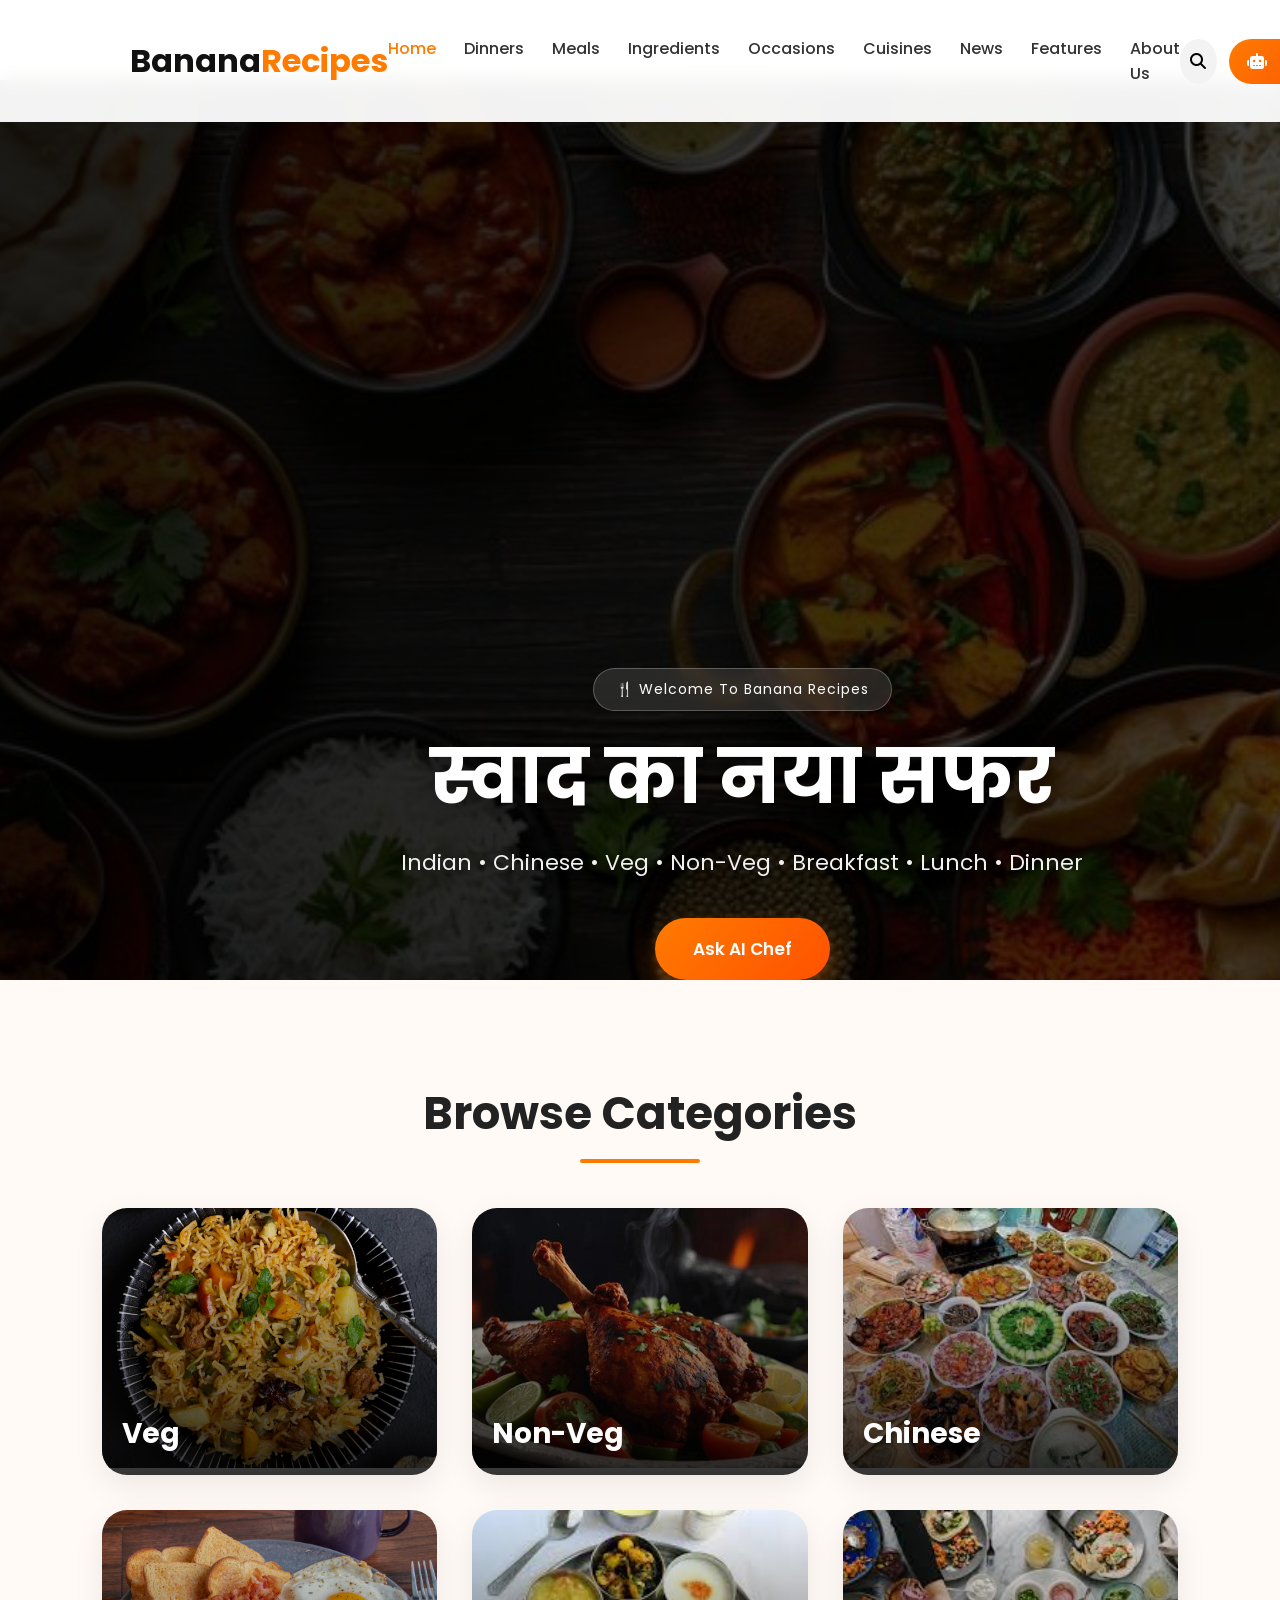
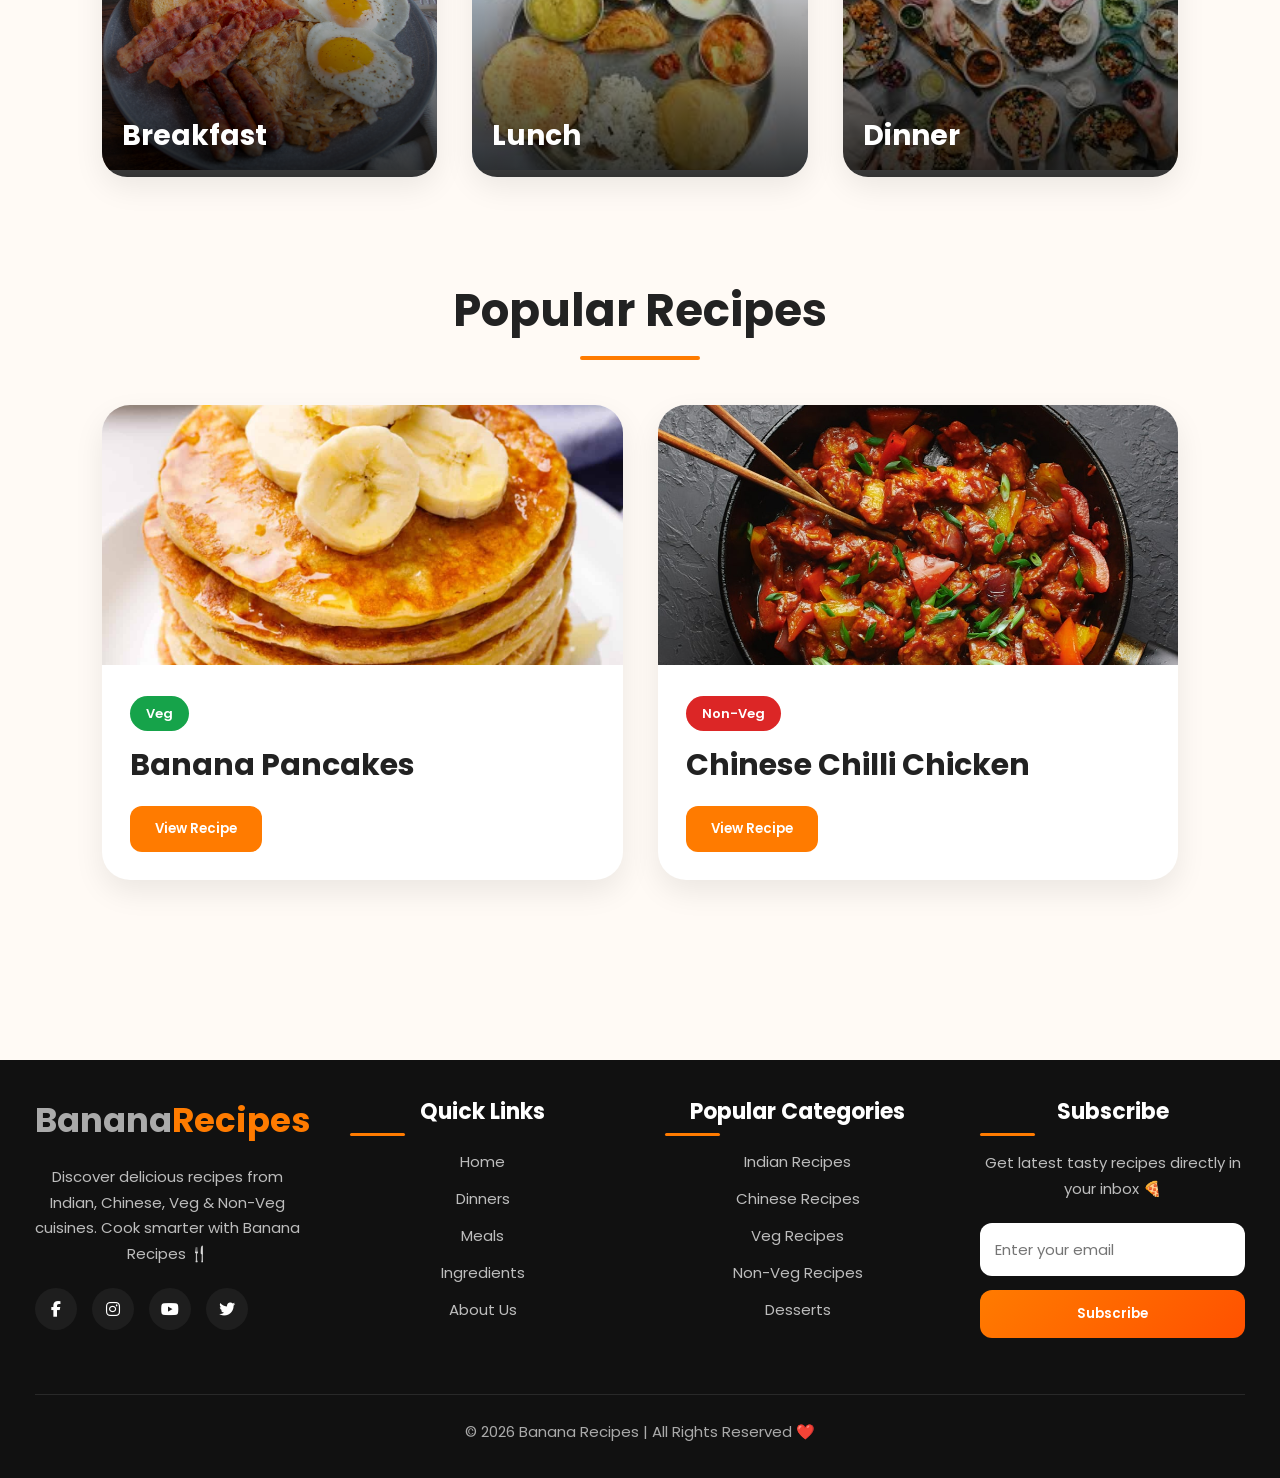
==== index.html @ ea2d05b2 "complete" ====
<!doctype html>
<html lang="hi">
  <head>
    <meta charset="UTF-8" />
    <meta name="viewport" content="width=device-width, initial-scale=1.0" />
    <title>Banana Recipes | स्वादिष्ट रेसिपीज़</title>
    <link rel="stylesheet" href="style.css" />
    <link
      rel="stylesheet"
      href="https://cdnjs.cloudflare.com/ajax/libs/font-awesome/6.5.0/css/all.min.css"
    />
  </head>
  <body>
    <!-- Navbar -->
    <nav class="navbar">
      <div class="nav-container">
        <div class="logo">
          <h2>Banana<span>Recipes</span></h2>
        </div>

        <ul class="nav-menu">
          <li><a href="index.html">Home</a></li>
          <li><a href="dinners.html">Dinners</a></li>
          <li><a href="meals.html">Meals</a></li>
          <li><a href="ingredients.html">Ingredients</a></li>
          <li><a href="occasions.html">Occasions</a></li>
          <li><a href="cuisines.html">Cuisines</a></li>

          <li><a href="news.html">News</a></li>
          <li><a href="features.html">Features</a></li>

          <li><a href="about.html">About Us</a></li>
        </ul>

        <div class="nav-icons">
          <button onclick="toggleSearch()" class="icon-btn">
            <i class="fas fa-search"></i>
          </button>
          <button onclick="openChefModal()" class="icon-btn chef-icon">
            <i class="fas fa-robot"></i> <span>Ask Chef</span>
          </button>
          <button onclick="toggleMobileMenu()" class="icon-btn">
            <i class="fas fa-bars"></i>
          </button>
        </div>
      </div>
    </nav>

    <!-- Search Overlay -->
    <div id="searchOverlay" class="search-overlay">
      <div class="search-box">
        <input
          type="text"
          id="searchInput"
          placeholder="Search any recipe..."
        />
        <button onclick="searchRecipes()">Search</button>
        <button onclick="toggleSearch()" class="close-btn">✕</button>
      </div>
    </div>

    <!-- Hero Banner -->
    <header class="hero">
      <img src="/images/baner.jpg" alt="Banana Recipes Banner" class="hero-image" />
      <div class="hero-content">
        <h1>स्वाद का नया सफर</h1>
        <p>Indian • Chinese • Veg • Non-Veg • Breakfast • Lunch • Dinner</p>
        <button onclick="openChefModal()" class="btn primary-btn">
          Ask AI Chef
        </button>
      </div>
    </header>

    <main>
      <!-- Categories -->
      <section class="categories">
        <h2>Browse Categories</h2>
        <div class="category-grid">
          <div class="category-card">
            <img src="/images/Veg-Pulao-Blog.jpg" alt="Veg" />
            <h3>Veg</h3>
          </div>
          <div class="category-card">
            <img src="/images/non-veg.jpg" alt="Non-Veg" />
            <h3>Non-Veg</h3>
          </div>
          <div class="category-card">
            <img src="/images/chinease.jpeg" alt="Chinese" />
            <h3>Chinese</h3>
          </div>
          <div class="category-card">
            <img src="/images/breakfast.jpg" alt="Breakfast" />
            <h3>Breakfast</h3>
          </div>
          <div class="category-card">
            <img src="/images/lunch.jpeg" alt="Lunch" />
            <h3>Lunch</h3>
          </div>
          <div class="category-card">
            <img src="/images/dinner.jpeg" alt="Dinner" />
            <h3>Dinner</h3>
          </div>
        </div>
      </section>

      <!-- Popular Recipes -->
      <section class="popular-recipes">
        <h2>Popular Recipes</h2>
        <div class="recipes-grid">
          <div class="recipe-card">
            <img src="/images/banana packers.jpg" alt="" />
            <div class="recipe-info">
              <span class="tag veg">Veg</span>
              <h3>Banana Pancakes</h3>
              <button onclick="viewRecipe(this)">View Recipe</button>
            </div>
          </div>
          <div class="recipe-card">
            <img src="/images/chilli chicken.jpg" alt="" />
            <div class="recipe-info">
              <span class="tag nonveg">Non-Veg</span>
              <h3>Chinese Chilli Chicken</h3>
              <button onclick="viewRecipe(this)">View Recipe</button>
            </div>
          </div>
        </div>
      </section>
    </main>

  <footer class="footer">
  <div class="footer-container">

    <!-- BRAND -->
    <div class="footer-box">
      <h2 class="footer-logo">
        Banana<span>Recipes</span>
      </h2>

      <p class="footer-text">
        Discover delicious recipes from Indian, Chinese, Veg & Non-Veg cuisines.
        Cook smarter with Banana Recipes 🍴
      </p>

      <div class="social-icons">
        <a href="#"><i class="fab fa-facebook-f"></i></a>
        <a href="#"><i class="fab fa-instagram"></i></a>
        <a href="#"><i class="fab fa-youtube"></i></a>
        <a href="#"><i class="fab fa-twitter"></i></a>
      </div>
    </div>

    <!-- QUICK LINKS -->
    <div class="footer-box">
      <h3>Quick Links</h3>

      <a href="index.html">Home</a>
      <a href="dinners.html">Dinners</a>
      <a href="meals.html">Meals</a>
      <a href="ingredients.html">Ingredients</a>
      <a href="about.html">About Us</a>
    </div>

    <!-- CATEGORIES -->
    <div class="footer-box">
      <h3>Popular Categories</h3>

      <a href="#">Indian Recipes</a>
      <a href="#">Chinese Recipes</a>
      <a href="#">Veg Recipes</a>
      <a href="#">Non-Veg Recipes</a>
      <a href="#">Desserts</a>
    </div>

    <!-- NEWSLETTER -->
    <div class="footer-box">
      <h3>Subscribe</h3>

      <p class="footer-text">
        Get latest tasty recipes directly in your inbox 🍕
      </p>

      <div class="footer-newsletter">
        <input type="email" placeholder="Enter your email">
        <button>Subscribe</button>
      </div>
    </div>

  </div>

  <!-- BOTTOM -->
  <div class="footer-bottom">
    <p>
      © 2026 Banana Recipes | All Rights Reserved ❤️
    </p>
  </div>
</footer>

    <!-- AI Chef Modal -->
    <div id="chefModal" class="modal">
      <div class="modal-content">
        <span onclick="closeChefModal()" class="close">×</span>
        <h2>Ask AI Chef</h2>
        <div class="chat-container">
          <div class="chat-messages" id="chatMessages">
            <div class="message bot">Hello! What recipe do you want today?</div>
          </div>
          <div class="chat-input">
            <input
              type="text"
              id="chatInput"
              placeholder="Type your recipe..."
            />
            <button onclick="sendChefMessage()">Send</button>
          </div>
        </div>
        <a
          href="https://ai-chef-assistant-lvb9qvuqdlwmtitvyoj5v6.streamlit.app"
          target="_blank"
          class="full-chef-btn"
        >
          Open Full AI Chef →
        </a>
      </div>
    </div>

    <script src="script.js"></script>
  </body>
</html>
---- style.css ----
/* ===== GOOGLE FONT ===== */
@import url('https://fonts.googleapis.com/css2?family=Poppins:wght@300;400;500;600;700&display=swap');

*{
    margin:0;
    padding:0;
    box-sizing:border-box;
    font-family:'Poppins', sans-serif;
}

html{
    scroll-behavior:smooth;
}

body{
    background:#fffdf8;
    color:#222;
    overflow-x:hidden;
}

/* ===== NAVBAR ===== */

.navbar{
    width:100%;
    position:fixed;
    top:0;
    z-index:1000;
    background:rgba(255,255,255,0.95);
    backdrop-filter:blur(12px);
    box-shadow:0 2px 20px rgba(0,0,0,0.08);
}

.nav-container{
    max-width:1400px;
    margin:auto;
    padding:18px 40px;
    display:flex;
    align-items:center;
    justify-content:space-between;
}

.logo h2{
    font-size:32px;
    font-weight:700;
    color:#111;
}

.logo span{
    color:#ff7b00;
}

/* MENU */

.nav-menu{
    display:flex;
    gap:28px;
    list-style:none;
}

.nav-menu a{
    text-decoration:none;
    color:#333;
    font-weight:500;
    transition:.3s;
    position:relative;
}

.nav-menu a::after{
    content:'';
    position:absolute;
    left:0;
    bottom:-5px;
    width:0%;
    height:2px;
    background:#ff7b00;
    transition:.3s;
}

.nav-menu a:hover{
    color:#ff7b00;
}

.nav-menu a:hover::after{
    width:100%;
}

/* ICONS */

.nav-icons{
    display:flex;
    align-items:center;
    gap:14px;
}

.icon-btn{
    border:none;
    background:#f5f5f5;
    width:45px;
    height:45px;
    border-radius:50%;
    cursor:pointer;
    transition:.3s;
    font-size:17px;
}

.icon-btn:hover{
    background:#ff7b00;
    color:white;
    transform:translateY(-3px);
}

.chef-icon{
    width:auto;
    padding:0 20px;
    border-radius:50px;
    background:linear-gradient(135deg,#ff7b00,#ff4800);
    color:white;
    display:flex;
    align-items:center;
    gap:8px;
    font-weight:600;
}

.chef-icon:hover{
    transform:scale(1.05);
}

/* ===== HERO ===== */

.hero{
    position:relative;
    width:100%;
    height:100vh;
    overflow:hidden;
    margin-top:80px;
}

.hero-image{
    width:100%;
    height:100%;
    object-fit:cover;
    filter:brightness(45%);
}

.hero::before{
    content:'';
    position:absolute;
    inset:0;
    background:linear-gradient(to right,rgba(0,0,0,0.7),rgba(0,0,0,0.2));
}

.hero-content{
    position:absolute;
    top:50%;
    left:8%;
    transform:translateY(-50%);
    color:white;
    max-width:650px;
    z-index:10;
}

.hero-content h1{
    font-size:75px;
    line-height:1.1;
    margin-bottom:20px;
    animation:fadeUp 1s ease;
}

.hero-content p{
    font-size:22px;
    margin-bottom:35px;
    color:#f1f1f1;
    animation:fadeUp 1.3s ease;
}

.btn{
    padding:16px 35px;
    border:none;
    cursor:pointer;
    border-radius:50px;
    font-size:17px;
    font-weight:600;
    transition:.3s;
}

.primary-btn{
    background:linear-gradient(135deg,#ff7b00,#ff4800);
    color:white;
    box-shadow:0 10px 25px rgba(255,123,0,0.3);
}

.primary-btn:hover{
    transform:translateY(-5px);
}

/* ===== CATEGORIES ===== */

.categories{
    padding:100px 8%;
}

.categories h2,
.popular-recipes h2{
    font-size:45px;
    text-align:center;
    margin-bottom:60px;
    position:relative;
}

.categories h2::after,
.popular-recipes h2::after{
    content:'';
    width:120px;
    height:4px;
    background:#ff7b00;
    position:absolute;
    left:50%;
    transform:translateX(-50%);
    bottom:-15px;
    border-radius:10px;
}

.category-grid{
    display:grid;
    grid-template-columns:repeat(auto-fit,minmax(220px,1fr));
    gap:30px;
}

.category-card{
    position:relative;
    overflow:hidden;
    border-radius:25px;
    cursor:pointer;
    transition:.4s;
    box-shadow:0 10px 25px rgba(0,0,0,0.08);
}

.category-card img{
    width:100%;
    height:280px;
    object-fit:cover;
    transition:.5s;
}

.category-card::before{
    content:'';
    position:absolute;
    inset:0;
    background:linear-gradient(to top,rgba(0,0,0,0.8),transparent);
    z-index:1;
}

.category-card h3{
    position:absolute;
    bottom:20px;
    left:20px;
    color:white;
    z-index:2;
    font-size:28px;
}

.category-card:hover img{
    transform:scale(1.1);
}

.category-card:hover{
    transform:translateY(-10px);
}

/* ===== RECIPES ===== */

.popular-recipes{
    padding:0 8% 100px;
}

.recipes-grid{
    display:grid;
    grid-template-columns:repeat(auto-fit,minmax(320px,1fr));
    gap:35px;
}

.recipe-card{
    background:white;
    border-radius:25px;
    overflow:hidden;
    box-shadow:0 12px 35px rgba(0,0,0,0.08);
    transition:.4s;
}

.recipe-card:hover{
    transform:translateY(-10px);
}

.recipe-card img{
    width:100%;
    height:280px;
    object-fit:cover;
}

.recipe-info{
    padding:25px;
}

.recipe-info h3{
    margin:15px 0;
    font-size:28px;
}

.recipe-info button{
    padding:12px 24px;
    border:none;
    background:#ff7b00;
    color:white;
    border-radius:10px;
    cursor:pointer;
    font-weight:600;
    transition:.3s;
}

.recipe-info button:hover{
    background:#ff4d00;
}

.tag{
    padding:7px 15px;
    border-radius:30px;
    font-size:14px;
    color:white;
    font-weight:600;
}

.veg{
    background:#18a558;
}

.nonveg{
    background:#e63946;
}

/* ===== FOOTER ===== */

footer{
    background:#111;
    color:#aaa;
    text-align:center;
    padding:35px;
    font-size:16px;
}

/* ===== SEARCH ===== */

.search-overlay{
    position:fixed;
    inset:0;
    background:rgba(0,0,0,0.8);
    display:none;
    align-items:center;
    justify-content:center;
    z-index:2000;
}

.search-box{
    background:white;
    padding:30px;
    border-radius:20px;
    width:90%;
    max-width:650px;
    display:flex;
    gap:10px;
}

.search-box input{
    flex:1;
    padding:16px;
    border:2px solid #eee;
    border-radius:10px;
    font-size:17px;
}

.search-box button{
    padding:14px 22px;
    border:none;
    border-radius:10px;
    background:#ff7b00;
    color:white;
    cursor:pointer;
}

/* ===== MODAL ===== */

.modal{
    display:none;
    position:fixed;
    inset:0;
    background:rgba(0,0,0,0.7);
    z-index:3000;
    justify-content:center;
    align-items:center;
}

.modal-content{
    background:white;
    width:95%;
    max-width:700px;
    border-radius:25px;
    padding:35px;
    position:relative;
    animation:popup .4s ease;
}

.close{
    position:absolute;
    right:25px;
    top:20px;
    font-size:30px;
    cursor:pointer;
}

.chat-container{
    margin-top:25px;
}

.chat-messages{
    height:300px;
    overflow-y:auto;
    background:#f7f7f7;
    border-radius:15px;
    padding:20px;
}

.message{
    padding:14px 18px;
    margin-bottom:12px;
    border-radius:12px;
    max-width:80%;
}

.bot{
    background:#ffefe1;
}

.user{
    background:#222;
    color:white;
    margin-left:auto;
}

.chat-input{
    margin-top:20px;
    display:flex;
    gap:10px;
}

.chat-input input{
    flex:1;
    padding:15px;
    border-radius:12px;
    border:1px solid #ddd;
}

.chat-input button{
    padding:15px 24px;
    border:none;
    background:#ff7b00;
    color:white;
    border-radius:12px;
    cursor:pointer;
}

.full-chef-btn{
    display:inline-block;
    margin-top:25px;
    color:#ff7b00;
    font-weight:600;
    text-decoration:none;
}

/* ===== ANIMATIONS ===== */

@keyframes fadeUp{
    from{
        opacity:0;
        transform:translateY(40px);
    }
    to{
        opacity:1;
        transform:translateY(0);
    }
}

@keyframes popup{
    from{
        opacity:0;
        transform:scale(.8);
    }
    to{
        opacity:1;
        transform:scale(1);
    }
}

/* ===== RESPONSIVE ===== */

@media(max-width:1100px){

    .nav-menu{
        display:none;
    }

    .hero-content h1{
        font-size:55px;
    }
}

@media(max-width:768px){

    .hero{
        height:85vh;
    }

    .hero-content{
        left:5%;
        right:5%;
    }

    .hero-content h1{
        font-size:42px;
    }

    .hero-content p{
        font-size:18px;
    }

    .categories h2,
    .popular-recipes h2{
        font-size:34px;
    }

    .nav-container{
        padding:15px 20px;
    }

    .chef-icon span{
        display:none;
    }

    .search-box{
        flex-direction:column;
    }
}


@import url('https://fonts.googleapis.com/css2?family=Poppins:wght@300;400;500;600;700&display=swap');

*{
    margin:0;
    padding:0;
    box-sizing:border-box;
    font-family:'Poppins',sans-serif;
}

body{
    background:#fffaf5;
    color:#222;
    overflow-x:hidden;
}

/* ===== NAVBAR ===== */

.navbar{
    width:100%;
    position:fixed;
    top:0;
    left:0;
    z-index:1000;
    background:rgba(255,255,255,0.95);
    backdrop-filter:blur(10px);
    padding:18px 7%;
    display:flex;
    justify-content:space-between;
    align-items:center;
    box-shadow:0 5px 20px rgba(0,0,0,0.08);
}

.logo h2{
    font-size:32px;
    font-weight:700;
    color:#111;
}

.logo span{
    color:#ff7b00;
}

/* MENU */

.nav-menu{
    display:flex;
    list-style:none;
    gap:28px;
}

.nav-menu a{
    text-decoration:none;
    color:#333;
    font-weight:500;
    position:relative;
    transition:.3s;
}

.nav-menu a::after{
    content:'';
    position:absolute;
    left:0;
    bottom:-5px;
    width:0%;
    height:2px;
    background:#ff7b00;
    transition:.3s;
}

.nav-menu a:hover{
    color:#ff7b00;
}

.nav-menu a:hover::after{
    width:100%;
}

/* NAV ICONS */

.nav-icons{
    display:flex;
    align-items:center;
    gap:12px;
}

.icon-btn{
    width:45px;
    height:45px;
    border:none;
    border-radius:50%;
    background:#f3f3f3;
    cursor:pointer;
    font-size:17px;
    transition:.3s;
}

.icon-btn:hover{
    background:#ff7b00;
    color:white;
    transform:translateY(-3px);
}

.chef-icon{
    width:auto;
    padding:0 18px;
    border-radius:50px;
    background:linear-gradient(135deg,#ff7b00,#ff5100);
    color:white;
    display:flex;
    align-items:center;
    gap:8px;
    font-weight:600;
}

.chef-icon:hover{
    transform:scale(1.05);
}

/* ===== HERO SECTION ===== */

.hero{
    position:relative;
    height:100vh;
    display:flex;
    justify-content:center;
    align-items:center;
    background:url('https://images.unsplash.com/photo-1504674900247-0877df9cc836?q=80&w=1600');
    background-size:cover;
    background-position:center;
    text-align:center;
}

.overlay{
    position:absolute;
    inset:0;
    background:rgba(0,0,0,0.65);
}

.hero-content{
    position:relative;
    z-index:10;
    color:white;
    width:90%;
    max-width:850px;
}

.hero-content h1{
    font-size:75px;
    margin-bottom:25px;
    line-height:1.1;
    animation:fadeUp 1s ease;
}

.hero-content p{
    font-size:22px;
    line-height:1.8;
    margin-bottom:35px;
    color:#eee;
    animation:fadeUp 1.2s ease;
}

.hero-content button{
    padding:18px 38px;
    border:none;
    border-radius:50px;
    background:linear-gradient(135deg,#ff7b00,#ff5100);
    color:white;
    font-size:18px;
    cursor:pointer;
    transition:.3s;
    font-weight:600;
    box-shadow:0 10px 25px rgba(255,123,0,0.4);
}

.hero-content button:hover{
    transform:translateY(-5px);
}

/* ===== SEARCH SECTION ===== */

.search-section{
    padding:100px 7% 60px;
    text-align:center;
}

.search-section h2{
    font-size:48px;
    margin-bottom:35px;
    position:relative;
}

.search-section h2::after{
    content:'';
    width:120px;
    height:4px;
    background:#ff7b00;
    position:absolute;
    left:50%;
    transform:translateX(-50%);
    bottom:-15px;
    border-radius:10px;
}

.search-box{
    display:flex;
    justify-content:center;
    gap:15px;
    flex-wrap:wrap;
}

.search-box input{
    width:420px;
    padding:17px;
    border:none;
    border-radius:15px;
    background:#fff;
    box-shadow:0 5px 15px rgba(0,0,0,0.08);
    font-size:16px;
}

.search-box button{
    padding:17px 30px;
    border:none;
    border-radius:15px;
    background:#ff7b00;
    color:white;
    cursor:pointer;
    font-weight:600;
    transition:.3s;
}

.search-box button:hover{
    background:#ff5100;
}

/* ===== RECIPES ===== */

.recipes{
    padding:20px 7% 100px;
    display:grid;
    grid-template-columns:repeat(auto-fit,minmax(320px,1fr));
    gap:35px;
}

.recipe-card{
    background:white;
    border-radius:28px;
    overflow:hidden;
    transition:.4s;
    box-shadow:0 12px 30px rgba(0,0,0,0.08);
}

.recipe-card:hover{
    transform:translateY(-12px);
}

.recipe-card img{
    width:100%;
    height:260px;
    object-fit:cover;
    transition:.5s;
}

.recipe-card:hover img{
    transform:scale(1.08);
}

.recipe-info{
    padding:28px;
}

.recipe-info h3{
    font-size:30px;
    margin:18px 0;
}

.recipe-info p{
    color:#666;
    line-height:1.7;
    margin-bottom:25px;
}

.recipe-info button{
    padding:13px 25px;
    border:none;
    border-radius:12px;
    background:#ff7b00;
    color:white;
    cursor:pointer;
    transition:.3s;
    font-weight:600;
}

.recipe-info button:hover{
    background:#ff5100;
}

/* TAGS */

.tag{
    padding:8px 16px;
    border-radius:30px;
    color:white;
    font-size:13px;
    font-weight:600;
}

.veg{
    background:#18a558;
}

.nonveg{
    background:#dc2626;
}

.chinese{
    background:#2563eb;
}

/* ===== NEWSLETTER ===== */

.newsletter{
    padding:100px 7%;
    background:#fff1e5;
    text-align:center;
}

.newsletter h2{
    font-size:48px;
    margin-bottom:20px;
}

.newsletter p{
    color:#666;
    font-size:18px;
    margin-bottom:35px;
}

.newsletter-box{
    display:flex;
    justify-content:center;
    gap:15px;
    flex-wrap:wrap;
}

.newsletter-box input{
    width:420px;
    padding:17px;
    border:none;
    border-radius:15px;
    font-size:16px;
}

.newsletter-box button{
    padding:17px 30px;
    border:none;
    border-radius:15px;
    background:#ff7b00;
    color:white;
    cursor:pointer;
    font-weight:600;
}

/* ===== FOOTER ===== */

footer{
    background:#111;
    color:#aaa;
    text-align:center;
    padding:35px;
}

/* ===== ANIMATION ===== */

@keyframes fadeUp{

    from{
        opacity:0;
        transform:translateY(40px);
    }

    to{
        opacity:1;
        transform:translateY(0);
    }

}

/* ===== RESPONSIVE ===== */

@media(max-width:1100px){

    .nav-menu{
        display:none;
    }

}

@media(max-width:768px){

    .hero-content h1{
        font-size:45px;
    }

    .hero-content p{
        font-size:18px;
    }

    .search-section h2,
    .newsletter h2{
        font-size:34px;
    }

    .search-box input,
    .newsletter-box input{
        width:100%;
    }

    .chef-icon span{
        display:none;
    }

    .navbar{
        padding:18px 5%;
    }

}

/* meal page */

@import url('https://fonts.googleapis.com/css2?family=Poppins:wght@300;400;500;600;700&display=swap');

*{
    margin:0;
    padding:0;
    box-sizing:border-box;
    font-family:'Poppins',sans-serif;
}

body{
    background:#fffaf5;
    color:#222;
    overflow-x:hidden;
}

/* ===== NAVBAR ===== */

.navbar{
    width:100%;
    position:fixed;
    top:0;
    left:0;
    z-index:1000;
    padding:18px 7%;
    display:flex;
    justify-content:space-between;
    align-items:center;
    background:rgba(255,255,255,0.95);
    backdrop-filter:blur(12px);
    box-shadow:0 5px 20px rgba(0,0,0,0.08);
}

.logo h2{
    font-size:32px;
    font-weight:700;
}

.logo span{
    color:#ff7b00;
}

.nav-menu{
    display:flex;
    gap:28px;
    list-style:none;
}

.nav-menu a{
    text-decoration:none;
    color:#333;
    font-weight:500;
    transition:.3s;
    position:relative;
}

.nav-menu a::after{
    content:'';
    position:absolute;
    left:0;
    bottom:-5px;
    width:0%;
    height:2px;
    background:#ff7b00;
    transition:.3s;
}

.nav-menu a:hover{
    color:#ff7b00;
}

.nav-menu a:hover::after{
    width:100%;
}

.active{
    color:#ff7b00 !important;
}

.nav-icons{
    display:flex;
    align-items:center;
    gap:12px;
}

.icon-btn{
    width:45px;
    height:45px;
    border:none;
    border-radius:50%;
    background:#f3f3f3;
    cursor:pointer;
    transition:.3s;
    font-size:16px;
}

.icon-btn:hover{
    background:#ff7b00;
    color:white;
}

.chef-icon{
    width:auto;
    padding:0 18px;
    border-radius:50px;
    background:linear-gradient(135deg,#ff7b00,#ff5100);
    color:white;
    display:flex;
    align-items:center;
    gap:8px;
    font-weight:600;
}

/* ===== HERO ===== */

.meals-hero{
    height:100vh;
    background:url('https://images.unsplash.com/photo-1504674900247-0877df9cc836?q=80&w=1600');
    background-size:cover;
    background-position:center;
    position:relative;
    display:flex;
    justify-content:center;
    align-items:center;
    text-align:center;
}

.overlay{
    position:absolute;
    inset:0;
    background:rgba(0,0,0,0.65);
}

.hero-content{
    position:relative;
    z-index:10;
    color:white;
    width:90%;
    max-width:900px;
}

.hero-tag{
    background:#ff7b00;
    padding:10px 20px;
    border-radius:30px;
    display:inline-block;
    margin-bottom:25px;
    font-size:14px;
    font-weight:600;
}

.hero-content h1{
    font-size:75px;
    line-height:1.1;
    margin-bottom:25px;
}

.hero-content p{
    font-size:22px;
    line-height:1.8;
    margin-bottom:40px;
    color:#eee;
}

.hero-buttons{
    display:flex;
    justify-content:center;
    gap:20px;
    flex-wrap:wrap;
}

.primary-btn,
.secondary-btn{
    padding:16px 35px;
    border:none;
    border-radius:50px;
    cursor:pointer;
    font-size:16px;
    font-weight:600;
    transition:.3s;
}

.primary-btn{
    background:#ff7b00;
    color:white;
}

.secondary-btn{
    background:white;
    color:#111;
}

.primary-btn:hover,
.secondary-btn:hover{
    transform:translateY(-5px);
}

/* ===== SECTION TITLE ===== */

.section-title{
    text-align:center;
    margin-bottom:60px;
}

.section-title h2{
    font-size:50px;
    margin-bottom:15px;
}

.section-title p{
    color:#666;
    font-size:18px;
}

/* ===== CATEGORIES ===== */

.meal-categories{
    padding:100px 7%;
}

.category-grid{
    display:grid;
    grid-template-columns:repeat(auto-fit,minmax(320px,1fr));
    gap:35px;
}

.category-card{
    background:white;
    border-radius:25px;
    overflow:hidden;
    box-shadow:0 10px 30px rgba(0,0,0,0.08);
    transition:.4s;
}

.category-card:hover{
    transform:translateY(-10px);
}

.category-card img{
    width:100%;
    height:260px;
    object-fit:cover;
}

.category-content{
    padding:28px;
}

.category-content h3{
    font-size:30px;
    margin-bottom:15px;
}

.category-content p{
    color:#666;
    line-height:1.7;
    margin-bottom:20px;
}

.category-content button{
    padding:12px 24px;
    border:none;
    background:#ff7b00;
    color:white;
    border-radius:10px;
    cursor:pointer;
}

/* ===== FEATURED MEALS ===== */

.featured-meals{
    padding:0 7% 100px;
}

.meals-grid{
    display:grid;
    grid-template-columns:repeat(auto-fit,minmax(320px,1fr));
    gap:35px;
}

.meal-card{
    background:white;
    border-radius:25px;
    overflow:hidden;
    box-shadow:0 10px 30px rgba(0,0,0,0.08);
    transition:.4s;
}

.meal-card:hover{
    transform:translateY(-10px);
}

.meal-card img{
    width:100%;
    height:260px;
    object-fit:cover;
}

.meal-info{
    padding:28px;
}

.meal-tag{
    padding:7px 16px;
    border-radius:30px;
    color:white;
    font-size:13px;
    font-weight:600;
}

.veg{
    background:#16a34a;
}

.nonveg{
    background:#dc2626;
}

.chinese{
    background:#2563eb;
}

.meal-info h3{
    font-size:30px;
    margin:18px 0;
}

.meal-info p{
    color:#666;
    line-height:1.7;
    margin-bottom:20px;
}

.meal-details{
    display:flex;
    gap:20px;
    margin-bottom:25px;
    color:#555;
}

.meal-info button{
    padding:12px 24px;
    border:none;
    background:#ff7b00;
    color:white;
    border-radius:10px;
    cursor:pointer;
}

/* ===== CHEF SPECIAL ===== */

.chef-special{
    padding:100px 7%;
    display:grid;
    grid-template-columns:repeat(auto-fit,minmax(350px,1fr));
    gap:50px;
    align-items:center;
    background:#fff4ea;
}

.chef-left img{
    width:100%;
    border-radius:25px;
}

.chef-right span{
    color:#ff7b00;
    font-weight:600;
}

.chef-right h2{
    font-size:50px;
    margin:20px 0;
    line-height:1.2;
}

.chef-right p{
    color:#666;
    line-height:1.8;
    margin-bottom:25px;
}

.chef-right ul{
    list-style:none;
    margin-bottom:30px;
}

.chef-right ul li{
    margin-bottom:15px;
    font-size:17px;
}

.chef-right button{
    padding:15px 30px;
    border:none;
    background:#ff7b00;
    color:white;
    border-radius:12px;
    cursor:pointer;
}

/* ===== NEWSLETTER ===== */

.newsletter{
    padding:100px 7%;
    text-align:center;
}

.newsletter h2{
    font-size:50px;
    margin-bottom:20px;
}

.newsletter p{
    color:#666;
    margin-bottom:35px;
    font-size:18px;
}

.newsletter-box{
    display:flex;
    justify-content:center;
    gap:15px;
    flex-wrap:wrap;
}

.newsletter-box input{
    width:420px;
    padding:16px;
    border:2px solid #eee;
    border-radius:12px;
    font-size:16px;
}

.newsletter-box button{
    padding:16px 28px;
    border:none;
    background:#ff7b00;
    color:white;
    border-radius:12px;
    cursor:pointer;
}

/* ===== FOOTER ===== */

footer{
    background:#111;
    color:#aaa;
    padding:70px 7% 30px;
}

.footer-content{
    display:grid;
    grid-template-columns:repeat(auto-fit,minmax(250px,1fr));
    gap:40px;
    margin-bottom:40px;
}

.footer-box h3{
    color:white;
    margin-bottom:20px;
}

.footer-box p{
    line-height:1.7;
}

.footer-box a{
    display:block;
    color:#aaa;
    text-decoration:none;
    margin-bottom:12px;
}

.social-icons{
    display:flex;
    gap:15px;
    font-size:20px;
}

.social-icons i{
    cursor:pointer;
    transition:.3s;
}

.social-icons i:hover{
    color:#ff7b00;
}

.copyright{
    text-align:center;
    border-top:1px solid rgba(255,255,255,0.1);
    padding-top:25px;
}

/* ===== RESPONSIVE ===== */

@media(max-width:1100px){

    .nav-menu{
        display:none;
    }

}

@media(max-width:768px){

    .hero-content h1{
        font-size:45px;
    }

    .hero-content p{
        font-size:18px;
    }

    .section-title h2,
    .chef-right h2,
    .newsletter h2{
        font-size:35px;
    }

    .newsletter-box input{
        width:100%;
    }

    .chef-icon span{
        display:none;
    }

}

/* ingredients ka css */

@import url('https://fonts.googleapis.com/css2?family=Poppins:wght@300;400;500;600;700&display=swap');

*{
    margin:0;
    padding:0;
    box-sizing:border-box;
    font-family:'Poppins',sans-serif;
}

body{
    background:#fffaf5;
    color:#222;
    overflow-x:hidden;
}

/* ===== NAVBAR ===== */

.navbar{
    width:100%;
    position:fixed;
    top:0;
    left:0;
    z-index:1000;
    padding:18px 7%;
    display:flex;
    justify-content:space-between;
    align-items:center;
    background:rgba(255,255,255,0.95);
    backdrop-filter:blur(12px);
    box-shadow:0 5px 20px rgba(0,0,0,0.08);
}

.logo h2{
    font-size:32px;
    font-weight:700;
}

.logo span{
    color:#ff7b00;
}

.nav-menu{
    display:flex;
    gap:28px;
    list-style:none;
}

.nav-menu a{
    text-decoration:none;
    color:#333;
    font-weight:500;
    transition:.3s;
    position:relative;
}

.nav-menu a::after{
    content:'';
    position:absolute;
    left:0;
    bottom:-5px;
    width:0%;
    height:2px;
    background:#ff7b00;
    transition:.3s;
}

.nav-menu a:hover{
    color:#ff7b00;
}

.nav-menu a:hover::after{
    width:100%;
}

.active{
    color:#ff7b00 !important;
}

.nav-icons{
    display:flex;
    align-items:center;
    gap:12px;
}

.icon-btn{
    width:45px;
    height:45px;
    border:none;
    border-radius:50%;
    background:#f3f3f3;
    cursor:pointer;
    transition:.3s;
    font-size:16px;
}

.icon-btn:hover{
    background:#ff7b00;
    color:white;
}

.chef-icon{
    width:auto;
    padding:0 18px;
    border-radius:50px;
    background:linear-gradient(135deg,#ff7b00,#ff5100);
    color:white;
    display:flex;
    align-items:center;
    gap:8px;
    font-weight:600;
}

/* ===== HERO ===== */

.ingredients-hero{
    height:100vh;
    background:url('https://images.unsplash.com/photo-1490645935967-10de6ba17061?q=80&w=1600');
    background-size:cover;
    background-position:center;
    position:relative;
    display:flex;
    justify-content:center;
    align-items:center;
    text-align:center;
}

.overlay{
    position:absolute;
    inset:0;
    background:rgba(0,0,0,0.65);
}

.hero-content{
    position:relative;
    z-index:10;
    color:white;
    width:90%;
    max-width:900px;
}

.hero-tag{
    background:#ff7b00;
    padding:10px 20px;
    border-radius:30px;
    display:inline-block;
    margin-bottom:25px;
    font-size:14px;
    font-weight:600;
}

.hero-content h1{
    font-size:75px;
    line-height:1.1;
    margin-bottom:25px;
}

.hero-content p{
    font-size:22px;
    line-height:1.8;
    margin-bottom:40px;
    color:#eee;
}

.hero-buttons{
    display:flex;
    justify-content:center;
    gap:20px;
    flex-wrap:wrap;
}

.primary-btn,
.secondary-btn{
    padding:16px 35px;
    border:none;
    border-radius:50px;
    cursor:pointer;
    font-size:16px;
    font-weight:600;
    transition:.3s;
}

.primary-btn{
    background:#ff7b00;
    color:white;
}

.secondary-btn{
    background:white;
    color:#111;
}

.primary-btn:hover,
.secondary-btn:hover{
    transform:translateY(-5px);
}

/* ===== SECTION TITLE ===== */

.section-title{
    text-align:center;
    margin-bottom:60px;
}

.section-title h2{
    font-size:50px;
    margin-bottom:15px;
}

.section-title p{
    color:#666;
    font-size:18px;
}

/* ===== INGREDIENT CATEGORIES ===== */

.ingredient-categories{
    padding:100px 7%;
}

.ingredient-grid{
    display:grid;
    grid-template-columns:repeat(auto-fit,minmax(320px,1fr));
    gap:35px;
}

.ingredient-card{
    background:white;
    border-radius:25px;
    overflow:hidden;
    box-shadow:0 10px 30px rgba(0,0,0,0.08);
    transition:.4s;
}

.ingredient-card:hover{
    transform:translateY(-10px);
}

.ingredient-card img{
    width:100%;
    height:260px;
    object-fit:cover;
}

.ingredient-content{
    padding:28px;
}

.ingredient-content h3{
    font-size:30px;
    margin-bottom:15px;
}

.ingredient-content p{
    color:#666;
    line-height:1.7;
    margin-bottom:20px;
}

.ingredient-content button{
    padding:12px 24px;
    border:none;
    background:#ff7b00;
    color:white;
    border-radius:10px;
    cursor:pointer;
}

/* ===== FEATURED INGREDIENTS ===== */

.featured-ingredients{
    padding:0 7% 100px;
}

.ingredients-list{
    display:grid;
    grid-template-columns:repeat(auto-fit,minmax(320px,1fr));
    gap:35px;
}

.ingredient-box{
    background:white;
    border-radius:25px;
    overflow:hidden;
    box-shadow:0 10px 30px rgba(0,0,0,0.08);
    transition:.4s;
}

.ingredient-box:hover{
    transform:translateY(-10px);
}

.ingredient-box img{
    width:100%;
    height:260px;
    object-fit:cover;
}

.ingredient-info{
    padding:28px;
}

.ingredient-tag{
    padding:7px 16px;
    border-radius:30px;
    color:white;
    font-size:13px;
    font-weight:600;
    background:#16a34a;
}

.spicy{
    background:#dc2626;
}

.dairy{
    background:#2563eb;
}

.ingredient-info h3{
    font-size:30px;
    margin:18px 0;
}

.ingredient-info p{
    color:#666;
    line-height:1.7;
    margin-bottom:20px;
}

.ingredient-details{
    display:flex;
    gap:20px;
    margin-bottom:25px;
    color:#555;
}

.ingredient-info button{
    padding:12px 24px;
    border:none;
    background:#ff7b00;
    color:white;
    border-radius:10px;
    cursor:pointer;
}

/* ===== CHEF SECTION ===== */

.chef-section{
    padding:100px 7%;
    display:grid;
    grid-template-columns:repeat(auto-fit,minmax(350px,1fr));
    gap:50px;
    align-items:center;
    background:#fff4ea;
}

.chef-left img{
    width:100%;
    border-radius:25px;
}

.chef-right span{
    color:#ff7b00;
    font-weight:600;
}

.chef-right h2{
    font-size:50px;
    margin:20px 0;
    line-height:1.2;
}

.chef-right p{
    color:#666;
    line-height:1.8;
    margin-bottom:25px;
}

.chef-right ul{
    list-style:none;
    margin-bottom:30px;
}

.chef-right ul li{
    margin-bottom:15px;
    font-size:17px;
}

.chef-right button{
    padding:15px 30px;
    border:none;
    background:#ff7b00;
    color:white;
    border-radius:12px;
    cursor:pointer;
}

/* ===== NEWSLETTER ===== */

.newsletter{
    padding:100px 7%;
    text-align:center;
}

.newsletter h2{
    font-size:50px;
    margin-bottom:20px;
}

.newsletter p{
    color:#666;
    margin-bottom:35px;
    font-size:18px;
}

.newsletter-box{
    display:flex;
    justify-content:center;
    gap:15px;
    flex-wrap:wrap;
}

.newsletter-box input{
    width:420px;
    padding:16px;
    border:2px solid #eee;
    border-radius:12px;
    font-size:16px;
}

.newsletter-box button{
    padding:16px 28px;
    border:none;
    background:#ff7b00;
    color:white;
    border-radius:12px;
    cursor:pointer;
}

/* ===== FOOTER ===== */

footer{
    background:#111;
    color:#aaa;
    padding:70px 7% 30px;
}

.footer-content{
    display:grid;
    grid-template-columns:repeat(auto-fit,minmax(250px,1fr));
    gap:40px;
    margin-bottom:40px;
}

.footer-box h3{
    color:white;
    margin-bottom:20px;
}

.footer-box p{
    line-height:1.7;
}

.footer-box a{
    display:block;
    color:#aaa;
    text-decoration:none;
    margin-bottom:12px;
}

.social-icons{
    display:flex;
    gap:15px;
    font-size:20px;
}

.social-icons i{
    cursor:pointer;
    transition:.3s;
}

.social-icons i:hover{
    color:#ff7b00;
}

.copyright{
    text-align:center;
    border-top:1px solid rgba(255,255,255,0.1);
    padding-top:25px;
}

/* ===== RESPONSIVE ===== */

@media(max-width:1100px){

    .nav-menu{
        display:none;
    }

}

@media(max-width:768px){

    .hero-content h1{
        font-size:45px;
    }

    .hero-content p{
        font-size:18px;
    }

    .section-title h2,
    .chef-right h2,
    .newsletter h2{
        font-size:35px;
    }

    .newsletter-box input{
        width:100%;
    }

    .chef-icon span{
        display:none;
    }

}


/* ===== SEARCH OVERLAY ===== */

.search-overlay{
    position:fixed;
    inset:0;
    background:rgba(0,0,0,0.7);
    display:none;
    justify-content:center;
    align-items:center;
    z-index:2000;
    backdrop-filter:blur(5px);
}

.search-popup{
    width:90%;
    max-width:650px;
    background:white;
    padding:35px;
    border-radius:20px;
    display:flex;
    gap:15px;
    align-items:center;
    box-shadow:0 20px 40px rgba(0,0,0,0.2);
    animation:popup .3s ease;
}

.search-popup input{
    flex:1;
    padding:16px;
    border:2px solid #eee;
    border-radius:12px;
    outline:none;
    font-size:16px;
}

.search-popup button{
    padding:15px 24px;
    border:none;
    border-radius:12px;
    cursor:pointer;
    background:#ff7b00;
    color:white;
    font-weight:600;
}

.close-search{
    background:#111 !important;
}

@keyframes popup{

    from{
        transform:scale(0.8);
        opacity:0;
    }

    to{
        transform:scale(1);
        opacity:1;
    }

}

/* ===== MODERN FOOTER ===== */

.footer{
    background:#111;
    color:#fff;
    padding:80px 7% 25px;
    margin-top:80px;
}

.footer-container{
    display:grid;
    grid-template-columns:repeat(auto-fit,minmax(250px,1fr));
    gap:50px;
    margin-bottom:50px;
}

.footer-logo{
    font-size:34px;
    margin-bottom:18px;
}

.footer-logo span{
    color:#ff7b00;
}

.footer-text{
    color:#bdbdbd;
    line-height:1.8;
    font-size:15px;
    margin-bottom:22px;
}

/* FOOTER HEADINGS */

.footer-box h3{
    font-size:22px;
    margin-bottom:22px;
    position:relative;
}

.footer-box h3::after{
    content:'';
    width:55px;
    height:3px;
    background:#ff7b00;
    position:absolute;
    left:0;
    bottom:-8px;
    border-radius:10px;
}

/* LINKS */

.footer-box a{
    display:block;
    color:#bdbdbd;
    text-decoration:none;
    margin-bottom:14px;
    transition:.3s;
    font-size:15px;
}

.footer-box a:hover{
    color:#ff7b00;
    transform:translateX(6px);
}

/* SOCIAL ICONS */

.social-icons{
    display:flex;
    gap:15px;
}

.social-icons a{
    width:42px;
    height:42px;
    background:#1e1e1e;
    display:flex;
    align-items:center;
    justify-content:center;
    border-radius:50%;
    color:white;
    font-size:16px;
    transition:.3s;
}

.social-icons a:hover{
    background:#ff7b00;
    transform:translateY(-5px);
}

/* NEWSLETTER */

.footer-newsletter{
    display:flex;
    flex-direction:column;
    gap:14px;
}

.footer-newsletter input{
    padding:15px;
    border:none;
    border-radius:12px;
    outline:none;
    font-size:15px;
}

.footer-newsletter button{
    padding:14px;
    border:none;
    border-radius:12px;
    background:linear-gradient(135deg,#ff7b00,#ff5100);
    color:white;
    font-weight:600;
    cursor:pointer;
    transition:.3s;
}

.footer-newsletter button:hover{
    transform:translateY(-3px);
}

/* FOOTER BOTTOM */

.footer-bottom{
    border-top:1px solid rgba(255,255,255,0.1);
    padding-top:25px;
    text-align:center;
}

.footer-bottom p{
    color:#aaa;
    font-size:15px;
}

/* RESPONSIVE */

@media(max-width:768px){

    .footer{
        padding:60px 5% 20px;
    }

    .footer-logo{
        font-size:28px;
    }

    .footer-box h3{
        font-size:20px;
    }

}

/* ===== HERO SECTION ===== */

.hero{
    position:relative;
    width:100%;
    height:100vh;
    overflow:hidden;
    display:flex;
    align-items:center;
    justify-content:center;
}

/* HERO IMAGE */

.hero-image{
    position:absolute;
    width:100%;
    height:100%;
    object-fit:cover;
    top:0;
    left:0;
    filter:brightness(45%);
    transform:scale(1.05);
}

/* DARK OVERLAY */

.hero::before{
    content:'';
    position:absolute;
    inset:0;
    background:
    linear-gradient(
        to right,
        rgba(0,0,0,0.75),
        rgba(0,0,0,0.35)
    );
    z-index:1;
}

/* HERO CONTENT */

.hero-content{
    position:relative;
    z-index:2;
    text-align:center;
    color:white;
    width:90%;
    max-width:900px;
    animation:fadeUp 1s ease;
}

/* SMALL TAG */

.hero-content::before{
    content:'🍴 Welcome To Banana Recipes';
    display:inline-block;
    padding:10px 22px;
    background:rgba(255,255,255,0.12);
    border:1px solid rgba(255,255,255,0.25);
    backdrop-filter:blur(10px);
    border-radius:50px;
    font-size:14px;
    margin-bottom:25px;
    color:#fff;
    letter-spacing:1px;
}

/* HEADING */

.hero-content h1{
    font-size:82px;
    line-height:1.1;
    margin-bottom:25px;
    font-weight:700;
    text-shadow:0 10px 30px rgba(0,0,0,0.4);
}

/* PARAGRAPH */

.hero-content p{
    font-size:22px;
    line-height:1.8;
    color:#f1f1f1;
    margin-bottom:40px;
    text-shadow:0 5px 15px rgba(0,0,0,0.4);
}

/* BUTTON */

.primary-btn{
    padding:18px 42px;
    border:none;
    border-radius:60px;
    background:linear-gradient(135deg,#ff7b00,#ff4800);
    color:white;
    font-size:18px;
    font-weight:600;
    cursor:pointer;
    transition:.4s;
    box-shadow:0 15px 35px rgba(255,123,0,0.35);
}

.primary-btn:hover{
    transform:translateY(-6px) scale(1.03);
    box-shadow:0 20px 40px rgba(255,123,0,0.45);
}

/* ANIMATION */

@keyframes fadeUp{

    from{
        opacity:0;
        transform:translateY(50px);
    }

    to{
        opacity:1;
        transform:translateY(0);
    }

}

/* RESPONSIVE */

@media(max-width:992px){

    .hero-content h1{
        font-size:58px;
    }

    .hero-content p{
        font-size:19px;
    }

}

@media(max-width:768px){

    .hero{
        height:90vh;
    }

    .hero-content h1{
        font-size:42px;
    }

    .hero-content p{
        font-size:17px;
        line-height:1.6;
    }

    .primary-btn{
        padding:15px 30px;
        font-size:16px;
    }

    .hero-content::before{
        font-size:12px;
        padding:8px 18px;
    }

}

@media(max-width:480px){

    .hero-content h1{
        font-size:34px;
    }

    .hero-content p{
        font-size:15px;
    }

}


/* ===== GOOGLE FONT ===== */

@import url('https://fonts.googleapis.com/css2?family=Poppins:wght@300;400;500;600;700&display=swap');

*{
    margin:0;
    padding:0;
    box-sizing:border-box;
    font-family:'Poppins',sans-serif;
}

body{
    background:#fffaf5;
    color:#222;
    overflow-x:hidden;
}

/* ===== NAVBAR ===== */

.navbar{
    width:100%;
    position:fixed;
    top:0;
    left:0;
    z-index:1000;
    padding:18px 7%;
    display:flex;
    justify-content:space-between;
    align-items:center;
    background:rgba(255,255,255,0.95);
    backdrop-filter:blur(10px);
    box-shadow:0 5px 20px rgba(0,0,0,0.08);
}

.logo h2{
    font-size:32px;
}

.logo span{
    color:#ff7b00;
}

.nav-menu{
    display:flex;
    list-style:none;
    gap:28px;
}

.nav-menu a{
    text-decoration:none;
    color:#333;
    font-weight:500;
    transition:.3s;
}

.nav-menu a:hover,
.active{
    color:#ff7b00;
}

.nav-icons{
    display:flex;
    gap:12px;
}

.icon-btn{
    width:45px;
    height:45px;
    border:none;
    border-radius:50%;
    background:#f3f3f3;
    cursor:pointer;
    transition:.3s;
}

.icon-btn:hover{
    background:#ff7b00;
    color:white;
}

.chef-icon{
    width:auto;
    padding:0 18px;
    border-radius:50px;
    display:flex;
    align-items:center;
    gap:8px;
    background:linear-gradient(135deg,#ff7b00,#ff5100);
    color:white;
}

/* ===== HERO ===== */

.occasions-hero{
    height:100vh;
    background:url('https://images.unsplash.com/photo-1517248135467-4c7edcad34c4?q=80&w=1600');
    background-size:cover;
    background-position:center;
    position:relative;
    display:flex;
    justify-content:center;
    align-items:center;
    text-align:center;
}

.overlay{
    position:absolute;
    inset:0;
    background:rgba(0,0,0,0.7);
}

.hero-content{
    position:relative;
    z-index:2;
    color:white;
    width:90%;
    max-width:900px;
}

.hero-tag{
    background:#ff7b00;
    padding:10px 22px;
    border-radius:30px;
    display:inline-block;
    margin-bottom:25px;
}

.hero-content h1{
    font-size:75px;
    line-height:1.1;
    margin-bottom:25px;
}

.hero-content p{
    font-size:22px;
    line-height:1.8;
    margin-bottom:40px;
    color:#eee;
}

.hero-buttons{
    display:flex;
    justify-content:center;
    gap:20px;
    flex-wrap:wrap;
}

.primary-btn,
.secondary-btn{
    padding:16px 35px;
    border:none;
    border-radius:50px;
    cursor:pointer;
    font-size:16px;
    font-weight:600;
    transition:.3s;
}

.primary-btn{
    background:#ff7b00;
    color:white;
}

.secondary-btn{
    background:white;
    color:#111;
}

.primary-btn:hover,
.secondary-btn:hover{
    transform:translateY(-5px);
}

/* ===== SECTION ===== */

.occasions-section{
    padding:100px 7%;
}

.section-title{
    text-align:center;
    margin-bottom:60px;
}

.section-title h2{
    font-size:50px;
    margin-bottom:15px;
}

.section-title p{
    color:#666;
    font-size:18px;
}

/* ===== GRID ===== */

.occasion-grid{
    display:grid;
    grid-template-columns:repeat(auto-fit,minmax(320px,1fr));
    gap:35px;
}

/* ===== CARD ===== */

.occasion-card{
    background:white;
    border-radius:25px;
    overflow:hidden;
    box-shadow:0 10px 30px rgba(0,0,0,0.08);
    transition:.4s;
}

.occasion-card:hover{
    transform:translateY(-10px);
}

.occasion-card img{
    width:100%;
    height:260px;
    object-fit:cover;
}

.occasion-content{
    padding:28px;
}

.occasion-content span{
    background:#ff7b00;
    color:white;
    padding:8px 16px;
    border-radius:30px;
    font-size:13px;
}

.occasion-content h3{
    font-size:30px;
    margin:20px 0 15px;
}

.occasion-content p{
    color:#666;
    line-height:1.7;
    margin-bottom:25px;
}

.occasion-content button{
    padding:13px 24px;
    border:none;
    border-radius:12px;
    background:#ff7b00;
    color:white;
    cursor:pointer;
    font-weight:600;
}

/* ===== FOOTER ===== */

.footer{
    background:#111;
    color:#aaa;
    text-align:center;
    padding:35px;
}

/* ===== RESPONSIVE ===== */

@media(max-width:1100px){

    .nav-menu{
        display:none;
    }

}

@media(max-width:768px){

    .hero-content h1{
        font-size:45px;
    }

    .hero-content p{
        font-size:18px;
    }

    .section-title h2{
        font-size:35px;
    }

    .chef-icon span{
        display:none;
    }

}

/* ============================= */
/* CUISINES PAGE CSS */
/* ============================= */

.hero-tag{
    background:#ff7b00;
    padding:10px 22px;
    border-radius:30px;
    display:inline-block;
    margin-bottom:25px;
    font-size:14px;
    font-weight:600;
    color:white;
    box-shadow:0 10px 25px rgba(255,123,0,0.3);
}

/* HERO */

.hero{
    position:relative;
    height:100vh;
    background:url('https://images.unsplash.com/photo-1504674900247-0877df9cc836?q=80&w=1600');
    background-size:cover;
    background-position:center;
    display:flex;
    justify-content:center;
    align-items:center;
    text-align:center;
    overflow:hidden;
}

.overlay{
    position:absolute;
    inset:0;
    background:linear-gradient(
        to right,
        rgba(0,0,0,0.75),
        rgba(0,0,0,0.45)
    );
}

.hero-content{
    position:relative;
    z-index:10;
    color:white;
    width:90%;
    max-width:850px;
    animation:fadeUp 1s ease;
}

.hero-content h1{
    font-size:75px;
    line-height:1.1;
    margin-bottom:25px;
}

.hero-content p{
    font-size:22px;
    line-height:1.8;
    margin-bottom:35px;
    color:#f1f1f1;
}

.hero-content button{
    padding:18px 38px;
    border:none;
    border-radius:50px;
    background:linear-gradient(135deg,#ff7b00,#ff5100);
    color:white;
    font-size:17px;
    font-weight:600;
    cursor:pointer;
    transition:.3s;
    box-shadow:0 10px 25px rgba(255,123,0,0.4);
}

.hero-content button:hover{
    transform:translateY(-6px);
}

/* SECTION */

.cuisines{
    padding:110px 7%;
    background:#fffaf5;
}

.section-title{
    text-align:center;
    margin-bottom:70px;
}

.section-title h2{
    font-size:52px;
    margin-bottom:18px;
    color:#111;
}

.section-title p{
    color:#666;
    font-size:18px;
}

.cuisine-grid{
    display:grid;
    grid-template-columns:repeat(auto-fit,minmax(320px,1fr));
    gap:35px;
}

/* CARD */

.cuisine-card{
    background:white;
    border-radius:28px;
    overflow:hidden;
    transition:.4s;
    box-shadow:0 12px 35px rgba(0,0,0,0.08);
    position:relative;
}

.cuisine-card:hover{
    transform:translateY(-12px);
}

.cuisine-card img{
    width:100%;
    height:260px;
    object-fit:cover;
    transition:.5s;
}

.cuisine-card:hover img{
    transform:scale(1.08);
}

.cuisine-content{
    padding:28px;
}

.cuisine-content h3{
    font-size:30px;
    margin:18px 0;
    color:#111;
}

.cuisine-content p{
    color:#666;
    line-height:1.8;
    margin-bottom:24px;
}

.cuisine-content button{
    padding:13px 28px;
    border:none;
    border-radius:12px;
    background:linear-gradient(135deg,#ff7b00,#ff5100);
    color:white;
    cursor:pointer;
    font-weight:600;
    transition:.3s;
}

.cuisine-content button:hover{
    transform:translateY(-3px);
}

/* TAGS */

.tag{
    padding:8px 16px;
    border-radius:30px;
    color:white;
    font-size:13px;
    font-weight:600;
}

.indian{
    background:#16a34a;
}

.chinese{
    background:#2563eb;
}

.italian{
    background:#dc2626;
}

.mexican{
    background:#f59e0b;
}

/* SEARCH OVERLAY */

.search-overlay{
    position:fixed;
    inset:0;
    background:rgba(0,0,0,0.75);
    display:none;
    justify-content:center;
    align-items:center;
    z-index:3000;
    backdrop-filter:blur(6px);
}

.search-box{
    width:90%;
    max-width:650px;
    background:white;
    padding:30px;
    border-radius:20px;
    display:flex;
    gap:12px;
    animation:popup .3s ease;
}

.search-box input{
    flex:1;
    padding:16px;
    border:2px solid #eee;
    border-radius:12px;
    outline:none;
    font-size:16px;
}

.search-box button{
    padding:15px 24px;
    border:none;
    border-radius:12px;
    background:#ff7b00;
    color:white;
    cursor:pointer;
    font-weight:600;
}

.close-btn{
    background:#111 !important;
}

/* NEWSLETTER */

.newsletter{
    padding:110px 7%;
    text-align:center;
    background:#fff1e5;
}

.newsletter h2{
    font-size:50px;
    margin-bottom:20px;
}

.newsletter p{
    color:#666;
    font-size:18px;
    margin-bottom:35px;
}

.newsletter-box{
    display:flex;
    justify-content:center;
    gap:15px;
    flex-wrap:wrap;
}

.newsletter-box input{
    width:420px;
    padding:16px;
    border:none;
    border-radius:12px;
    font-size:16px;
}

.newsletter-box button{
    padding:16px 28px;
    border:none;
    border-radius:12px;
    background:#ff7b00;
    color:white;
    cursor:pointer;
    font-weight:600;
}

/* RESPONSIVE */

@media(max-width:1100px){

    .nav-menu{
        position:absolute;
        top:90px;
        left:-100%;
        width:100%;
        background:white;
        flex-direction:column;
        padding:30px;
        transition:.4s;
    }

    .nav-menu.active{
        left:0;
    }

}

@media(max-width:768px){

    .hero-content h1{
        font-size:45px;
    }

    .hero-content p{
        font-size:18px;
    }

    .section-title h2,
    .newsletter h2{
        font-size:35px;
    }

    .search-box{
        flex-direction:column;
    }

    .newsletter-box input{
        width:100%;
    }

}

/* ============================= */
/* ABOUT PAGE */
/* ============================= */

.about-hero{
    height:100vh;
    background:url('https://images.unsplash.com/photo-1495521821757-a1efb6729352?q=80&w=1600');
    background-size:cover;
    background-position:center;
    position:relative;
    display:flex;
    justify-content:center;
    align-items:center;
    text-align:center;
}

.about-section{
    padding:110px 7%;
    display:grid;
    grid-template-columns:repeat(auto-fit,minmax(350px,1fr));
    gap:60px;
    align-items:center;
    background:#fffaf5;
}

.about-image img{
    width:100%;
    border-radius:30px;
    box-shadow:0 15px 40px rgba(0,0,0,0.1);
}

.about-content span{
    color:#ff7b00;
    font-weight:600;
    font-size:18px;
}

.about-content h2{
    font-size:55px;
    margin:20px 0;
    line-height:1.2;
}

.about-content p{
    color:#666;
    line-height:1.9;
    margin-bottom:22px;
    font-size:17px;
}

.about-features{
    display:grid;
    grid-template-columns:repeat(auto-fit,minmax(180px,1fr));
    gap:20px;
    margin-top:40px;
}

.feature-box{
    background:white;
    padding:30px;
    border-radius:20px;
    text-align:center;
    box-shadow:0 10px 30px rgba(0,0,0,0.08);
    transition:.3s;
}

.feature-box:hover{
    transform:translateY(-10px);
}

.feature-box i{
    font-size:40px;
    color:#ff7b00;
    margin-bottom:20px;
}

.feature-box h3{
    font-size:22px;
}

/* TEAM */

.team-section{
    padding:110px 7%;
}

.team-grid{
    display:grid;
    grid-template-columns:repeat(auto-fit,minmax(300px,1fr));
    gap:35px;
}

.team-card{
    background:white;
    border-radius:28px;
    overflow:hidden;
    box-shadow:0 12px 35px rgba(0,0,0,0.08);
    transition:.4s;
}

.team-card:hover{
    transform:translateY(-12px);
}

.team-card img{
    width:100%;
    height:320px;
    object-fit:cover;
}

.team-content{
    padding:28px;
    text-align:center;
}

.team-content h3{
    font-size:30px;
    margin-bottom:12px;
}

.team-content p{
    color:#666;
    font-size:17px;
}

/* RESPONSIVE */

@media(max-width:768px){

    .about-content h2{
        font-size:38px;
    }

    .team-content h3{
        font-size:24px;
    }

}

/* ============================= */
/* NEWS PAGE */
/* ============================= */

.news-hero{
    height:100vh;
    background:url('https://images.unsplash.com/photo-1498837167922-ddd27525d352?q=80&w=1600');
    background-size:cover;
    background-position:center;
    position:relative;
    display:flex;
    justify-content:center;
    align-items:center;
    text-align:center;
}

/* NEWS SECTION */

.news-section{
    padding:110px 7%;
    background:#fffaf5;
}

.news-grid{
    display:grid;
    grid-template-columns:repeat(auto-fit,minmax(320px,1fr));
    gap:35px;
}

.news-card{
    background:white;
    border-radius:28px;
    overflow:hidden;
    transition:.4s;
    box-shadow:0 12px 35px rgba(0,0,0,0.08);
}

.news-card:hover{
    transform:translateY(-12px);
}

.news-card img{
    width:100%;
    height:260px;
    object-fit:cover;
    transition:.5s;
}

.news-card:hover img{
    transform:scale(1.08);
}

.news-content{
    padding:28px;
}

.news-content h3{
    font-size:30px;
    margin:18px 0;
    line-height:1.3;
}

.news-content p{
    color:#666;
    line-height:1.8;
    margin-bottom:24px;
}

.news-content button{
    padding:13px 28px;
    border:none;
    border-radius:12px;
    background:linear-gradient(135deg,#ff7b00,#ff5100);
    color:white;
    cursor:pointer;
    font-weight:600;
    transition:.3s;
}

.news-content button:hover{
    transform:translateY(-4px);
}

/* TAGS */

.news-tag{
    display:inline-block;
    padding:8px 16px;
    border-radius:30px;
    background:#ff7b00;
    color:white;
    font-size:13px;
    font-weight:600;
}

.healthy{
    background:#16a34a;
}

.chef{
    background:#2563eb;
}

/* TRENDING */

.trending-section{
    padding:110px 7%;
    background:#fff1e5;
    display:grid;
    grid-template-columns:repeat(auto-fit,minmax(350px,1fr));
    gap:60px;
    align-items:center;
}

.trending-left span{
    color:#ff7b00;
    font-weight:600;
    font-size:18px;
}

.trending-left h2{
    font-size:55px;
    margin:22px 0;
    line-height:1.2;
}

.trending-left p{
    color:#666;
    line-height:1.9;
    margin-bottom:30px;
    font-size:17px;
}

.trending-left button{
    padding:16px 32px;
    border:none;
    border-radius:50px;
    background:linear-gradient(135deg,#ff7b00,#ff5100);
    color:white;
    cursor:pointer;
    font-weight:600;
    transition:.3s;
}

.trending-left button:hover{
    transform:translateY(-5px);
}

.trending-right img{
    width:100%;
    border-radius:30px;
    box-shadow:0 15px 40px rgba(0,0,0,0.12);
}

/* RESPONSIVE */

@media(max-width:768px){

    .news-content h3{
        font-size:24px;
    }

    .trending-left h2{
        font-size:38px;
    }

}

/* ===== FEATURES HERO ===== */

.features-hero{
    height:100vh;
    background:url('https://images.unsplash.com/photo-1504674900247-0877df9cc836?q=80&w=1600');
    background-size:cover;
    background-position:center;
    position:relative;
    display:flex;
    justify-content:center;
    align-items:center;
    text-align:center;
    padding:0 7%;
}

.features-hero .overlay{
    position:absolute;
    inset:0;
    background:rgba(0,0,0,0.7);
}

.hero-tag{
    background:#ff7b00;
    color:white;
    padding:10px 22px;
    border-radius:40px;
    display:inline-block;
    margin-bottom:25px;
    font-size:14px;
    font-weight:600;
}

.hero-buttons{
    display:flex;
    justify-content:center;
    gap:20px;
    flex-wrap:wrap;
}

/* ===== FEATURES SECTION ===== */

.features-section{
    padding:100px 7%;
}

.features-grid{
    display:grid;
    grid-template-columns:repeat(auto-fit,minmax(280px,1fr));
    gap:35px;
}

.feature-card{
    background:white;
    padding:40px 30px;
    border-radius:25px;
    text-align:center;
    transition:.4s;
    box-shadow:0 10px 30px rgba(0,0,0,0.08);
}

.feature-card:hover{
    transform:translateY(-10px);
}

.feature-card i{
    font-size:50px;
    color:#ff7b00;
    margin-bottom:25px;
}

.feature-card h3{
    font-size:28px;
    margin-bottom:15px;
}

.feature-card p{
    color:#666;
    line-height:1.8;
}

/* ===== HIGHLIGHT ===== */

.feature-highlight{
    padding:100px 7%;
    display:grid;
    grid-template-columns:repeat(auto-fit,minmax(350px,1fr));
    gap:50px;
    align-items:center;
    background:#fff4ea;
}

.feature-left img{
    width:100%;
    border-radius:25px;
}

.feature-right span{
    color:#ff7b00;
    font-weight:600;
}

.feature-right h2{
    font-size:52px;
    margin:20px 0;
}

.feature-right p{
    color:#666;
    line-height:1.8;
    margin-bottom:25px;
}

.feature-right ul{
    list-style:none;
    margin-bottom:30px;
}

.feature-right ul li{
    margin-bottom:15px;
    font-size:17px;
}

.feature-right button{
    padding:15px 30px;
    border:none;
    background:#ff7b00;
    color:white;
    border-radius:12px;
    cursor:pointer;
}

/* ===== STATS ===== */

.feature-stats{
    padding:100px 7%;
    display:grid;
    grid-template-columns:repeat(auto-fit,minmax(220px,1fr));
    gap:30px;
    text-align:center;
}

.stat-box{
    background:white;
    padding:40px 25px;
    border-radius:25px;
    box-shadow:0 10px 25px rgba(0,0,0,0.08);
}

.stat-box h2{
    font-size:52px;
    color:#ff7b00;
    margin-bottom:12px;
}

/* ===== RESPONSIVE ===== */

@media(max-width:768px){

    .feature-right h2{
        font-size:36px;
    }

    .hero-buttons{
        flex-direction:column;
    }

    .feature-card h3{
        font-size:24px;
    }

}
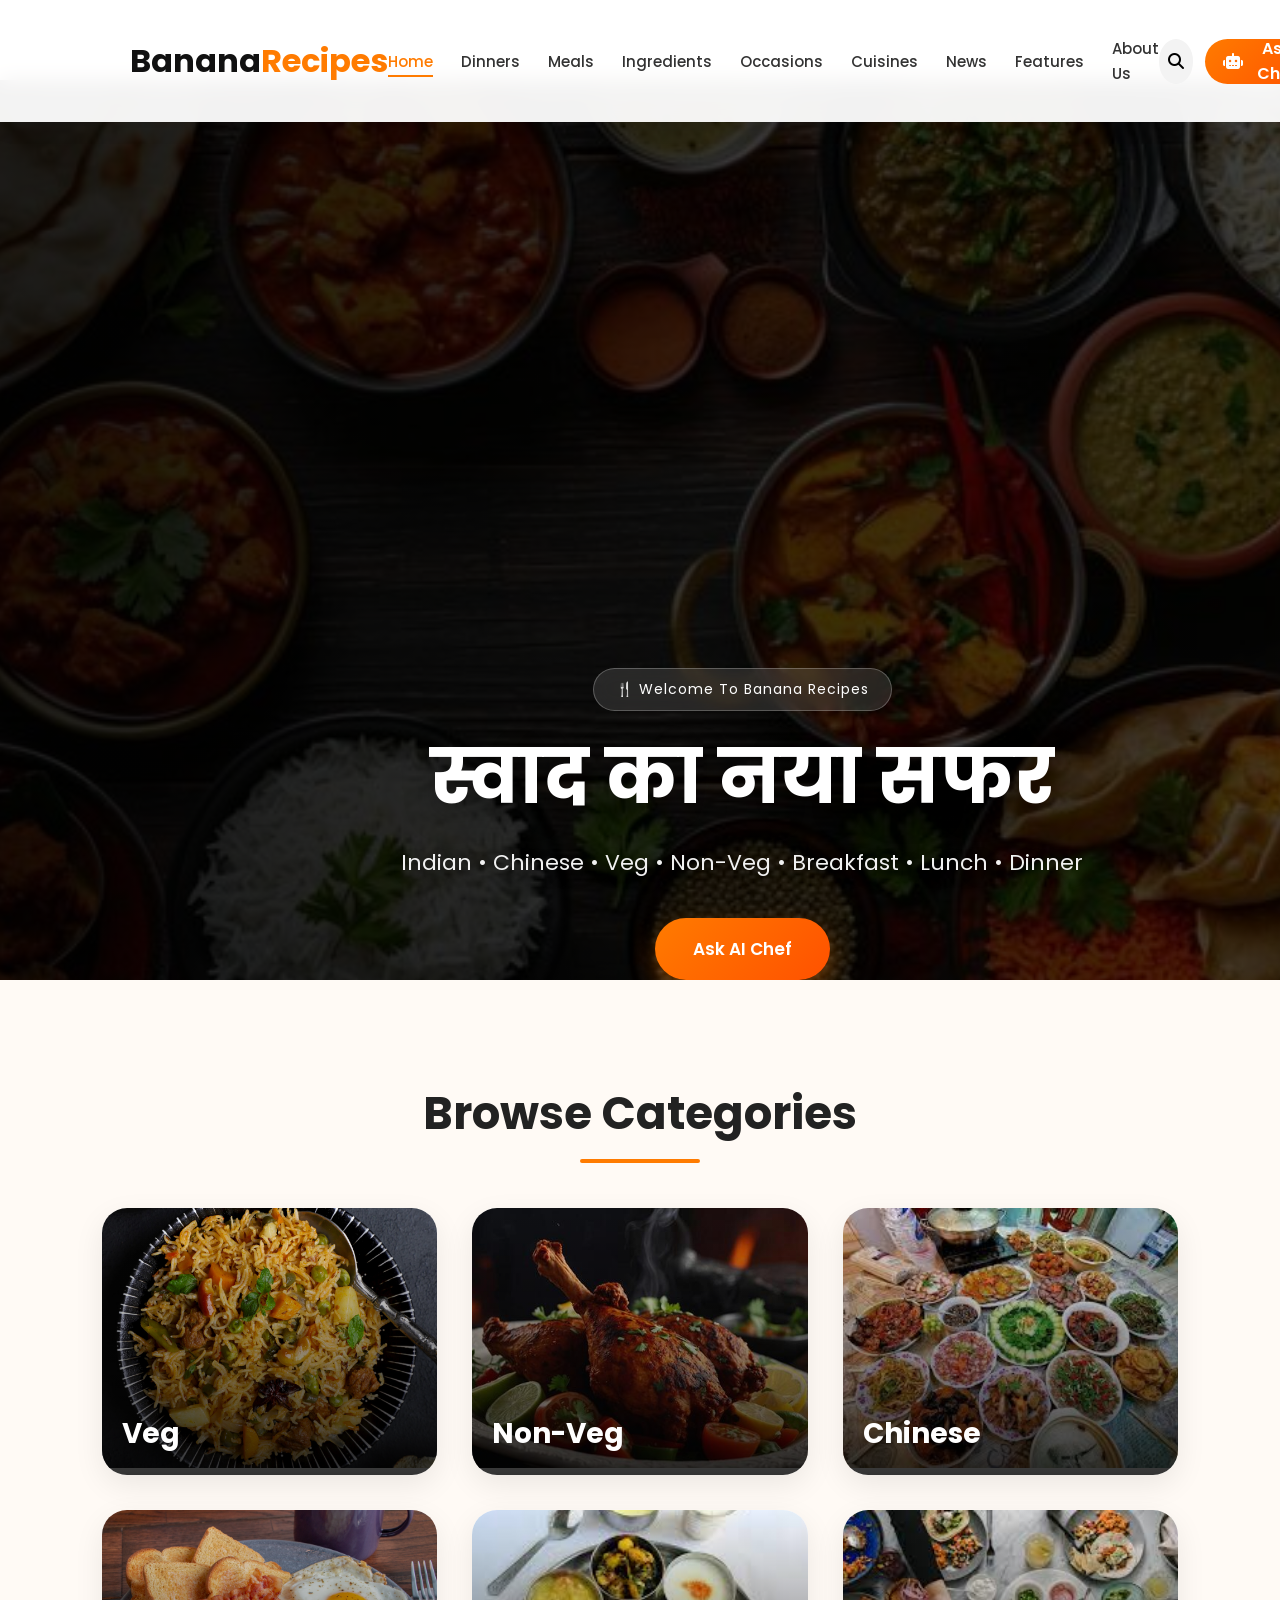
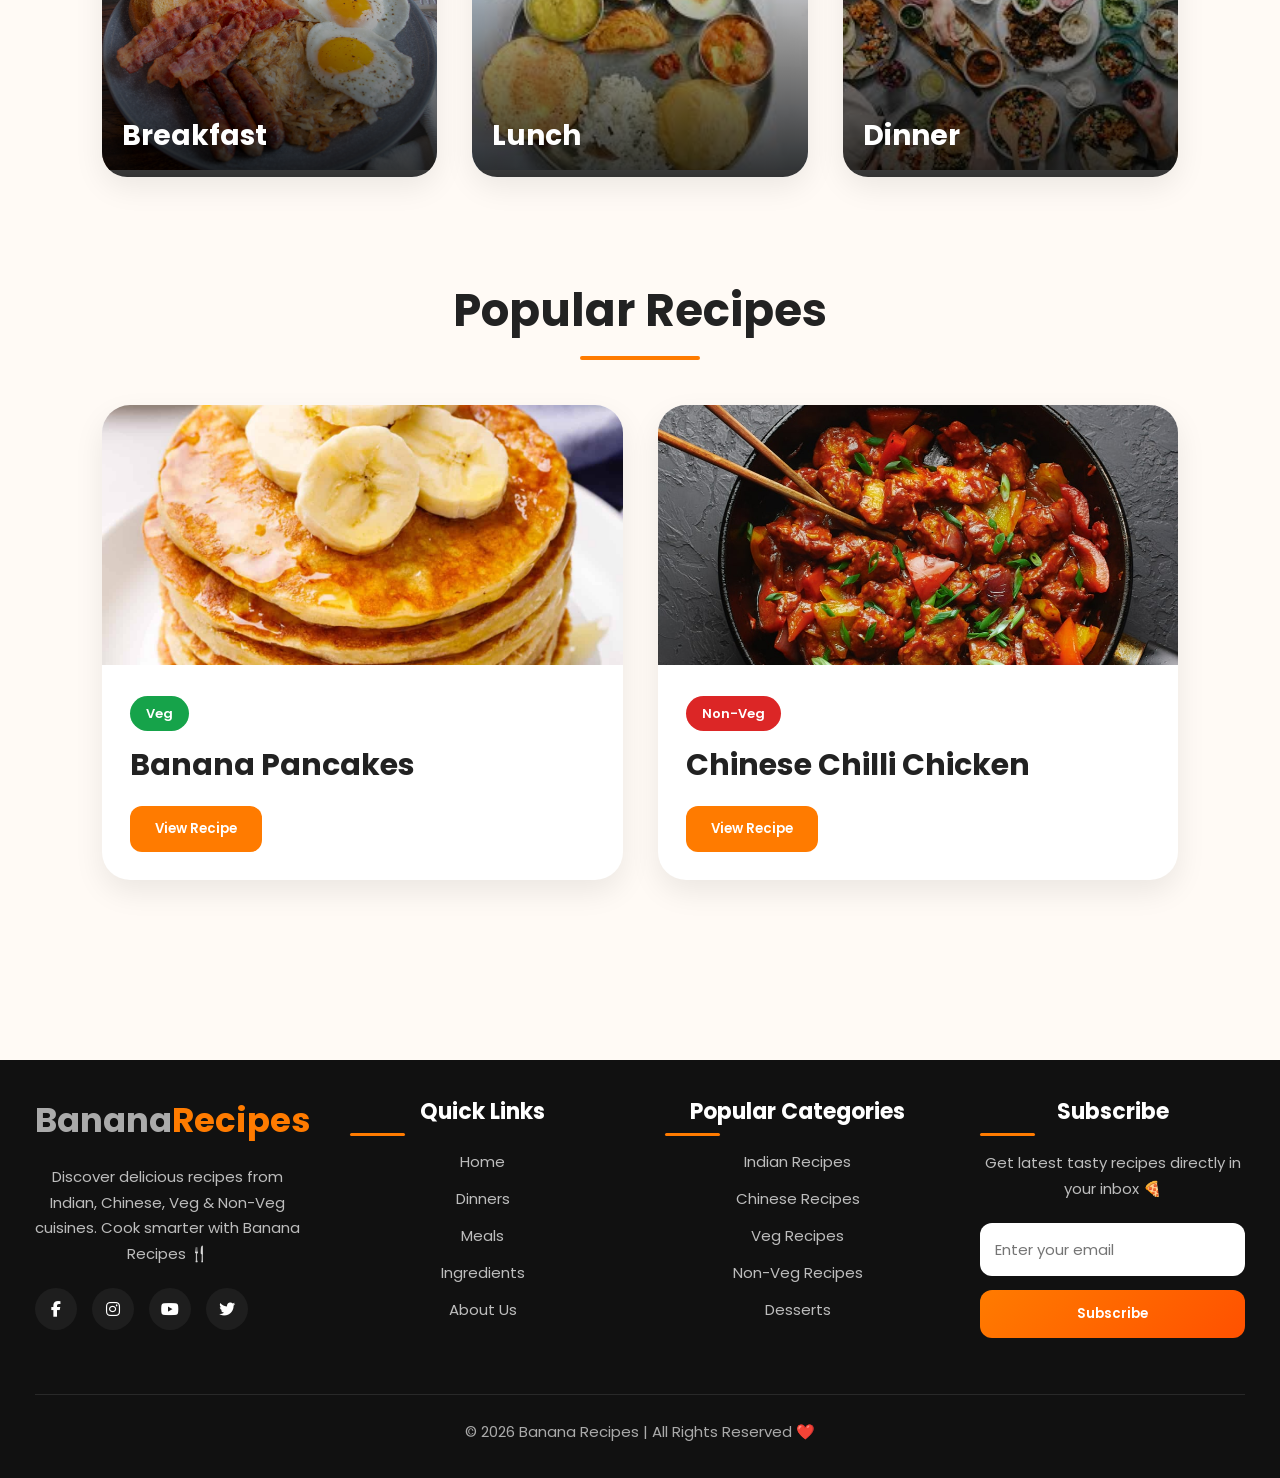
==== commit 49cd6090: "complete" ====
--- a/index.html
+++ b/index.html
@@ -12,39 +12,50 @@
   </head>
   <body>
     <!-- Navbar -->
-    <nav class="navbar">
-      <div class="nav-container">
-        <div class="logo">
-          <h2>Banana<span>Recipes</span></h2>
-        </div>
-
-        <ul class="nav-menu">
-          <li><a href="index.html">Home</a></li>
-          <li><a href="dinners.html">Dinners</a></li>
-          <li><a href="meals.html">Meals</a></li>
-          <li><a href="ingredients.html">Ingredients</a></li>
-          <li><a href="occasions.html">Occasions</a></li>
-          <li><a href="cuisines.html">Cuisines</a></li>
-
-          <li><a href="news.html">News</a></li>
-          <li><a href="features.html">Features</a></li>
-
-          <li><a href="about.html">About Us</a></li>
-        </ul>
-
-        <div class="nav-icons">
-          <button onclick="toggleSearch()" class="icon-btn">
-            <i class="fas fa-search"></i>
-          </button>
-          <button onclick="openChefModal()" class="icon-btn chef-icon">
-            <i class="fas fa-robot"></i> <span>Ask Chef</span>
-          </button>
-          <button onclick="toggleMobileMenu()" class="icon-btn">
-            <i class="fas fa-bars"></i>
-          </button>
-        </div>
-      </div>
-    </nav>
+   <nav class="navbar">
+  <div class="nav-container">
+
+    <!-- LOGO -->
+    <div class="logo">
+      <h2>Banana<span>Recipes</span></h2>
+    </div>
+
+    <!-- NAV MENU -->
+    <ul class="nav-menu" id="navMenu">
+      <li><a href="index.html" class="active">Home</a></li>
+      <li><a href="dinners.html">Dinners</a></li>
+      <li><a href="meals.html">Meals</a></li>
+      <li><a href="ingredients.html">Ingredients</a></li>
+      <li><a href="occasions.html">Occasions</a></li>
+      <li><a href="cuisines.html">Cuisines</a></li>
+      <li><a href="news.html">News</a></li>
+      <li><a href="features.html">Features</a></li>
+      <li><a href="about.html">About Us</a></li>
+    </ul>
+
+    <!-- RIGHT ICONS -->
+    <div class="nav-icons">
+
+      <!-- SEARCH -->
+      <button onclick="toggleSearch()" class="icon-btn desktop-btn">
+        <i class="fas fa-search"></i>
+      </button>
+
+      <!-- ASK CHEF -->
+      <button onclick="openChefModal()" class="icon-btn chef-icon desktop-btn">
+        <i class="fas fa-robot"></i>
+        <span>Ask Chef</span>
+      </button>
+
+      <!-- MOBILE MENU BUTTON -->
+      <button class="icon-btn menu-toggle" id="menuToggle">
+        <i class="fas fa-bars"></i>
+      </button>
+
+    </div>
+
+  </div>
+</nav>
 
     <!-- Search Overlay -->
     <div id="searchOverlay" class="search-overlay">
--- a/style.css
+++ b/style.css
@@ -24,6 +24,7 @@
     width:100%;
     position:fixed;
     top:0;
+    left:0;
     z-index:1000;
     background:rgba(255,255,255,0.95);
     backdrop-filter:blur(12px);
@@ -39,6 +40,8 @@
     justify-content:space-between;
 }
 
+/* LOGO */
+
 .logo h2{
     font-size:32px;
     font-weight:700;
@@ -49,11 +52,16 @@
     color:#ff7b00;
 }
 
-/* MENU */
+/* ===== MENU ===== */
 
 .nav-menu{
     display:flex;
+    align-items:center;
     gap:28px;
+    list-style:none;
+}
+
+.nav-menu li{
     list-style:none;
 }
 
@@ -63,7 +71,10 @@
     font-weight:500;
     transition:.3s;
     position:relative;
-}
+    font-size:15px;
+}
+
+/* HOVER EFFECT */
 
 .nav-menu a::after{
     content:'';
@@ -80,11 +91,16 @@
     color:#ff7b00;
 }
 
-.nav-menu a:hover::after{
+.nav-menu a:hover::after,
+.nav-menu a.active::after{
     width:100%;
 }
 
-/* ICONS */
+.nav-menu a.active{
+    color:#ff7b00;
+}
+
+/* ===== ICONS ===== */
 
 .nav-icons{
     display:flex;
@@ -101,6 +117,9 @@
     cursor:pointer;
     transition:.3s;
     font-size:17px;
+    display:flex;
+    align-items:center;
+    justify-content:center;
 }
 
 .icon-btn:hover{
@@ -108,6 +127,8 @@
     color:white;
     transform:translateY(-3px);
 }
+
+/* ASK CHEF BUTTON */
 
 .chef-icon{
     width:auto;
@@ -123,6 +144,133 @@
 
 .chef-icon:hover{
     transform:scale(1.05);
+}
+
+/* MOBILE MENU BUTTON */
+
+.menu-toggle{
+    display:none;
+}
+
+/* ===== MOBILE RESPONSIVE ===== */
+
+@media (max-width: 991px){
+
+    .nav-container{
+        padding:16px 20px;
+    }
+
+    /* HIDE DESKTOP MENU */
+
+    .nav-menu{
+        position:fixed;
+        top:0;
+        right:-100%;
+        width:100%;
+        height:100vh;
+        background:white;
+        flex-direction:column;
+        justify-content:center;
+        align-items:center;
+        gap:35px;
+        transition:0.4s ease;
+        z-index:999;
+    }
+
+    /* SHOW MENU */
+
+    .nav-menu.active{
+        right:0;
+    }
+
+    .nav-menu a{
+        font-size:22px;
+        font-weight:600;
+    }
+
+    /* SHOW HAMBURGER */
+
+    .menu-toggle{
+        display:flex;
+        position:relative;
+        z-index:1001;
+    }
+
+    /* HIDE EXTRA BUTTONS */
+
+    .desktop-btn{
+        display:none;
+    }
+
+    .logo h2{
+        font-size:26px;
+    }
+
+}
+
+/* SMALL MOBILE */
+
+@media (max-width: 500px){
+
+    .logo h2{
+        font-size:22px;
+    }
+
+    .nav-menu a{
+        font-size:20px;
+    }
+
+}
+
+@media (max-width: 991px){
+
+    .nav-menu{
+        position:fixed;
+        top:0;
+        right:-100%;
+        width:280px;
+        height:100vh;
+        background:#fff;
+        flex-direction:column;
+        align-items:flex-start;
+        justify-content:flex-start;
+        padding:120px 30px 40px;
+        gap:25px;
+        transition:0.4s ease;
+        z-index:999;
+        box-shadow:-5px 0 20px rgba(0,0,0,0.1);
+    }
+
+    /* OPEN DRAWER */
+
+    .nav-menu.active{
+        right:0;
+    }
+
+    .nav-menu li{
+        width:100%;
+    }
+
+    .nav-menu a{
+        font-size:18px;
+        font-weight:600;
+        width:100%;
+        display:block;
+        padding:10px 0;
+    }
+
+    /* SHOW MENU ICON */
+
+    .menu-toggle{
+        display:flex;
+        z-index:1001;
+    }
+
+    /* HIDE DESKTOP BUTTONS */
+
+    .desktop-btn{
+        display:none;
+    }
 }
 
 /* ===== HERO ===== */
@@ -1512,20 +1660,7 @@
 
 /* ingredients ka css */
 
-@import url('https://fonts.googleapis.com/css2?family=Poppins:wght@300;400;500;600;700&display=swap');
-
-*{
-    margin:0;
-    padding:0;
-    box-sizing:border-box;
-    font-family:'Poppins',sans-serif;
-}
-
-body{
-    background:#fffaf5;
-    color:#222;
-    overflow-x:hidden;
-}
+
 
 /* ===== NAVBAR ===== */
 
@@ -2437,20 +2572,7 @@
 
 /* ===== GOOGLE FONT ===== */
 
-@import url('https://fonts.googleapis.com/css2?family=Poppins:wght@300;400;500;600;700&display=swap');
-
-*{
-    margin:0;
-    padding:0;
-    box-sizing:border-box;
-    font-family:'Poppins',sans-serif;
-}
-
-body{
-    background:#fffaf5;
-    color:#222;
-    overflow-x:hidden;
-}
+
 
 /* ===== NAVBAR ===== */
 
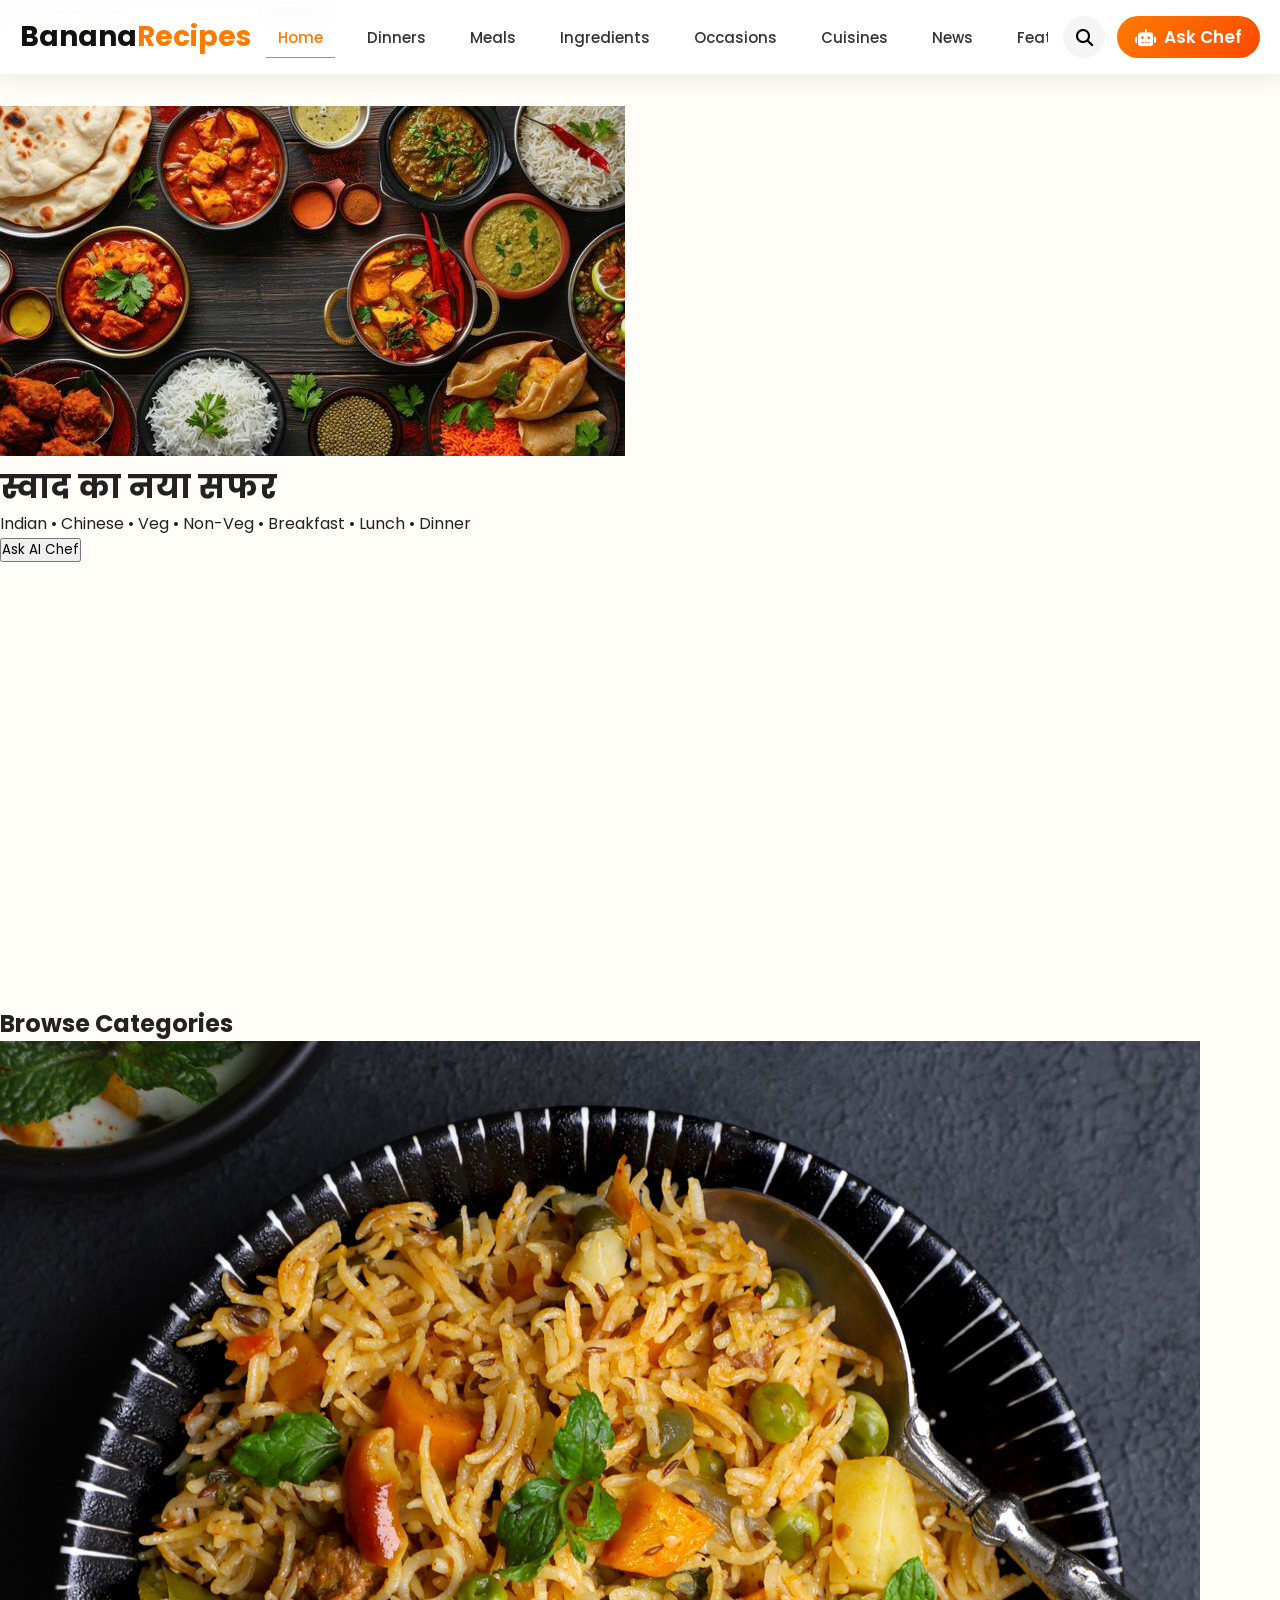
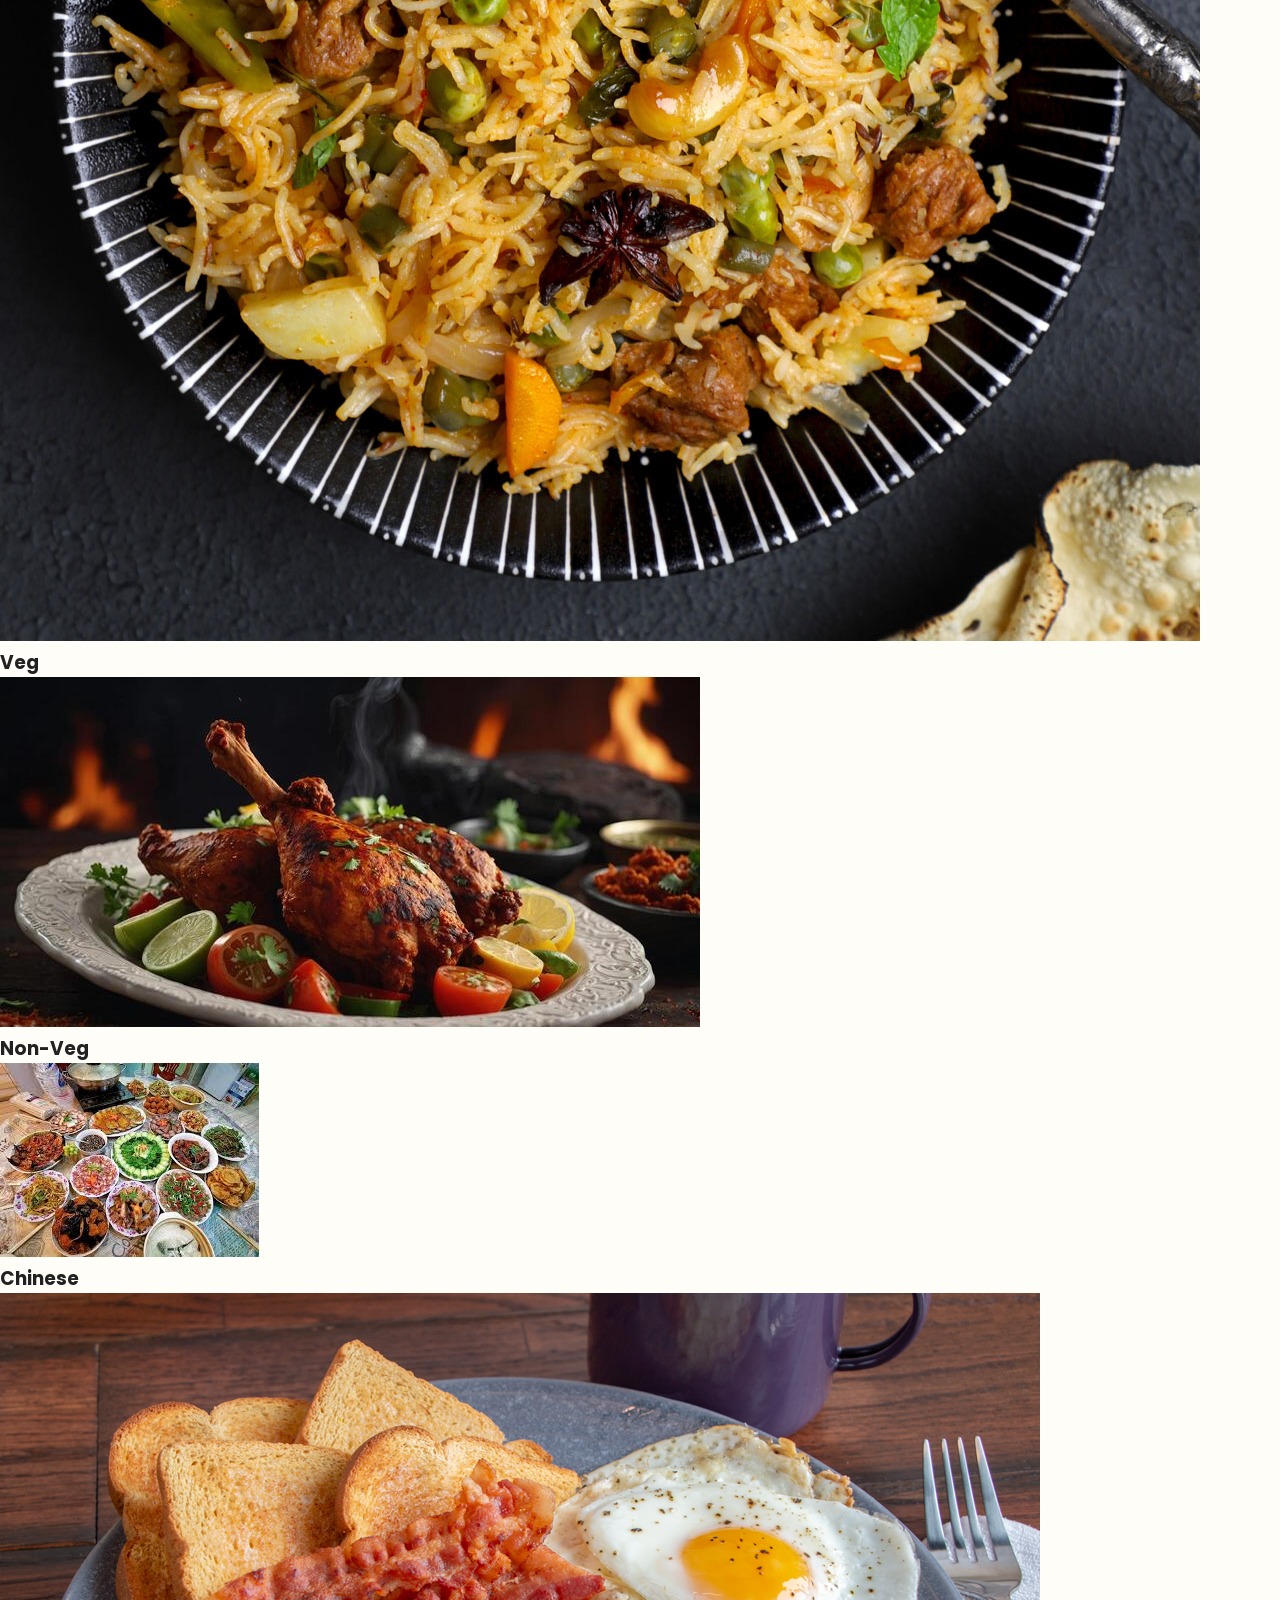
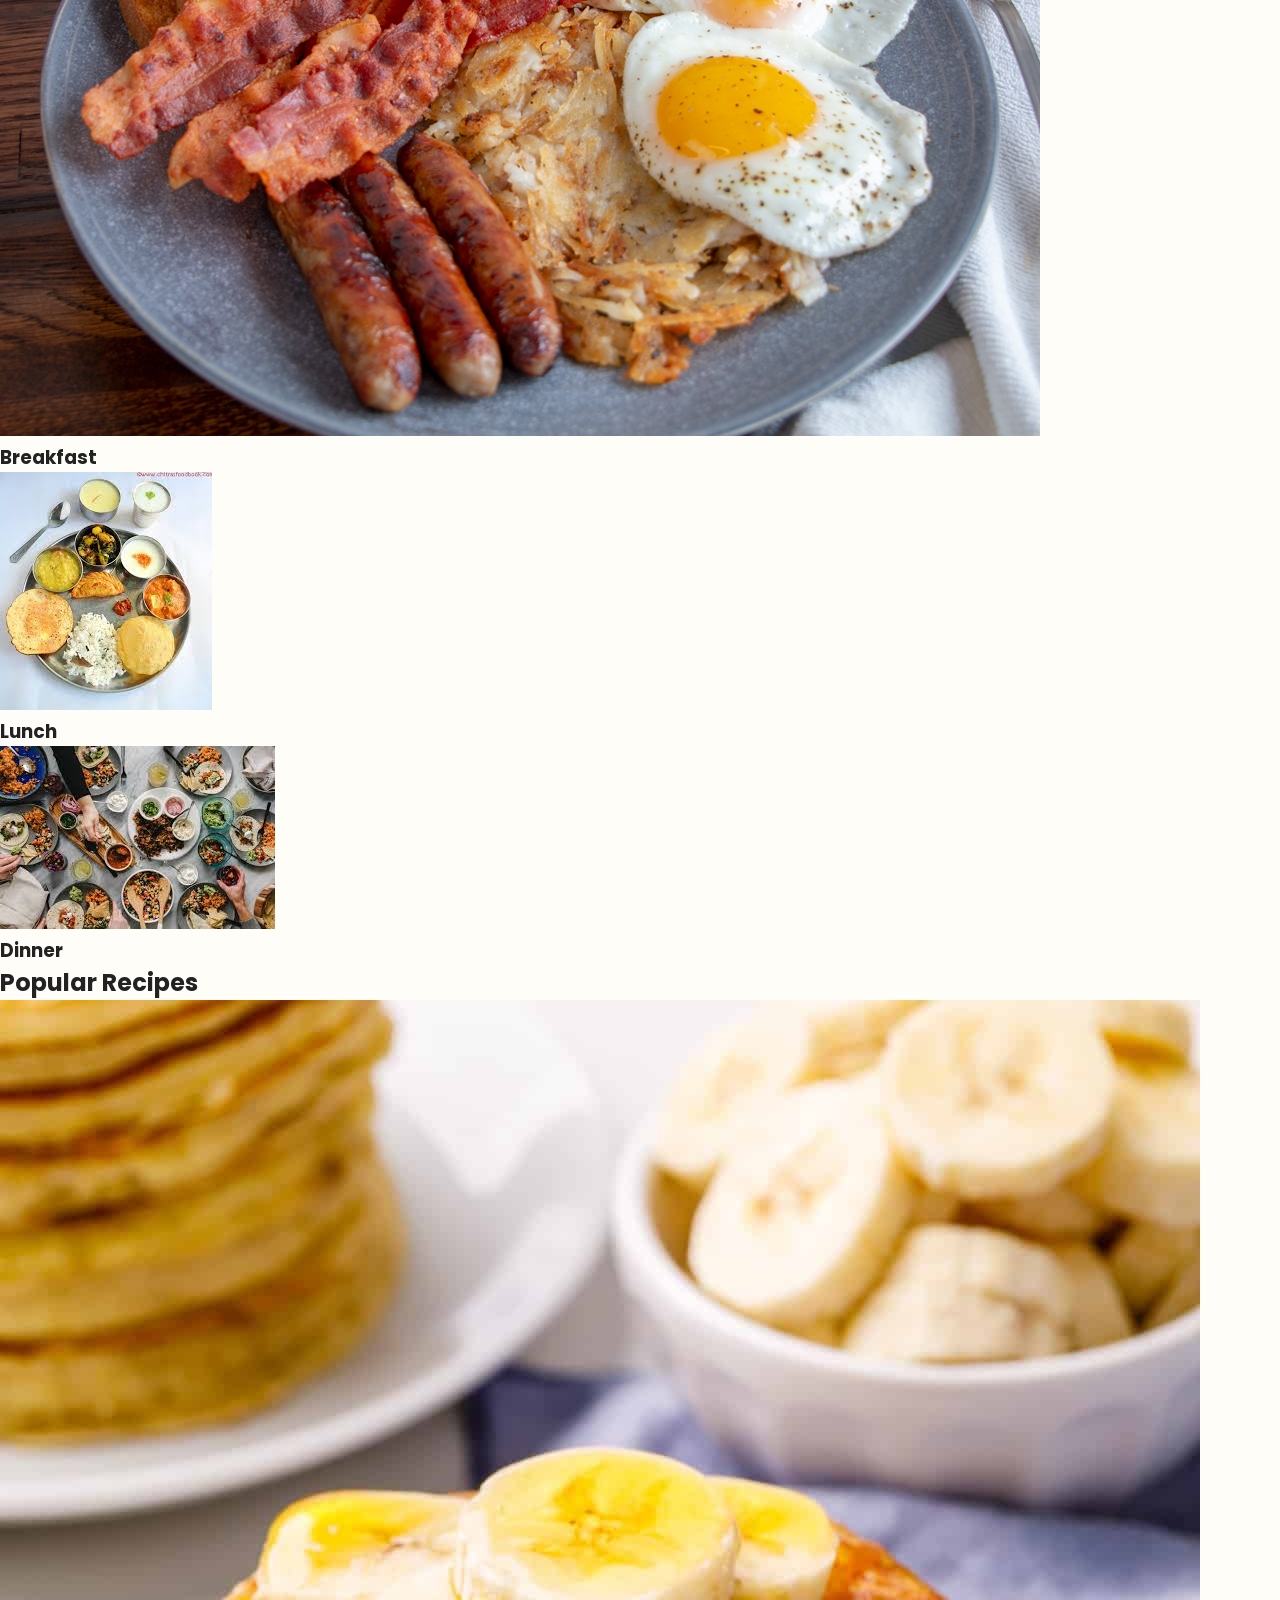
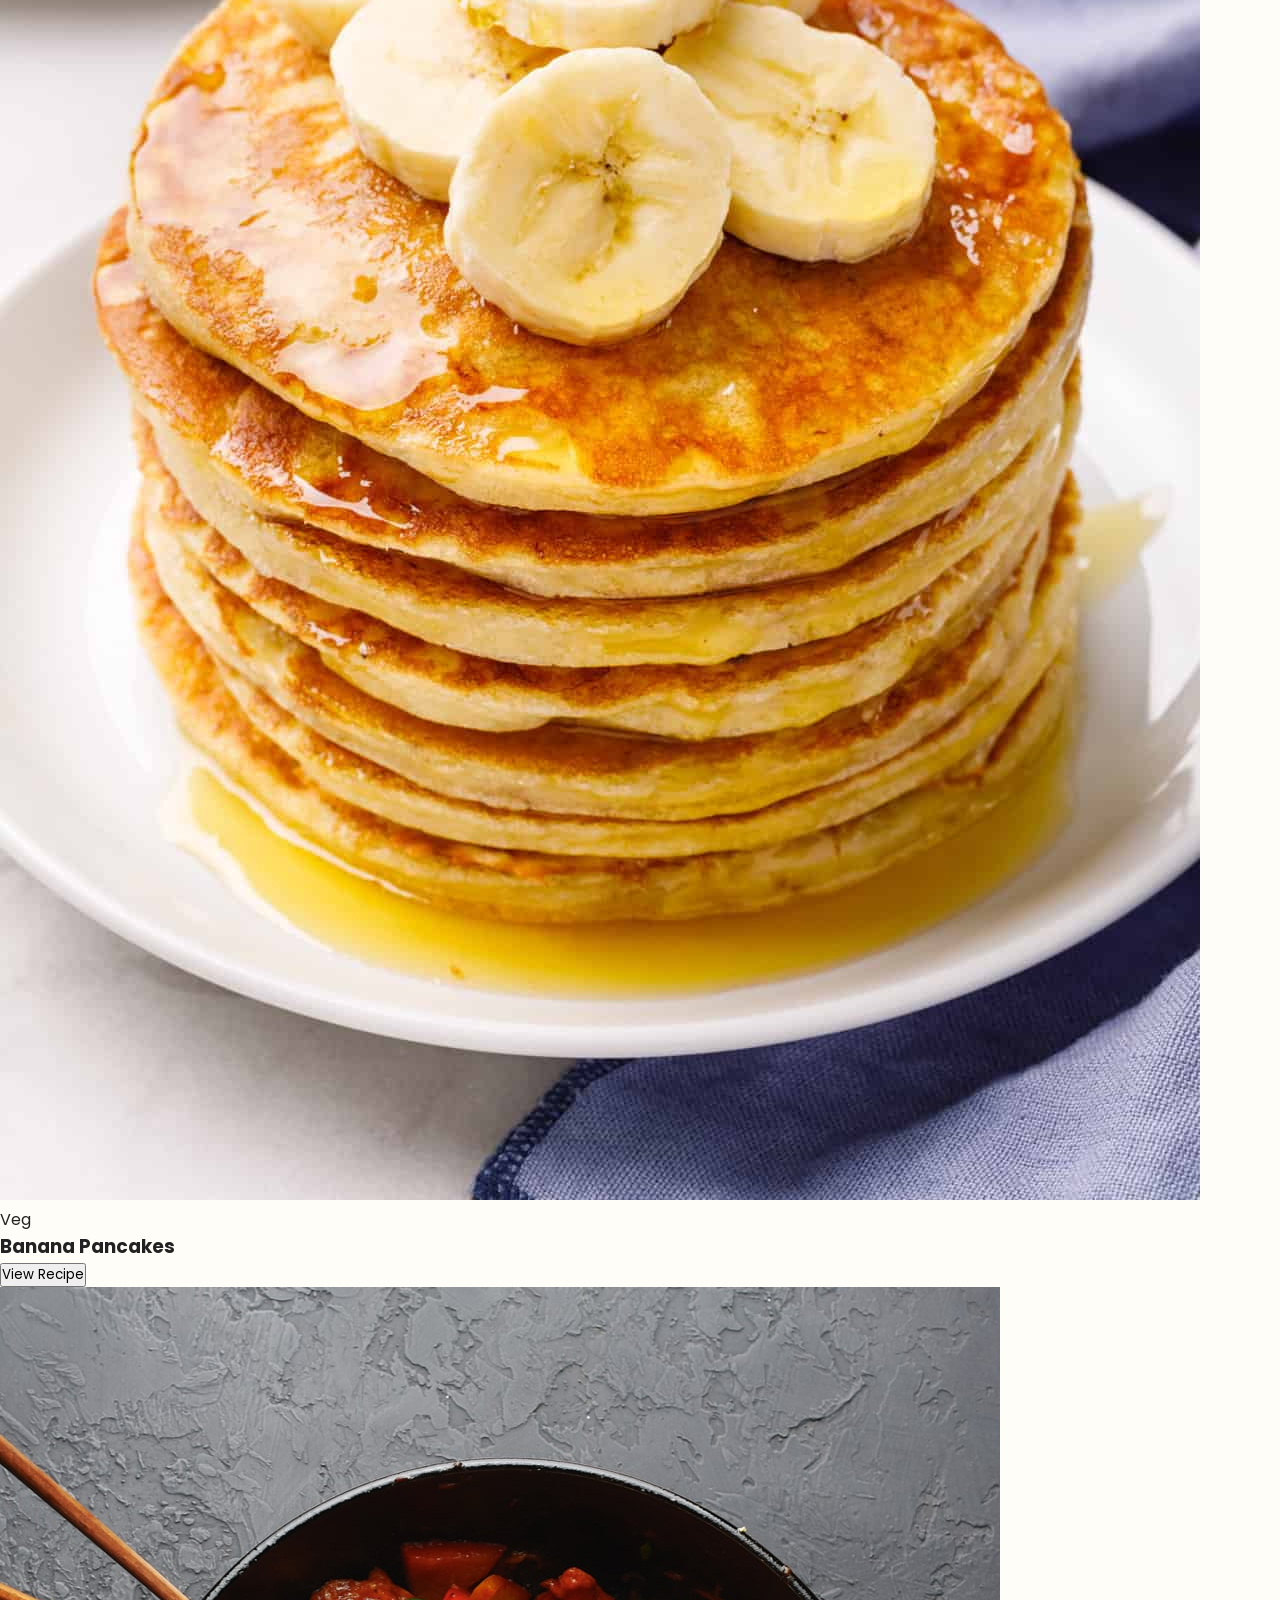
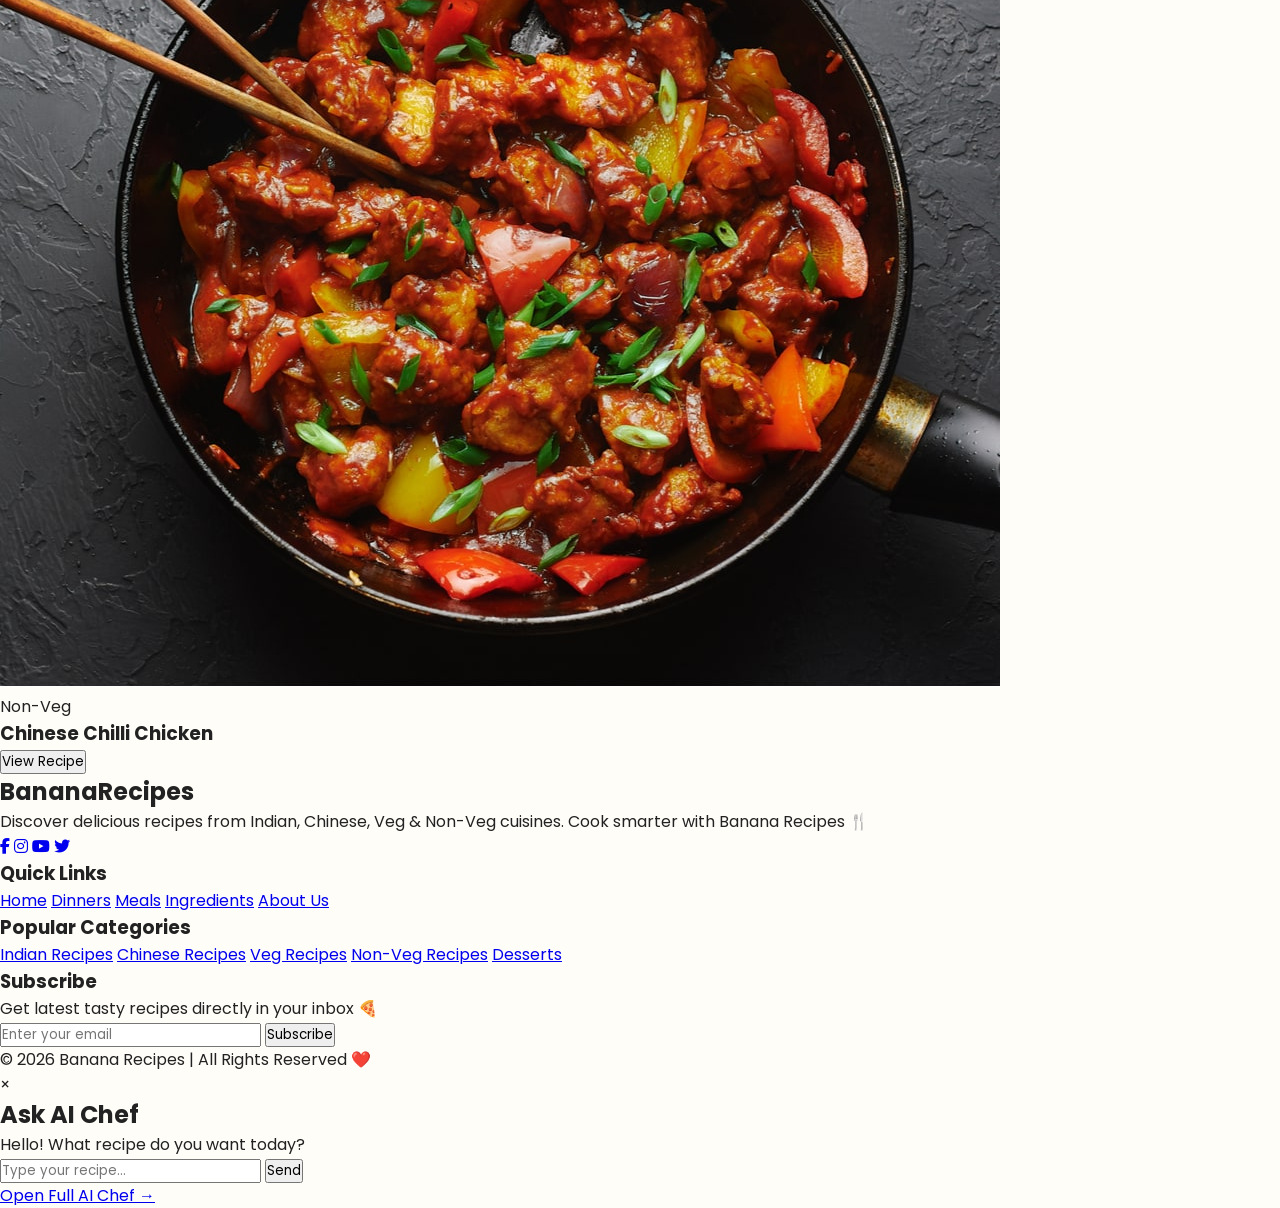
==== commit a2423c18: "ok" ====
--- a/index.html
+++ b/index.html
@@ -12,16 +12,15 @@
   </head>
   <body>
     <!-- Navbar -->
-   <nav class="navbar">
+  <!-- NAVBAR -->
+<nav class="navbar">
   <div class="nav-container">
 
-    <!-- LOGO -->
     <div class="logo">
       <h2>Banana<span>Recipes</span></h2>
     </div>
 
-    <!-- NAV MENU -->
-    <ul class="nav-menu" id="navMenu">
+    <ul class="nav-menu">
       <li><a href="index.html" class="active">Home</a></li>
       <li><a href="dinners.html">Dinners</a></li>
       <li><a href="meals.html">Meals</a></li>
@@ -33,25 +32,15 @@
       <li><a href="about.html">About Us</a></li>
     </ul>
 
-    <!-- RIGHT ICONS -->
     <div class="nav-icons">
-
-      <!-- SEARCH -->
       <button onclick="toggleSearch()" class="icon-btn desktop-btn">
         <i class="fas fa-search"></i>
       </button>
 
-      <!-- ASK CHEF -->
       <button onclick="openChefModal()" class="icon-btn chef-icon desktop-btn">
         <i class="fas fa-robot"></i>
         <span>Ask Chef</span>
       </button>
-
-      <!-- MOBILE MENU BUTTON -->
-      <button class="icon-btn menu-toggle" id="menuToggle">
-        <i class="fas fa-bars"></i>
-      </button>
-
     </div>
 
   </div>
--- a/style.css
+++ b/style.css
@@ -1,3661 +1,172 @@
 /* ===== GOOGLE FONT ===== */
 @import url('https://fonts.googleapis.com/css2?family=Poppins:wght@300;400;500;600;700&display=swap');
 
-*{
-    margin:0;
-    padding:0;
-    box-sizing:border-box;
-    font-family:'Poppins', sans-serif;
+* {
+    margin: 0;
+    padding: 0;
+    box-sizing: border-box;
+    font-family: 'Poppins', sans-serif;
 }
 
-html{
-    scroll-behavior:smooth;
+html {
+    scroll-behavior: smooth;
 }
 
-body{
-    background:#fffdf8;
-    color:#222;
-    overflow-x:hidden;
+body {
+    background: #fffdf8;
+    color: #222;
+    overflow-x: hidden;           /* Ye important hai - page horizontal scroll nahi hoga */
 }
 
-/* ===== NAVBAR ===== */
-
-.navbar{
-    width:100%;
-    position:fixed;
-    top:0;
-    left:0;
-    z-index:1000;
-    background:rgba(255,255,255,0.95);
-    backdrop-filter:blur(12px);
-    box-shadow:0 2px 20px rgba(0,0,0,0.08);
+/* ====================== NAVBAR ====================== */
+.navbar {
+    width: 100%;
+    position: fixed;
+    top: 0;
+    left: 0;
+    z-index: 1000;
+    background: rgba(255,255,255,0.95);
+    backdrop-filter: blur(12px);
+    box-shadow: 0 2px 20px rgba(0,0,0,0.08);
 }
 
-.nav-container{
-    max-width:1400px;
-    margin:auto;
-    padding:18px 40px;
-    display:flex;
-    align-items:center;
-    justify-content:space-between;
+.nav-container {
+    max-width: 1400px;
+    margin: auto;
+    padding: 16px 20px;
+    display: flex;
+    align-items: center;
+    justify-content: space-between;
+    gap: 15px;
+    width: 100%;
 }
 
 /* LOGO */
-
-.logo h2{
-    font-size:32px;
-    font-weight:700;
-    color:#111;
+.logo h2 {
+    font-size: 28px;
+    font-weight: 700;
+    color: #111;
+    white-space: nowrap;
 }
 
-.logo span{
-    color:#ff7b00;
+.logo span {
+    color: #ff7b00;
 }
 
-/* ===== MENU ===== */
-
-.nav-menu{
-    display:flex;
-    align-items:center;
-    gap:28px;
-    list-style:none;
+/* SCROLLABLE MENU - Sirf yeh scroll karega */
+.nav-menu {
+    display: flex;
+    align-items: center;
+    gap: 20px;
+    list-style: none;
+    overflow-x: auto;
+    padding: 8px 0;
+    scrollbar-width: none;
+    -ms-overflow-style: none;
+    white-space: nowrap;
+    -webkit-overflow-scrolling: touch;
+    flex: 1;
+    min-width: 0;
 }
 
-.nav-menu li{
-    list-style:none;
+.nav-menu::-webkit-scrollbar {
+    display: none;
 }
 
-.nav-menu a{
-    text-decoration:none;
-    color:#333;
-    font-weight:500;
-    transition:.3s;
-    position:relative;
-    font-size:15px;
+.nav-menu a {
+    text-decoration: none;
+    color: #333;
+    font-weight: 500;
+    transition: .3s;
+    position: relative;
+    font-size: 15px;
+    padding: 6px 12px;
+    white-space: nowrap;
 }
 
-/* HOVER EFFECT */
-
-.nav-menu a::after{
-    content:'';
-    position:absolute;
-    left:0;
-    bottom:-5px;
-    width:0%;
-    height:2px;
-    background:#ff7b00;
-    transition:.3s;
+/* Hover Effect */
+.nav-menu a::after {
+    content: '';
+    position: absolute;
+    left: 0;
+    bottom: -5px;
+    width: 0%;
+    height: 2px;
+    background: #ff7b00;
+    transition: .3s;
 }
 
-.nav-menu a:hover{
-    color:#ff7b00;
+.nav-menu a:hover,
+.nav-menu a.active {
+    color: #ff7b00;
 }
 
 .nav-menu a:hover::after,
-.nav-menu a.active::after{
-    width:100%;
+.nav-menu a.active::after {
+    width: 100%;
 }
 
-.nav-menu a.active{
-    color:#ff7b00;
+/* ICONS */
+.nav-icons {
+    display: flex;
+    align-items: center;
+    gap: 12px;
+    flex-shrink: 0;
 }
 
-/* ===== ICONS ===== */
-
-.nav-icons{
-    display:flex;
-    align-items:center;
-    gap:14px;
+.icon-btn {
+    border: none;
+    background: #f5f5f5;
+    width: 42px;
+    height: 42px;
+    border-radius: 50%;
+    cursor: pointer;
+    transition: .3s;
+    font-size: 17px;
+    display: flex;
+    align-items: center;
+    justify-content: center;
 }
 
-.icon-btn{
-    border:none;
-    background:#f5f5f5;
-    width:45px;
-    height:45px;
-    border-radius:50%;
-    cursor:pointer;
-    transition:.3s;
-    font-size:17px;
-    display:flex;
-    align-items:center;
-    justify-content:center;
+.icon-btn:hover {
+    background: #ff7b00;
+    color: white;
+    transform: translateY(-3px);
 }
 
-.icon-btn:hover{
-    background:#ff7b00;
-    color:white;
-    transform:translateY(-3px);
+.chef-icon {
+    width: auto;
+    padding: 0 18px;
+    border-radius: 50px;
+    background: linear-gradient(135deg, #ff7b00, #ff4800);
+    color: white;
+    display: flex;
+    align-items: center;
+    gap: 8px;
+    font-weight: 600;
+    height: 42px;
 }
 
-/* ASK CHEF BUTTON */
-
-.chef-icon{
-    width:auto;
-    padding:0 20px;
-    border-radius:50px;
-    background:linear-gradient(135deg,#ff7b00,#ff4800);
-    color:white;
-    display:flex;
-    align-items:center;
-    gap:8px;
-    font-weight:600;
+/* ====================== RESPONSIVE ====================== */
+@media (max-width: 768px) {
+    .nav-container { padding: 14px 15px; }
+    .logo h2 { font-size: 24px; }
+    .nav-menu { gap: 16px; }
+    .nav-menu a { font-size: 14.5px; }
 }
 
-.chef-icon:hover{
-    transform:scale(1.05);
+@media (max-width: 480px) {
+    .logo h2 { font-size: 22px; }
+    .nav-menu { gap: 14px; }
+    .nav-menu a { font-size: 14px; }
+    .chef-icon span { display: none; }
 }
 
-/* MOBILE MENU BUTTON */
-
-.menu-toggle{
-    display:none;
-}
-
-/* ===== MOBILE RESPONSIVE ===== */
-
-@media (max-width: 991px){
-
-    .nav-container{
-        padding:16px 20px;
-    }
-
-    /* HIDE DESKTOP MENU */
-
-    .nav-menu{
-        position:fixed;
-        top:0;
-        right:-100%;
-        width:100%;
-        height:100vh;
-        background:white;
-        flex-direction:column;
-        justify-content:center;
-        align-items:center;
-        gap:35px;
-        transition:0.4s ease;
-        z-index:999;
-    }
-
-    /* SHOW MENU */
-
-    .nav-menu.active{
-        right:0;
-    }
-
-    .nav-menu a{
-        font-size:22px;
-        font-weight:600;
-    }
-
-    /* SHOW HAMBURGER */
-
-    .menu-toggle{
-        display:flex;
-        position:relative;
-        z-index:1001;
-    }
-
-    /* HIDE EXTRA BUTTONS */
-
-    .desktop-btn{
-        display:none;
-    }
-
-    .logo h2{
-        font-size:26px;
-    }
-
-}
-
-/* SMALL MOBILE */
-
-@media (max-width: 500px){
-
-    .logo h2{
-        font-size:22px;
-    }
-
-    .nav-menu a{
-        font-size:20px;
-    }
-
-}
-
-@media (max-width: 991px){
-
-    .nav-menu{
-        position:fixed;
-        top:0;
-        right:-100%;
-        width:280px;
-        height:100vh;
-        background:#fff;
-        flex-direction:column;
-        align-items:flex-start;
-        justify-content:flex-start;
-        padding:120px 30px 40px;
-        gap:25px;
-        transition:0.4s ease;
-        z-index:999;
-        box-shadow:-5px 0 20px rgba(0,0,0,0.1);
-    }
-
-    /* OPEN DRAWER */
-
-    .nav-menu.active{
-        right:0;
-    }
-
-    .nav-menu li{
-        width:100%;
-    }
-
-    .nav-menu a{
-        font-size:18px;
-        font-weight:600;
-        width:100%;
-        display:block;
-        padding:10px 0;
-    }
-
-    /* SHOW MENU ICON */
-
-    .menu-toggle{
-        display:flex;
-        z-index:1001;
-    }
-
-    /* HIDE DESKTOP BUTTONS */
-
-    .desktop-btn{
-        display:none;
-    }
-}
-
-/* ===== HERO ===== */
-
-.hero{
-    position:relative;
-    width:100%;
-    height:100vh;
-    overflow:hidden;
-    margin-top:80px;
-}
-
-.hero-image{
-    width:100%;
-    height:100%;
-    object-fit:cover;
-    filter:brightness(45%);
-}
-
-.hero::before{
-    content:'';
-    position:absolute;
-    inset:0;
-    background:linear-gradient(to right,rgba(0,0,0,0.7),rgba(0,0,0,0.2));
-}
-
-.hero-content{
-    position:absolute;
-    top:50%;
-    left:8%;
-    transform:translateY(-50%);
-    color:white;
-    max-width:650px;
-    z-index:10;
-}
-
-.hero-content h1{
-    font-size:75px;
-    line-height:1.1;
-    margin-bottom:20px;
-    animation:fadeUp 1s ease;
-}
-
-.hero-content p{
-    font-size:22px;
-    margin-bottom:35px;
-    color:#f1f1f1;
-    animation:fadeUp 1.3s ease;
-}
-
-.btn{
-    padding:16px 35px;
-    border:none;
-    cursor:pointer;
-    border-radius:50px;
-    font-size:17px;
-    font-weight:600;
-    transition:.3s;
-}
-
-.primary-btn{
-    background:linear-gradient(135deg,#ff7b00,#ff4800);
-    color:white;
-    box-shadow:0 10px 25px rgba(255,123,0,0.3);
-}
-
-.primary-btn:hover{
-    transform:translateY(-5px);
-}
-
-/* ===== CATEGORIES ===== */
-
-.categories{
-    padding:100px 8%;
-}
-
-.categories h2,
-.popular-recipes h2{
-    font-size:45px;
-    text-align:center;
-    margin-bottom:60px;
-    position:relative;
-}
-
-.categories h2::after,
-.popular-recipes h2::after{
-    content:'';
-    width:120px;
-    height:4px;
-    background:#ff7b00;
-    position:absolute;
-    left:50%;
-    transform:translateX(-50%);
-    bottom:-15px;
-    border-radius:10px;
-}
-
-.category-grid{
-    display:grid;
-    grid-template-columns:repeat(auto-fit,minmax(220px,1fr));
-    gap:30px;
-}
-
-.category-card{
-    position:relative;
-    overflow:hidden;
-    border-radius:25px;
-    cursor:pointer;
-    transition:.4s;
-    box-shadow:0 10px 25px rgba(0,0,0,0.08);
-}
-
-.category-card img{
-    width:100%;
-    height:280px;
-    object-fit:cover;
-    transition:.5s;
-}
-
-.category-card::before{
-    content:'';
-    position:absolute;
-    inset:0;
-    background:linear-gradient(to top,rgba(0,0,0,0.8),transparent);
-    z-index:1;
-}
-
-.category-card h3{
-    position:absolute;
-    bottom:20px;
-    left:20px;
-    color:white;
-    z-index:2;
-    font-size:28px;
-}
-
-.category-card:hover img{
-    transform:scale(1.1);
-}
-
-.category-card:hover{
-    transform:translateY(-10px);
-}
-
-/* ===== RECIPES ===== */
-
-.popular-recipes{
-    padding:0 8% 100px;
-}
-
-.recipes-grid{
-    display:grid;
-    grid-template-columns:repeat(auto-fit,minmax(320px,1fr));
-    gap:35px;
-}
-
-.recipe-card{
-    background:white;
-    border-radius:25px;
-    overflow:hidden;
-    box-shadow:0 12px 35px rgba(0,0,0,0.08);
-    transition:.4s;
-}
-
-.recipe-card:hover{
-    transform:translateY(-10px);
-}
-
-.recipe-card img{
-    width:100%;
-    height:280px;
-    object-fit:cover;
-}
-
-.recipe-info{
-    padding:25px;
-}
-
-.recipe-info h3{
-    margin:15px 0;
-    font-size:28px;
-}
-
-.recipe-info button{
-    padding:12px 24px;
-    border:none;
-    background:#ff7b00;
-    color:white;
-    border-radius:10px;
-    cursor:pointer;
-    font-weight:600;
-    transition:.3s;
-}
-
-.recipe-info button:hover{
-    background:#ff4d00;
-}
-
-.tag{
-    padding:7px 15px;
-    border-radius:30px;
-    font-size:14px;
-    color:white;
-    font-weight:600;
-}
-
-.veg{
-    background:#18a558;
-}
-
-.nonveg{
-    background:#e63946;
-}
-
-/* ===== FOOTER ===== */
-
-footer{
-    background:#111;
-    color:#aaa;
-    text-align:center;
-    padding:35px;
-    font-size:16px;
-}
-
-/* ===== SEARCH ===== */
-
-.search-overlay{
-    position:fixed;
-    inset:0;
-    background:rgba(0,0,0,0.8);
-    display:none;
-    align-items:center;
-    justify-content:center;
-    z-index:2000;
-}
-
-.search-box{
-    background:white;
-    padding:30px;
-    border-radius:20px;
-    width:90%;
-    max-width:650px;
-    display:flex;
-    gap:10px;
-}
-
-.search-box input{
-    flex:1;
-    padding:16px;
-    border:2px solid #eee;
-    border-radius:10px;
-    font-size:17px;
-}
-
-.search-box button{
-    padding:14px 22px;
-    border:none;
-    border-radius:10px;
-    background:#ff7b00;
-    color:white;
-    cursor:pointer;
-}
-
-/* ===== MODAL ===== */
-
-.modal{
-    display:none;
-    position:fixed;
-    inset:0;
-    background:rgba(0,0,0,0.7);
-    z-index:3000;
-    justify-content:center;
-    align-items:center;
-}
-
-.modal-content{
-    background:white;
-    width:95%;
-    max-width:700px;
-    border-radius:25px;
-    padding:35px;
-    position:relative;
-    animation:popup .4s ease;
-}
-
-.close{
-    position:absolute;
-    right:25px;
-    top:20px;
-    font-size:30px;
-    cursor:pointer;
-}
-
-.chat-container{
-    margin-top:25px;
-}
-
-.chat-messages{
-    height:300px;
-    overflow-y:auto;
-    background:#f7f7f7;
-    border-radius:15px;
-    padding:20px;
-}
-
-.message{
-    padding:14px 18px;
-    margin-bottom:12px;
-    border-radius:12px;
-    max-width:80%;
-}
-
-.bot{
-    background:#ffefe1;
-}
-
-.user{
-    background:#222;
-    color:white;
-    margin-left:auto;
-}
-
-.chat-input{
-    margin-top:20px;
-    display:flex;
-    gap:10px;
-}
-
-.chat-input input{
-    flex:1;
-    padding:15px;
-    border-radius:12px;
-    border:1px solid #ddd;
-}
-
-.chat-input button{
-    padding:15px 24px;
-    border:none;
-    background:#ff7b00;
-    color:white;
-    border-radius:12px;
-    cursor:pointer;
-}
-
-.full-chef-btn{
-    display:inline-block;
-    margin-top:25px;
-    color:#ff7b00;
-    font-weight:600;
-    text-decoration:none;
-}
-
-/* ===== ANIMATIONS ===== */
-
-@keyframes fadeUp{
-    from{
-        opacity:0;
-        transform:translateY(40px);
-    }
-    to{
-        opacity:1;
-        transform:translateY(0);
-    }
-}
-
-@keyframes popup{
-    from{
-        opacity:0;
-        transform:scale(.8);
-    }
-    to{
-        opacity:1;
-        transform:scale(1);
-    }
-}
-
-/* ===== RESPONSIVE ===== */
-
-@media(max-width:1100px){
-
-    .nav-menu{
-        display:none;
-    }
-
-    .hero-content h1{
-        font-size:55px;
-    }
-}
-
-@media(max-width:768px){
-
-    .hero{
-        height:85vh;
-    }
-
-    .hero-content{
-        left:5%;
-        right:5%;
-    }
-
-    .hero-content h1{
-        font-size:42px;
-    }
-
-    .hero-content p{
-        font-size:18px;
-    }
-
-    .categories h2,
-    .popular-recipes h2{
-        font-size:34px;
-    }
-
-    .nav-container{
-        padding:15px 20px;
-    }
-
-    .chef-icon span{
-        display:none;
-    }
-
-    .search-box{
-        flex-direction:column;
-    }
-}
-
-
-@import url('https://fonts.googleapis.com/css2?family=Poppins:wght@300;400;500;600;700&display=swap');
-
-*{
-    margin:0;
-    padding:0;
-    box-sizing:border-box;
-    font-family:'Poppins',sans-serif;
-}
-
-body{
-    background:#fffaf5;
-    color:#222;
-    overflow-x:hidden;
-}
-
-/* ===== NAVBAR ===== */
-
-.navbar{
-    width:100%;
-    position:fixed;
-    top:0;
-    left:0;
-    z-index:1000;
-    background:rgba(255,255,255,0.95);
-    backdrop-filter:blur(10px);
-    padding:18px 7%;
-    display:flex;
-    justify-content:space-between;
-    align-items:center;
-    box-shadow:0 5px 20px rgba(0,0,0,0.08);
-}
-
-.logo h2{
-    font-size:32px;
-    font-weight:700;
-    color:#111;
-}
-
-.logo span{
-    color:#ff7b00;
-}
-
-/* MENU */
-
-.nav-menu{
-    display:flex;
-    list-style:none;
-    gap:28px;
-}
-
-.nav-menu a{
-    text-decoration:none;
-    color:#333;
-    font-weight:500;
-    position:relative;
-    transition:.3s;
-}
-
-.nav-menu a::after{
-    content:'';
-    position:absolute;
-    left:0;
-    bottom:-5px;
-    width:0%;
-    height:2px;
-    background:#ff7b00;
-    transition:.3s;
-}
-
-.nav-menu a:hover{
-    color:#ff7b00;
-}
-
-.nav-menu a:hover::after{
-    width:100%;
-}
-
-/* NAV ICONS */
-
-.nav-icons{
-    display:flex;
-    align-items:center;
-    gap:12px;
-}
-
-.icon-btn{
-    width:45px;
-    height:45px;
-    border:none;
-    border-radius:50%;
-    background:#f3f3f3;
-    cursor:pointer;
-    font-size:17px;
-    transition:.3s;
-}
-
-.icon-btn:hover{
-    background:#ff7b00;
-    color:white;
-    transform:translateY(-3px);
-}
-
-.chef-icon{
-    width:auto;
-    padding:0 18px;
-    border-radius:50px;
-    background:linear-gradient(135deg,#ff7b00,#ff5100);
-    color:white;
-    display:flex;
-    align-items:center;
-    gap:8px;
-    font-weight:600;
-}
-
-.chef-icon:hover{
-    transform:scale(1.05);
-}
-
-/* ===== HERO SECTION ===== */
-
-.hero{
-    position:relative;
-    height:100vh;
-    display:flex;
-    justify-content:center;
-    align-items:center;
-    background:url('https://images.unsplash.com/photo-1504674900247-0877df9cc836?q=80&w=1600');
-    background-size:cover;
-    background-position:center;
-    text-align:center;
-}
-
-.overlay{
-    position:absolute;
-    inset:0;
-    background:rgba(0,0,0,0.65);
-}
-
-.hero-content{
-    position:relative;
-    z-index:10;
-    color:white;
-    width:90%;
-    max-width:850px;
-}
-
-.hero-content h1{
-    font-size:75px;
-    margin-bottom:25px;
-    line-height:1.1;
-    animation:fadeUp 1s ease;
-}
-
-.hero-content p{
-    font-size:22px;
-    line-height:1.8;
-    margin-bottom:35px;
-    color:#eee;
-    animation:fadeUp 1.2s ease;
-}
-
-.hero-content button{
-    padding:18px 38px;
-    border:none;
-    border-radius:50px;
-    background:linear-gradient(135deg,#ff7b00,#ff5100);
-    color:white;
-    font-size:18px;
-    cursor:pointer;
-    transition:.3s;
-    font-weight:600;
-    box-shadow:0 10px 25px rgba(255,123,0,0.4);
-}
-
-.hero-content button:hover{
-    transform:translateY(-5px);
-}
-
-/* ===== SEARCH SECTION ===== */
-
-.search-section{
-    padding:100px 7% 60px;
-    text-align:center;
-}
-
-.search-section h2{
-    font-size:48px;
-    margin-bottom:35px;
-    position:relative;
-}
-
-.search-section h2::after{
-    content:'';
-    width:120px;
-    height:4px;
-    background:#ff7b00;
-    position:absolute;
-    left:50%;
-    transform:translateX(-50%);
-    bottom:-15px;
-    border-radius:10px;
-}
-
-.search-box{
-    display:flex;
-    justify-content:center;
-    gap:15px;
-    flex-wrap:wrap;
-}
-
-.search-box input{
-    width:420px;
-    padding:17px;
-    border:none;
-    border-radius:15px;
-    background:#fff;
-    box-shadow:0 5px 15px rgba(0,0,0,0.08);
-    font-size:16px;
-}
-
-.search-box button{
-    padding:17px 30px;
-    border:none;
-    border-radius:15px;
-    background:#ff7b00;
-    color:white;
-    cursor:pointer;
-    font-weight:600;
-    transition:.3s;
-}
-
-.search-box button:hover{
-    background:#ff5100;
-}
-
-/* ===== RECIPES ===== */
-
-.recipes{
-    padding:20px 7% 100px;
-    display:grid;
-    grid-template-columns:repeat(auto-fit,minmax(320px,1fr));
-    gap:35px;
-}
-
-.recipe-card{
-    background:white;
-    border-radius:28px;
-    overflow:hidden;
-    transition:.4s;
-    box-shadow:0 12px 30px rgba(0,0,0,0.08);
-}
-
-.recipe-card:hover{
-    transform:translateY(-12px);
-}
-
-.recipe-card img{
-    width:100%;
-    height:260px;
-    object-fit:cover;
-    transition:.5s;
-}
-
-.recipe-card:hover img{
-    transform:scale(1.08);
-}
-
-.recipe-info{
-    padding:28px;
-}
-
-.recipe-info h3{
-    font-size:30px;
-    margin:18px 0;
-}
-
-.recipe-info p{
-    color:#666;
-    line-height:1.7;
-    margin-bottom:25px;
-}
-
-.recipe-info button{
-    padding:13px 25px;
-    border:none;
-    border-radius:12px;
-    background:#ff7b00;
-    color:white;
-    cursor:pointer;
-    transition:.3s;
-    font-weight:600;
-}
-
-.recipe-info button:hover{
-    background:#ff5100;
-}
-
-/* TAGS */
-
-.tag{
-    padding:8px 16px;
-    border-radius:30px;
-    color:white;
-    font-size:13px;
-    font-weight:600;
-}
-
-.veg{
-    background:#18a558;
-}
-
-.nonveg{
-    background:#dc2626;
-}
-
-.chinese{
-    background:#2563eb;
-}
-
-/* ===== NEWSLETTER ===== */
-
-.newsletter{
-    padding:100px 7%;
-    background:#fff1e5;
-    text-align:center;
-}
-
-.newsletter h2{
-    font-size:48px;
-    margin-bottom:20px;
-}
-
-.newsletter p{
-    color:#666;
-    font-size:18px;
-    margin-bottom:35px;
-}
-
-.newsletter-box{
-    display:flex;
-    justify-content:center;
-    gap:15px;
-    flex-wrap:wrap;
-}
-
-.newsletter-box input{
-    width:420px;
-    padding:17px;
-    border:none;
-    border-radius:15px;
-    font-size:16px;
-}
-
-.newsletter-box button{
-    padding:17px 30px;
-    border:none;
-    border-radius:15px;
-    background:#ff7b00;
-    color:white;
-    cursor:pointer;
-    font-weight:600;
-}
-
-/* ===== FOOTER ===== */
-
-footer{
-    background:#111;
-    color:#aaa;
-    text-align:center;
-    padding:35px;
-}
-
-/* ===== ANIMATION ===== */
-
-@keyframes fadeUp{
-
-    from{
-        opacity:0;
-        transform:translateY(40px);
-    }
-
-    to{
-        opacity:1;
-        transform:translateY(0);
-    }
-
-}
-
-/* ===== RESPONSIVE ===== */
-
-@media(max-width:1100px){
-
-    .nav-menu{
-        display:none;
-    }
-
-}
-
-@media(max-width:768px){
-
-    .hero-content h1{
-        font-size:45px;
-    }
-
-    .hero-content p{
-        font-size:18px;
-    }
-
-    .search-section h2,
-    .newsletter h2{
-        font-size:34px;
-    }
-
-    .search-box input,
-    .newsletter-box input{
-        width:100%;
-    }
-
-    .chef-icon span{
-        display:none;
-    }
-
-    .navbar{
-        padding:18px 5%;
-    }
-
-}
-
-/* meal page */
-
-@import url('https://fonts.googleapis.com/css2?family=Poppins:wght@300;400;500;600;700&display=swap');
-
-*{
-    margin:0;
-    padding:0;
-    box-sizing:border-box;
-    font-family:'Poppins',sans-serif;
-}
-
-body{
-    background:#fffaf5;
-    color:#222;
-    overflow-x:hidden;
-}
-
-/* ===== NAVBAR ===== */
-
-.navbar{
-    width:100%;
-    position:fixed;
-    top:0;
-    left:0;
-    z-index:1000;
-    padding:18px 7%;
-    display:flex;
-    justify-content:space-between;
-    align-items:center;
-    background:rgba(255,255,255,0.95);
-    backdrop-filter:blur(12px);
-    box-shadow:0 5px 20px rgba(0,0,0,0.08);
-}
-
-.logo h2{
-    font-size:32px;
-    font-weight:700;
-}
-
-.logo span{
-    color:#ff7b00;
-}
-
-.nav-menu{
-    display:flex;
-    gap:28px;
-    list-style:none;
-}
-
-.nav-menu a{
-    text-decoration:none;
-    color:#333;
-    font-weight:500;
-    transition:.3s;
-    position:relative;
-}
-
-.nav-menu a::after{
-    content:'';
-    position:absolute;
-    left:0;
-    bottom:-5px;
-    width:0%;
-    height:2px;
-    background:#ff7b00;
-    transition:.3s;
-}
-
-.nav-menu a:hover{
-    color:#ff7b00;
-}
-
-.nav-menu a:hover::after{
-    width:100%;
-}
-
-.active{
-    color:#ff7b00 !important;
-}
-
-.nav-icons{
-    display:flex;
-    align-items:center;
-    gap:12px;
-}
-
-.icon-btn{
-    width:45px;
-    height:45px;
-    border:none;
-    border-radius:50%;
-    background:#f3f3f3;
-    cursor:pointer;
-    transition:.3s;
-    font-size:16px;
-}
-
-.icon-btn:hover{
-    background:#ff7b00;
-    color:white;
-}
-
-.chef-icon{
-    width:auto;
-    padding:0 18px;
-    border-radius:50px;
-    background:linear-gradient(135deg,#ff7b00,#ff5100);
-    color:white;
-    display:flex;
-    align-items:center;
-    gap:8px;
-    font-weight:600;
-}
-
-/* ===== HERO ===== */
-
-.meals-hero{
-    height:100vh;
-    background:url('https://images.unsplash.com/photo-1504674900247-0877df9cc836?q=80&w=1600');
-    background-size:cover;
-    background-position:center;
-    position:relative;
-    display:flex;
-    justify-content:center;
-    align-items:center;
-    text-align:center;
-}
-
-.overlay{
-    position:absolute;
-    inset:0;
-    background:rgba(0,0,0,0.65);
-}
-
-.hero-content{
-    position:relative;
-    z-index:10;
-    color:white;
-    width:90%;
-    max-width:900px;
-}
-
-.hero-tag{
-    background:#ff7b00;
-    padding:10px 20px;
-    border-radius:30px;
-    display:inline-block;
-    margin-bottom:25px;
-    font-size:14px;
-    font-weight:600;
-}
-
-.hero-content h1{
-    font-size:75px;
-    line-height:1.1;
-    margin-bottom:25px;
-}
-
-.hero-content p{
-    font-size:22px;
-    line-height:1.8;
-    margin-bottom:40px;
-    color:#eee;
-}
-
-.hero-buttons{
-    display:flex;
-    justify-content:center;
-    gap:20px;
-    flex-wrap:wrap;
-}
-
-.primary-btn,
-.secondary-btn{
-    padding:16px 35px;
-    border:none;
-    border-radius:50px;
-    cursor:pointer;
-    font-size:16px;
-    font-weight:600;
-    transition:.3s;
-}
-
-.primary-btn{
-    background:#ff7b00;
-    color:white;
-}
-
-.secondary-btn{
-    background:white;
-    color:#111;
-}
-
-.primary-btn:hover,
-.secondary-btn:hover{
-    transform:translateY(-5px);
-}
-
-/* ===== SECTION TITLE ===== */
-
-.section-title{
-    text-align:center;
-    margin-bottom:60px;
-}
-
-.section-title h2{
-    font-size:50px;
-    margin-bottom:15px;
-}
-
-.section-title p{
-    color:#666;
-    font-size:18px;
-}
-
-/* ===== CATEGORIES ===== */
-
-.meal-categories{
-    padding:100px 7%;
-}
-
-.category-grid{
-    display:grid;
-    grid-template-columns:repeat(auto-fit,minmax(320px,1fr));
-    gap:35px;
-}
-
-.category-card{
-    background:white;
-    border-radius:25px;
-    overflow:hidden;
-    box-shadow:0 10px 30px rgba(0,0,0,0.08);
-    transition:.4s;
-}
-
-.category-card:hover{
-    transform:translateY(-10px);
-}
-
-.category-card img{
-    width:100%;
-    height:260px;
-    object-fit:cover;
-}
-
-.category-content{
-    padding:28px;
-}
-
-.category-content h3{
-    font-size:30px;
-    margin-bottom:15px;
-}
-
-.category-content p{
-    color:#666;
-    line-height:1.7;
-    margin-bottom:20px;
-}
-
-.category-content button{
-    padding:12px 24px;
-    border:none;
-    background:#ff7b00;
-    color:white;
-    border-radius:10px;
-    cursor:pointer;
-}
-
-/* ===== FEATURED MEALS ===== */
-
-.featured-meals{
-    padding:0 7% 100px;
-}
-
-.meals-grid{
-    display:grid;
-    grid-template-columns:repeat(auto-fit,minmax(320px,1fr));
-    gap:35px;
-}
-
-.meal-card{
-    background:white;
-    border-radius:25px;
-    overflow:hidden;
-    box-shadow:0 10px 30px rgba(0,0,0,0.08);
-    transition:.4s;
-}
-
-.meal-card:hover{
-    transform:translateY(-10px);
-}
-
-.meal-card img{
-    width:100%;
-    height:260px;
-    object-fit:cover;
-}
-
-.meal-info{
-    padding:28px;
-}
-
-.meal-tag{
-    padding:7px 16px;
-    border-radius:30px;
-    color:white;
-    font-size:13px;
-    font-weight:600;
-}
-
-.veg{
-    background:#16a34a;
-}
-
-.nonveg{
-    background:#dc2626;
-}
-
-.chinese{
-    background:#2563eb;
-}
-
-.meal-info h3{
-    font-size:30px;
-    margin:18px 0;
-}
-
-.meal-info p{
-    color:#666;
-    line-height:1.7;
-    margin-bottom:20px;
-}
-
-.meal-details{
-    display:flex;
-    gap:20px;
-    margin-bottom:25px;
-    color:#555;
-}
-
-.meal-info button{
-    padding:12px 24px;
-    border:none;
-    background:#ff7b00;
-    color:white;
-    border-radius:10px;
-    cursor:pointer;
-}
-
-/* ===== CHEF SPECIAL ===== */
-
-.chef-special{
-    padding:100px 7%;
-    display:grid;
-    grid-template-columns:repeat(auto-fit,minmax(350px,1fr));
-    gap:50px;
-    align-items:center;
-    background:#fff4ea;
-}
-
-.chef-left img{
-    width:100%;
-    border-radius:25px;
-}
-
-.chef-right span{
-    color:#ff7b00;
-    font-weight:600;
-}
-
-.chef-right h2{
-    font-size:50px;
-    margin:20px 0;
-    line-height:1.2;
-}
-
-.chef-right p{
-    color:#666;
-    line-height:1.8;
-    margin-bottom:25px;
-}
-
-.chef-right ul{
-    list-style:none;
-    margin-bottom:30px;
-}
-
-.chef-right ul li{
-    margin-bottom:15px;
-    font-size:17px;
-}
-
-.chef-right button{
-    padding:15px 30px;
-    border:none;
-    background:#ff7b00;
-    color:white;
-    border-radius:12px;
-    cursor:pointer;
-}
-
-/* ===== NEWSLETTER ===== */
-
-.newsletter{
-    padding:100px 7%;
-    text-align:center;
-}
-
-.newsletter h2{
-    font-size:50px;
-    margin-bottom:20px;
-}
-
-.newsletter p{
-    color:#666;
-    margin-bottom:35px;
-    font-size:18px;
-}
-
-.newsletter-box{
-    display:flex;
-    justify-content:center;
-    gap:15px;
-    flex-wrap:wrap;
-}
-
-.newsletter-box input{
-    width:420px;
-    padding:16px;
-    border:2px solid #eee;
-    border-radius:12px;
-    font-size:16px;
-}
-
-.newsletter-box button{
-    padding:16px 28px;
-    border:none;
-    background:#ff7b00;
-    color:white;
-    border-radius:12px;
-    cursor:pointer;
-}
-
-/* ===== FOOTER ===== */
-
-footer{
-    background:#111;
-    color:#aaa;
-    padding:70px 7% 30px;
-}
-
-.footer-content{
-    display:grid;
-    grid-template-columns:repeat(auto-fit,minmax(250px,1fr));
-    gap:40px;
-    margin-bottom:40px;
-}
-
-.footer-box h3{
-    color:white;
-    margin-bottom:20px;
-}
-
-.footer-box p{
-    line-height:1.7;
-}
-
-.footer-box a{
-    display:block;
-    color:#aaa;
-    text-decoration:none;
-    margin-bottom:12px;
-}
-
-.social-icons{
-    display:flex;
-    gap:15px;
-    font-size:20px;
-}
-
-.social-icons i{
-    cursor:pointer;
-    transition:.3s;
-}
-
-.social-icons i:hover{
-    color:#ff7b00;
-}
-
-.copyright{
-    text-align:center;
-    border-top:1px solid rgba(255,255,255,0.1);
-    padding-top:25px;
-}
-
-/* ===== RESPONSIVE ===== */
-
-@media(max-width:1100px){
-
-    .nav-menu{
-        display:none;
-    }
-
-}
-
-@media(max-width:768px){
-
-    .hero-content h1{
-        font-size:45px;
-    }
-
-    .hero-content p{
-        font-size:18px;
-    }
-
-    .section-title h2,
-    .chef-right h2,
-    .newsletter h2{
-        font-size:35px;
-    }
-
-    .newsletter-box input{
-        width:100%;
-    }
-
-    .chef-icon span{
-        display:none;
-    }
-
-}
-
-/* ingredients ka css */
-
-
-
-/* ===== NAVBAR ===== */
-
-.navbar{
-    width:100%;
-    position:fixed;
-    top:0;
-    left:0;
-    z-index:1000;
-    padding:18px 7%;
-    display:flex;
-    justify-content:space-between;
-    align-items:center;
-    background:rgba(255,255,255,0.95);
-    backdrop-filter:blur(12px);
-    box-shadow:0 5px 20px rgba(0,0,0,0.08);
-}
-
-.logo h2{
-    font-size:32px;
-    font-weight:700;
-}
-
-.logo span{
-    color:#ff7b00;
-}
-
-.nav-menu{
-    display:flex;
-    gap:28px;
-    list-style:none;
-}
-
-.nav-menu a{
-    text-decoration:none;
-    color:#333;
-    font-weight:500;
-    transition:.3s;
-    position:relative;
-}
-
-.nav-menu a::after{
-    content:'';
-    position:absolute;
-    left:0;
-    bottom:-5px;
-    width:0%;
-    height:2px;
-    background:#ff7b00;
-    transition:.3s;
-}
-
-.nav-menu a:hover{
-    color:#ff7b00;
-}
-
-.nav-menu a:hover::after{
-    width:100%;
-}
-
-.active{
-    color:#ff7b00 !important;
-}
-
-.nav-icons{
-    display:flex;
-    align-items:center;
-    gap:12px;
-}
-
-.icon-btn{
-    width:45px;
-    height:45px;
-    border:none;
-    border-radius:50%;
-    background:#f3f3f3;
-    cursor:pointer;
-    transition:.3s;
-    font-size:16px;
-}
-
-.icon-btn:hover{
-    background:#ff7b00;
-    color:white;
-}
-
-.chef-icon{
-    width:auto;
-    padding:0 18px;
-    border-radius:50px;
-    background:linear-gradient(135deg,#ff7b00,#ff5100);
-    color:white;
-    display:flex;
-    align-items:center;
-    gap:8px;
-    font-weight:600;
-}
-
-/* ===== HERO ===== */
-
-.ingredients-hero{
-    height:100vh;
-    background:url('https://images.unsplash.com/photo-1490645935967-10de6ba17061?q=80&w=1600');
-    background-size:cover;
-    background-position:center;
-    position:relative;
-    display:flex;
-    justify-content:center;
-    align-items:center;
-    text-align:center;
-}
-
-.overlay{
-    position:absolute;
-    inset:0;
-    background:rgba(0,0,0,0.65);
-}
-
-.hero-content{
-    position:relative;
-    z-index:10;
-    color:white;
-    width:90%;
-    max-width:900px;
-}
-
-.hero-tag{
-    background:#ff7b00;
-    padding:10px 20px;
-    border-radius:30px;
-    display:inline-block;
-    margin-bottom:25px;
-    font-size:14px;
-    font-weight:600;
-}
-
-.hero-content h1{
-    font-size:75px;
-    line-height:1.1;
-    margin-bottom:25px;
-}
-
-.hero-content p{
-    font-size:22px;
-    line-height:1.8;
-    margin-bottom:40px;
-    color:#eee;
-}
-
-.hero-buttons{
-    display:flex;
-    justify-content:center;
-    gap:20px;
-    flex-wrap:wrap;
-}
-
-.primary-btn,
-.secondary-btn{
-    padding:16px 35px;
-    border:none;
-    border-radius:50px;
-    cursor:pointer;
-    font-size:16px;
-    font-weight:600;
-    transition:.3s;
-}
-
-.primary-btn{
-    background:#ff7b00;
-    color:white;
-}
-
-.secondary-btn{
-    background:white;
-    color:#111;
-}
-
-.primary-btn:hover,
-.secondary-btn:hover{
-    transform:translateY(-5px);
-}
-
-/* ===== SECTION TITLE ===== */
-
-.section-title{
-    text-align:center;
-    margin-bottom:60px;
-}
-
-.section-title h2{
-    font-size:50px;
-    margin-bottom:15px;
-}
-
-.section-title p{
-    color:#666;
-    font-size:18px;
-}
-
-/* ===== INGREDIENT CATEGORIES ===== */
-
-.ingredient-categories{
-    padding:100px 7%;
-}
-
-.ingredient-grid{
-    display:grid;
-    grid-template-columns:repeat(auto-fit,minmax(320px,1fr));
-    gap:35px;
-}
-
-.ingredient-card{
-    background:white;
-    border-radius:25px;
-    overflow:hidden;
-    box-shadow:0 10px 30px rgba(0,0,0,0.08);
-    transition:.4s;
-}
-
-.ingredient-card:hover{
-    transform:translateY(-10px);
-}
-
-.ingredient-card img{
-    width:100%;
-    height:260px;
-    object-fit:cover;
-}
-
-.ingredient-content{
-    padding:28px;
-}
-
-.ingredient-content h3{
-    font-size:30px;
-    margin-bottom:15px;
-}
-
-.ingredient-content p{
-    color:#666;
-    line-height:1.7;
-    margin-bottom:20px;
-}
-
-.ingredient-content button{
-    padding:12px 24px;
-    border:none;
-    background:#ff7b00;
-    color:white;
-    border-radius:10px;
-    cursor:pointer;
-}
-
-/* ===== FEATURED INGREDIENTS ===== */
-
-.featured-ingredients{
-    padding:0 7% 100px;
-}
-
-.ingredients-list{
-    display:grid;
-    grid-template-columns:repeat(auto-fit,minmax(320px,1fr));
-    gap:35px;
-}
-
-.ingredient-box{
-    background:white;
-    border-radius:25px;
-    overflow:hidden;
-    box-shadow:0 10px 30px rgba(0,0,0,0.08);
-    transition:.4s;
-}
-
-.ingredient-box:hover{
-    transform:translateY(-10px);
-}
-
-.ingredient-box img{
-    width:100%;
-    height:260px;
-    object-fit:cover;
-}
-
-.ingredient-info{
-    padding:28px;
-}
-
-.ingredient-tag{
-    padding:7px 16px;
-    border-radius:30px;
-    color:white;
-    font-size:13px;
-    font-weight:600;
-    background:#16a34a;
-}
-
-.spicy{
-    background:#dc2626;
-}
-
-.dairy{
-    background:#2563eb;
-}
-
-.ingredient-info h3{
-    font-size:30px;
-    margin:18px 0;
-}
-
-.ingredient-info p{
-    color:#666;
-    line-height:1.7;
-    margin-bottom:20px;
-}
-
-.ingredient-details{
-    display:flex;
-    gap:20px;
-    margin-bottom:25px;
-    color:#555;
-}
-
-.ingredient-info button{
-    padding:12px 24px;
-    border:none;
-    background:#ff7b00;
-    color:white;
-    border-radius:10px;
-    cursor:pointer;
-}
-
-/* ===== CHEF SECTION ===== */
-
-.chef-section{
-    padding:100px 7%;
-    display:grid;
-    grid-template-columns:repeat(auto-fit,minmax(350px,1fr));
-    gap:50px;
-    align-items:center;
-    background:#fff4ea;
-}
-
-.chef-left img{
-    width:100%;
-    border-radius:25px;
-}
-
-.chef-right span{
-    color:#ff7b00;
-    font-weight:600;
-}
-
-.chef-right h2{
-    font-size:50px;
-    margin:20px 0;
-    line-height:1.2;
-}
-
-.chef-right p{
-    color:#666;
-    line-height:1.8;
-    margin-bottom:25px;
-}
-
-.chef-right ul{
-    list-style:none;
-    margin-bottom:30px;
-}
-
-.chef-right ul li{
-    margin-bottom:15px;
-    font-size:17px;
-}
-
-.chef-right button{
-    padding:15px 30px;
-    border:none;
-    background:#ff7b00;
-    color:white;
-    border-radius:12px;
-    cursor:pointer;
-}
-
-/* ===== NEWSLETTER ===== */
-
-.newsletter{
-    padding:100px 7%;
-    text-align:center;
-}
-
-.newsletter h2{
-    font-size:50px;
-    margin-bottom:20px;
-}
-
-.newsletter p{
-    color:#666;
-    margin-bottom:35px;
-    font-size:18px;
-}
-
-.newsletter-box{
-    display:flex;
-    justify-content:center;
-    gap:15px;
-    flex-wrap:wrap;
-}
-
-.newsletter-box input{
-    width:420px;
-    padding:16px;
-    border:2px solid #eee;
-    border-radius:12px;
-    font-size:16px;
-}
-
-.newsletter-box button{
-    padding:16px 28px;
-    border:none;
-    background:#ff7b00;
-    color:white;
-    border-radius:12px;
-    cursor:pointer;
-}
-
-/* ===== FOOTER ===== */
-
-footer{
-    background:#111;
-    color:#aaa;
-    padding:70px 7% 30px;
-}
-
-.footer-content{
-    display:grid;
-    grid-template-columns:repeat(auto-fit,minmax(250px,1fr));
-    gap:40px;
-    margin-bottom:40px;
-}
-
-.footer-box h3{
-    color:white;
-    margin-bottom:20px;
-}
-
-.footer-box p{
-    line-height:1.7;
-}
-
-.footer-box a{
-    display:block;
-    color:#aaa;
-    text-decoration:none;
-    margin-bottom:12px;
-}
-
-.social-icons{
-    display:flex;
-    gap:15px;
-    font-size:20px;
-}
-
-.social-icons i{
-    cursor:pointer;
-    transition:.3s;
-}
-
-.social-icons i:hover{
-    color:#ff7b00;
-}
-
-.copyright{
-    text-align:center;
-    border-top:1px solid rgba(255,255,255,0.1);
-    padding-top:25px;
-}
-
-/* ===== RESPONSIVE ===== */
-
-@media(max-width:1100px){
-
-    .nav-menu{
-        display:none;
-    }
-
-}
-
-@media(max-width:768px){
-
-    .hero-content h1{
-        font-size:45px;
-    }
-
-    .hero-content p{
-        font-size:18px;
-    }
-
-    .section-title h2,
-    .chef-right h2,
-    .newsletter h2{
-        font-size:35px;
-    }
-
-    .newsletter-box input{
-        width:100%;
-    }
-
-    .chef-icon span{
-        display:none;
-    }
-
-}
-
-
-/* ===== SEARCH OVERLAY ===== */
-
-.search-overlay{
-    position:fixed;
-    inset:0;
-    background:rgba(0,0,0,0.7);
-    display:none;
-    justify-content:center;
-    align-items:center;
-    z-index:2000;
-    backdrop-filter:blur(5px);
-}
-
-.search-popup{
-    width:90%;
-    max-width:650px;
-    background:white;
-    padding:35px;
-    border-radius:20px;
-    display:flex;
-    gap:15px;
-    align-items:center;
-    box-shadow:0 20px 40px rgba(0,0,0,0.2);
-    animation:popup .3s ease;
-}
-
-.search-popup input{
-    flex:1;
-    padding:16px;
-    border:2px solid #eee;
-    border-radius:12px;
-    outline:none;
-    font-size:16px;
-}
-
-.search-popup button{
-    padding:15px 24px;
-    border:none;
-    border-radius:12px;
-    cursor:pointer;
-    background:#ff7b00;
-    color:white;
-    font-weight:600;
-}
-
-.close-search{
-    background:#111 !important;
-}
-
-@keyframes popup{
-
-    from{
-        transform:scale(0.8);
-        opacity:0;
-    }
-
-    to{
-        transform:scale(1);
-        opacity:1;
-    }
-
-}
-
-/* ===== MODERN FOOTER ===== */
-
-.footer{
-    background:#111;
-    color:#fff;
-    padding:80px 7% 25px;
-    margin-top:80px;
-}
-
-.footer-container{
-    display:grid;
-    grid-template-columns:repeat(auto-fit,minmax(250px,1fr));
-    gap:50px;
-    margin-bottom:50px;
-}
-
-.footer-logo{
-    font-size:34px;
-    margin-bottom:18px;
-}
-
-.footer-logo span{
-    color:#ff7b00;
-}
-
-.footer-text{
-    color:#bdbdbd;
-    line-height:1.8;
-    font-size:15px;
-    margin-bottom:22px;
-}
-
-/* FOOTER HEADINGS */
-
-.footer-box h3{
-    font-size:22px;
-    margin-bottom:22px;
-    position:relative;
-}
-
-.footer-box h3::after{
-    content:'';
-    width:55px;
-    height:3px;
-    background:#ff7b00;
-    position:absolute;
-    left:0;
-    bottom:-8px;
-    border-radius:10px;
-}
-
-/* LINKS */
-
-.footer-box a{
-    display:block;
-    color:#bdbdbd;
-    text-decoration:none;
-    margin-bottom:14px;
-    transition:.3s;
-    font-size:15px;
-}
-
-.footer-box a:hover{
-    color:#ff7b00;
-    transform:translateX(6px);
-}
-
-/* SOCIAL ICONS */
-
-.social-icons{
-    display:flex;
-    gap:15px;
-}
-
-.social-icons a{
-    width:42px;
-    height:42px;
-    background:#1e1e1e;
-    display:flex;
-    align-items:center;
-    justify-content:center;
-    border-radius:50%;
-    color:white;
-    font-size:16px;
-    transition:.3s;
-}
-
-.social-icons a:hover{
-    background:#ff7b00;
-    transform:translateY(-5px);
-}
-
-/* NEWSLETTER */
-
-.footer-newsletter{
-    display:flex;
-    flex-direction:column;
-    gap:14px;
-}
-
-.footer-newsletter input{
-    padding:15px;
-    border:none;
-    border-radius:12px;
-    outline:none;
-    font-size:15px;
-}
-
-.footer-newsletter button{
-    padding:14px;
-    border:none;
-    border-radius:12px;
-    background:linear-gradient(135deg,#ff7b00,#ff5100);
-    color:white;
-    font-weight:600;
-    cursor:pointer;
-    transition:.3s;
-}
-
-.footer-newsletter button:hover{
-    transform:translateY(-3px);
-}
-
-/* FOOTER BOTTOM */
-
-.footer-bottom{
-    border-top:1px solid rgba(255,255,255,0.1);
-    padding-top:25px;
-    text-align:center;
-}
-
-.footer-bottom p{
-    color:#aaa;
-    font-size:15px;
-}
-
-/* RESPONSIVE */
-
-@media(max-width:768px){
-
-    .footer{
-        padding:60px 5% 20px;
-    }
-
-    .footer-logo{
-        font-size:28px;
-    }
-
-    .footer-box h3{
-        font-size:20px;
-    }
-
-}
-
-/* ===== HERO SECTION ===== */
-
-.hero{
-    position:relative;
-    width:100%;
-    height:100vh;
-    overflow:hidden;
-    display:flex;
-    align-items:center;
-    justify-content:center;
-}
-
-/* HERO IMAGE */
-
-.hero-image{
-    position:absolute;
-    width:100%;
-    height:100%;
-    object-fit:cover;
-    top:0;
-    left:0;
-    filter:brightness(45%);
-    transform:scale(1.05);
-}
-
-/* DARK OVERLAY */
-
-.hero::before{
-    content:'';
-    position:absolute;
-    inset:0;
-    background:
-    linear-gradient(
-        to right,
-        rgba(0,0,0,0.75),
-        rgba(0,0,0,0.35)
-    );
-    z-index:1;
-}
-
-/* HERO CONTENT */
-
-.hero-content{
-    position:relative;
-    z-index:2;
-    text-align:center;
-    color:white;
-    width:90%;
-    max-width:900px;
-    animation:fadeUp 1s ease;
-}
-
-/* SMALL TAG */
-
-.hero-content::before{
-    content:'🍴 Welcome To Banana Recipes';
-    display:inline-block;
-    padding:10px 22px;
-    background:rgba(255,255,255,0.12);
-    border:1px solid rgba(255,255,255,0.25);
-    backdrop-filter:blur(10px);
-    border-radius:50px;
-    font-size:14px;
-    margin-bottom:25px;
-    color:#fff;
-    letter-spacing:1px;
-}
-
-/* HEADING */
-
-.hero-content h1{
-    font-size:82px;
-    line-height:1.1;
-    margin-bottom:25px;
-    font-weight:700;
-    text-shadow:0 10px 30px rgba(0,0,0,0.4);
-}
-
-/* PARAGRAPH */
-
-.hero-content p{
-    font-size:22px;
-    line-height:1.8;
-    color:#f1f1f1;
-    margin-bottom:40px;
-    text-shadow:0 5px 15px rgba(0,0,0,0.4);
-}
-
-/* BUTTON */
-
-.primary-btn{
-    padding:18px 42px;
-    border:none;
-    border-radius:60px;
-    background:linear-gradient(135deg,#ff7b00,#ff4800);
-    color:white;
-    font-size:18px;
-    font-weight:600;
-    cursor:pointer;
-    transition:.4s;
-    box-shadow:0 15px 35px rgba(255,123,0,0.35);
-}
-
-.primary-btn:hover{
-    transform:translateY(-6px) scale(1.03);
-    box-shadow:0 20px 40px rgba(255,123,0,0.45);
-}
-
-/* ANIMATION */
-
-@keyframes fadeUp{
-
-    from{
-        opacity:0;
-        transform:translateY(50px);
-    }
-
-    to{
-        opacity:1;
-        transform:translateY(0);
-    }
-
-}
-
-/* RESPONSIVE */
-
-@media(max-width:992px){
-
-    .hero-content h1{
-        font-size:58px;
-    }
-
-    .hero-content p{
-        font-size:19px;
-    }
-
-}
-
-@media(max-width:768px){
-
-    .hero{
-        height:90vh;
-    }
-
-    .hero-content h1{
-        font-size:42px;
-    }
-
-    .hero-content p{
-        font-size:17px;
-        line-height:1.6;
-    }
-
-    .primary-btn{
-        padding:15px 30px;
-        font-size:16px;
-    }
-
-    .hero-content::before{
-        font-size:12px;
-        padding:8px 18px;
-    }
-
-}
-
-@media(max-width:480px){
-
-    .hero-content h1{
-        font-size:34px;
-    }
-
-    .hero-content p{
-        font-size:15px;
-    }
-
-}
-
-
-/* ===== GOOGLE FONT ===== */
-
-
-
-/* ===== NAVBAR ===== */
-
-.navbar{
-    width:100%;
-    position:fixed;
-    top:0;
-    left:0;
-    z-index:1000;
-    padding:18px 7%;
-    display:flex;
-    justify-content:space-between;
-    align-items:center;
-    background:rgba(255,255,255,0.95);
-    backdrop-filter:blur(10px);
-    box-shadow:0 5px 20px rgba(0,0,0,0.08);
-}
-
-.logo h2{
-    font-size:32px;
-}
-
-.logo span{
-    color:#ff7b00;
-}
-
-.nav-menu{
-    display:flex;
-    list-style:none;
-    gap:28px;
-}
-
-.nav-menu a{
-    text-decoration:none;
-    color:#333;
-    font-weight:500;
-    transition:.3s;
-}
-
-.nav-menu a:hover,
-.active{
-    color:#ff7b00;
-}
-
-.nav-icons{
-    display:flex;
-    gap:12px;
-}
-
-.icon-btn{
-    width:45px;
-    height:45px;
-    border:none;
-    border-radius:50%;
-    background:#f3f3f3;
-    cursor:pointer;
-    transition:.3s;
-}
-
-.icon-btn:hover{
-    background:#ff7b00;
-    color:white;
-}
-
-.chef-icon{
-    width:auto;
-    padding:0 18px;
-    border-radius:50px;
-    display:flex;
-    align-items:center;
-    gap:8px;
-    background:linear-gradient(135deg,#ff7b00,#ff5100);
-    color:white;
-}
-
-/* ===== HERO ===== */
-
-.occasions-hero{
-    height:100vh;
-    background:url('https://images.unsplash.com/photo-1517248135467-4c7edcad34c4?q=80&w=1600');
-    background-size:cover;
-    background-position:center;
-    position:relative;
-    display:flex;
-    justify-content:center;
-    align-items:center;
-    text-align:center;
-}
-
-.overlay{
-    position:absolute;
-    inset:0;
-    background:rgba(0,0,0,0.7);
-}
-
-.hero-content{
-    position:relative;
-    z-index:2;
-    color:white;
-    width:90%;
-    max-width:900px;
-}
-
-.hero-tag{
-    background:#ff7b00;
-    padding:10px 22px;
-    border-radius:30px;
-    display:inline-block;
-    margin-bottom:25px;
-}
-
-.hero-content h1{
-    font-size:75px;
-    line-height:1.1;
-    margin-bottom:25px;
-}
-
-.hero-content p{
-    font-size:22px;
-    line-height:1.8;
-    margin-bottom:40px;
-    color:#eee;
-}
-
-.hero-buttons{
-    display:flex;
-    justify-content:center;
-    gap:20px;
-    flex-wrap:wrap;
-}
-
-.primary-btn,
-.secondary-btn{
-    padding:16px 35px;
-    border:none;
-    border-radius:50px;
-    cursor:pointer;
-    font-size:16px;
-    font-weight:600;
-    transition:.3s;
-}
-
-.primary-btn{
-    background:#ff7b00;
-    color:white;
-}
-
-.secondary-btn{
-    background:white;
-    color:#111;
-}
-
-.primary-btn:hover,
-.secondary-btn:hover{
-    transform:translateY(-5px);
-}
-
-/* ===== SECTION ===== */
-
-.occasions-section{
-    padding:100px 7%;
-}
-
-.section-title{
-    text-align:center;
-    margin-bottom:60px;
-}
-
-.section-title h2{
-    font-size:50px;
-    margin-bottom:15px;
-}
-
-.section-title p{
-    color:#666;
-    font-size:18px;
-}
-
-/* ===== GRID ===== */
-
-.occasion-grid{
-    display:grid;
-    grid-template-columns:repeat(auto-fit,minmax(320px,1fr));
-    gap:35px;
-}
-
-/* ===== CARD ===== */
-
-.occasion-card{
-    background:white;
-    border-radius:25px;
-    overflow:hidden;
-    box-shadow:0 10px 30px rgba(0,0,0,0.08);
-    transition:.4s;
-}
-
-.occasion-card:hover{
-    transform:translateY(-10px);
-}
-
-.occasion-card img{
-    width:100%;
-    height:260px;
-    object-fit:cover;
-}
-
-.occasion-content{
-    padding:28px;
-}
-
-.occasion-content span{
-    background:#ff7b00;
-    color:white;
-    padding:8px 16px;
-    border-radius:30px;
-    font-size:13px;
-}
-
-.occasion-content h3{
-    font-size:30px;
-    margin:20px 0 15px;
-}
-
-.occasion-content p{
-    color:#666;
-    line-height:1.7;
-    margin-bottom:25px;
-}
-
-.occasion-content button{
-    padding:13px 24px;
-    border:none;
-    border-radius:12px;
-    background:#ff7b00;
-    color:white;
-    cursor:pointer;
-    font-weight:600;
-}
-
-/* ===== FOOTER ===== */
-
-.footer{
-    background:#111;
-    color:#aaa;
-    text-align:center;
-    padding:35px;
-}
-
-/* ===== RESPONSIVE ===== */
-
-@media(max-width:1100px){
-
-    .nav-menu{
-        display:none;
-    }
-
-}
-
-@media(max-width:768px){
-
-    .hero-content h1{
-        font-size:45px;
-    }
-
-    .hero-content p{
-        font-size:18px;
-    }
-
-    .section-title h2{
-        font-size:35px;
-    }
-
-    .chef-icon span{
-        display:none;
-    }
-
-}
-
-/* ============================= */
-/* CUISINES PAGE CSS */
-/* ============================= */
-
-.hero-tag{
-    background:#ff7b00;
-    padding:10px 22px;
-    border-radius:30px;
-    display:inline-block;
-    margin-bottom:25px;
-    font-size:14px;
-    font-weight:600;
-    color:white;
-    box-shadow:0 10px 25px rgba(255,123,0,0.3);
-}
-
-/* HERO */
-
-.hero{
-    position:relative;
-    height:100vh;
-    background:url('https://images.unsplash.com/photo-1504674900247-0877df9cc836?q=80&w=1600');
-    background-size:cover;
-    background-position:center;
-    display:flex;
-    justify-content:center;
-    align-items:center;
-    text-align:center;
-    overflow:hidden;
-}
-
-.overlay{
-    position:absolute;
-    inset:0;
-    background:linear-gradient(
-        to right,
-        rgba(0,0,0,0.75),
-        rgba(0,0,0,0.45)
-    );
-}
-
-.hero-content{
-    position:relative;
-    z-index:10;
-    color:white;
-    width:90%;
-    max-width:850px;
-    animation:fadeUp 1s ease;
-}
-
-.hero-content h1{
-    font-size:75px;
-    line-height:1.1;
-    margin-bottom:25px;
-}
-
-.hero-content p{
-    font-size:22px;
-    line-height:1.8;
-    margin-bottom:35px;
-    color:#f1f1f1;
-}
-
-.hero-content button{
-    padding:18px 38px;
-    border:none;
-    border-radius:50px;
-    background:linear-gradient(135deg,#ff7b00,#ff5100);
-    color:white;
-    font-size:17px;
-    font-weight:600;
-    cursor:pointer;
-    transition:.3s;
-    box-shadow:0 10px 25px rgba(255,123,0,0.4);
-}
-
-.hero-content button:hover{
-    transform:translateY(-6px);
-}
-
-/* SECTION */
-
-.cuisines{
-    padding:110px 7%;
-    background:#fffaf5;
-}
-
-.section-title{
-    text-align:center;
-    margin-bottom:70px;
-}
-
-.section-title h2{
-    font-size:52px;
-    margin-bottom:18px;
-    color:#111;
-}
-
-.section-title p{
-    color:#666;
-    font-size:18px;
-}
-
-.cuisine-grid{
-    display:grid;
-    grid-template-columns:repeat(auto-fit,minmax(320px,1fr));
-    gap:35px;
-}
-
-/* CARD */
-
-.cuisine-card{
-    background:white;
-    border-radius:28px;
-    overflow:hidden;
-    transition:.4s;
-    box-shadow:0 12px 35px rgba(0,0,0,0.08);
-    position:relative;
-}
-
-.cuisine-card:hover{
-    transform:translateY(-12px);
-}
-
-.cuisine-card img{
-    width:100%;
-    height:260px;
-    object-fit:cover;
-    transition:.5s;
-}
-
-.cuisine-card:hover img{
-    transform:scale(1.08);
-}
-
-.cuisine-content{
-    padding:28px;
-}
-
-.cuisine-content h3{
-    font-size:30px;
-    margin:18px 0;
-    color:#111;
-}
-
-.cuisine-content p{
-    color:#666;
-    line-height:1.8;
-    margin-bottom:24px;
-}
-
-.cuisine-content button{
-    padding:13px 28px;
-    border:none;
-    border-radius:12px;
-    background:linear-gradient(135deg,#ff7b00,#ff5100);
-    color:white;
-    cursor:pointer;
-    font-weight:600;
-    transition:.3s;
-}
-
-.cuisine-content button:hover{
-    transform:translateY(-3px);
-}
-
-/* TAGS */
-
-.tag{
-    padding:8px 16px;
-    border-radius:30px;
-    color:white;
-    font-size:13px;
-    font-weight:600;
-}
-
-.indian{
-    background:#16a34a;
-}
-
-.chinese{
-    background:#2563eb;
-}
-
-.italian{
-    background:#dc2626;
-}
-
-.mexican{
-    background:#f59e0b;
-}
-
-/* SEARCH OVERLAY */
-
-.search-overlay{
-    position:fixed;
-    inset:0;
-    background:rgba(0,0,0,0.75);
-    display:none;
-    justify-content:center;
-    align-items:center;
-    z-index:3000;
-    backdrop-filter:blur(6px);
-}
-
-.search-box{
-    width:90%;
-    max-width:650px;
-    background:white;
-    padding:30px;
-    border-radius:20px;
-    display:flex;
-    gap:12px;
-    animation:popup .3s ease;
-}
-
-.search-box input{
-    flex:1;
-    padding:16px;
-    border:2px solid #eee;
-    border-radius:12px;
-    outline:none;
-    font-size:16px;
-}
-
-.search-box button{
-    padding:15px 24px;
-    border:none;
-    border-radius:12px;
-    background:#ff7b00;
-    color:white;
-    cursor:pointer;
-    font-weight:600;
-}
-
-.close-btn{
-    background:#111 !important;
-}
-
-/* NEWSLETTER */
-
-.newsletter{
-    padding:110px 7%;
-    text-align:center;
-    background:#fff1e5;
-}
-
-.newsletter h2{
-    font-size:50px;
-    margin-bottom:20px;
-}
-
-.newsletter p{
-    color:#666;
-    font-size:18px;
-    margin-bottom:35px;
-}
-
-.newsletter-box{
-    display:flex;
-    justify-content:center;
-    gap:15px;
-    flex-wrap:wrap;
-}
-
-.newsletter-box input{
-    width:420px;
-    padding:16px;
-    border:none;
-    border-radius:12px;
-    font-size:16px;
-}
-
-.newsletter-box button{
-    padding:16px 28px;
-    border:none;
-    border-radius:12px;
-    background:#ff7b00;
-    color:white;
-    cursor:pointer;
-    font-weight:600;
-}
-
-/* RESPONSIVE */
-
-@media(max-width:1100px){
-
-    .nav-menu{
-        position:absolute;
-        top:90px;
-        left:-100%;
-        width:100%;
-        background:white;
-        flex-direction:column;
-        padding:30px;
-        transition:.4s;
-    }
-
-    .nav-menu.active{
-        left:0;
-    }
-
-}
-
-@media(max-width:768px){
-
-    .hero-content h1{
-        font-size:45px;
-    }
-
-    .hero-content p{
-        font-size:18px;
-    }
-
-    .section-title h2,
-    .newsletter h2{
-        font-size:35px;
-    }
-
-    .search-box{
-        flex-direction:column;
-    }
-
-    .newsletter-box input{
-        width:100%;
-    }
-
-}
-
-/* ============================= */
-/* ABOUT PAGE */
-/* ============================= */
-
-.about-hero{
-    height:100vh;
-    background:url('https://images.unsplash.com/photo-1495521821757-a1efb6729352?q=80&w=1600');
-    background-size:cover;
-    background-position:center;
-    position:relative;
-    display:flex;
-    justify-content:center;
-    align-items:center;
-    text-align:center;
-}
-
-.about-section{
-    padding:110px 7%;
-    display:grid;
-    grid-template-columns:repeat(auto-fit,minmax(350px,1fr));
-    gap:60px;
-    align-items:center;
-    background:#fffaf5;
-}
-
-.about-image img{
-    width:100%;
-    border-radius:30px;
-    box-shadow:0 15px 40px rgba(0,0,0,0.1);
-}
-
-.about-content span{
-    color:#ff7b00;
-    font-weight:600;
-    font-size:18px;
-}
-
-.about-content h2{
-    font-size:55px;
-    margin:20px 0;
-    line-height:1.2;
-}
-
-.about-content p{
-    color:#666;
-    line-height:1.9;
-    margin-bottom:22px;
-    font-size:17px;
-}
-
-.about-features{
-    display:grid;
-    grid-template-columns:repeat(auto-fit,minmax(180px,1fr));
-    gap:20px;
-    margin-top:40px;
-}
-
-.feature-box{
-    background:white;
-    padding:30px;
-    border-radius:20px;
-    text-align:center;
-    box-shadow:0 10px 30px rgba(0,0,0,0.08);
-    transition:.3s;
-}
-
-.feature-box:hover{
-    transform:translateY(-10px);
-}
-
-.feature-box i{
-    font-size:40px;
-    color:#ff7b00;
-    margin-bottom:20px;
-}
-
-.feature-box h3{
-    font-size:22px;
-}
-
-/* TEAM */
-
-.team-section{
-    padding:110px 7%;
-}
-
-.team-grid{
-    display:grid;
-    grid-template-columns:repeat(auto-fit,minmax(300px,1fr));
-    gap:35px;
-}
-
-.team-card{
-    background:white;
-    border-radius:28px;
-    overflow:hidden;
-    box-shadow:0 12px 35px rgba(0,0,0,0.08);
-    transition:.4s;
-}
-
-.team-card:hover{
-    transform:translateY(-12px);
-}
-
-.team-card img{
-    width:100%;
-    height:320px;
-    object-fit:cover;
-}
-
-.team-content{
-    padding:28px;
-    text-align:center;
-}
-
-.team-content h3{
-    font-size:30px;
-    margin-bottom:12px;
-}
-
-.team-content p{
-    color:#666;
-    font-size:17px;
-}
-
-/* RESPONSIVE */
-
-@media(max-width:768px){
-
-    .about-content h2{
-        font-size:38px;
-    }
-
-    .team-content h3{
-        font-size:24px;
-    }
-
-}
-
-/* ============================= */
-/* NEWS PAGE */
-/* ============================= */
-
-.news-hero{
-    height:100vh;
-    background:url('https://images.unsplash.com/photo-1498837167922-ddd27525d352?q=80&w=1600');
-    background-size:cover;
-    background-position:center;
-    position:relative;
-    display:flex;
-    justify-content:center;
-    align-items:center;
-    text-align:center;
-}
-
-/* NEWS SECTION */
-
-.news-section{
-    padding:110px 7%;
-    background:#fffaf5;
-}
-
-.news-grid{
-    display:grid;
-    grid-template-columns:repeat(auto-fit,minmax(320px,1fr));
-    gap:35px;
-}
-
-.news-card{
-    background:white;
-    border-radius:28px;
-    overflow:hidden;
-    transition:.4s;
-    box-shadow:0 12px 35px rgba(0,0,0,0.08);
-}
-
-.news-card:hover{
-    transform:translateY(-12px);
-}
-
-.news-card img{
-    width:100%;
-    height:260px;
-    object-fit:cover;
-    transition:.5s;
-}
-
-.news-card:hover img{
-    transform:scale(1.08);
-}
-
-.news-content{
-    padding:28px;
-}
-
-.news-content h3{
-    font-size:30px;
-    margin:18px 0;
-    line-height:1.3;
-}
-
-.news-content p{
-    color:#666;
-    line-height:1.8;
-    margin-bottom:24px;
-}
-
-.news-content button{
-    padding:13px 28px;
-    border:none;
-    border-radius:12px;
-    background:linear-gradient(135deg,#ff7b00,#ff5100);
-    color:white;
-    cursor:pointer;
-    font-weight:600;
-    transition:.3s;
-}
-
-.news-content button:hover{
-    transform:translateY(-4px);
-}
-
-/* TAGS */
-
-.news-tag{
-    display:inline-block;
-    padding:8px 16px;
-    border-radius:30px;
-    background:#ff7b00;
-    color:white;
-    font-size:13px;
-    font-weight:600;
-}
-
-.healthy{
-    background:#16a34a;
-}
-
-.chef{
-    background:#2563eb;
-}
-
-/* TRENDING */
-
-.trending-section{
-    padding:110px 7%;
-    background:#fff1e5;
-    display:grid;
-    grid-template-columns:repeat(auto-fit,minmax(350px,1fr));
-    gap:60px;
-    align-items:center;
-}
-
-.trending-left span{
-    color:#ff7b00;
-    font-weight:600;
-    font-size:18px;
-}
-
-.trending-left h2{
-    font-size:55px;
-    margin:22px 0;
-    line-height:1.2;
-}
-
-.trending-left p{
-    color:#666;
-    line-height:1.9;
-    margin-bottom:30px;
-    font-size:17px;
-}
-
-.trending-left button{
-    padding:16px 32px;
-    border:none;
-    border-radius:50px;
-    background:linear-gradient(135deg,#ff7b00,#ff5100);
-    color:white;
-    cursor:pointer;
-    font-weight:600;
-    transition:.3s;
-}
-
-.trending-left button:hover{
-    transform:translateY(-5px);
-}
-
-.trending-right img{
-    width:100%;
-    border-radius:30px;
-    box-shadow:0 15px 40px rgba(0,0,0,0.12);
-}
-
-/* RESPONSIVE */
-
-@media(max-width:768px){
-
-    .news-content h3{
-        font-size:24px;
-    }
-
-    .trending-left h2{
-        font-size:38px;
-    }
-
-}
-
-/* ===== FEATURES HERO ===== */
-
-.features-hero{
-    height:100vh;
-    background:url('https://images.unsplash.com/photo-1504674900247-0877df9cc836?q=80&w=1600');
-    background-size:cover;
-    background-position:center;
-    position:relative;
-    display:flex;
-    justify-content:center;
-    align-items:center;
-    text-align:center;
-    padding:0 7%;
-}
-
-.features-hero .overlay{
-    position:absolute;
-    inset:0;
-    background:rgba(0,0,0,0.7);
-}
-
-.hero-tag{
-    background:#ff7b00;
-    color:white;
-    padding:10px 22px;
-    border-radius:40px;
-    display:inline-block;
-    margin-bottom:25px;
-    font-size:14px;
-    font-weight:600;
-}
-
-.hero-buttons{
-    display:flex;
-    justify-content:center;
-    gap:20px;
-    flex-wrap:wrap;
-}
-
-/* ===== FEATURES SECTION ===== */
-
-.features-section{
-    padding:100px 7%;
-}
-
-.features-grid{
-    display:grid;
-    grid-template-columns:repeat(auto-fit,minmax(280px,1fr));
-    gap:35px;
-}
-
-.feature-card{
-    background:white;
-    padding:40px 30px;
-    border-radius:25px;
-    text-align:center;
-    transition:.4s;
-    box-shadow:0 10px 30px rgba(0,0,0,0.08);
-}
-
-.feature-card:hover{
-    transform:translateY(-10px);
-}
-
-.feature-card i{
-    font-size:50px;
-    color:#ff7b00;
-    margin-bottom:25px;
-}
-
-.feature-card h3{
-    font-size:28px;
-    margin-bottom:15px;
-}
-
-.feature-card p{
-    color:#666;
-    line-height:1.8;
-}
-
-/* ===== HIGHLIGHT ===== */
-
-.feature-highlight{
-    padding:100px 7%;
-    display:grid;
-    grid-template-columns:repeat(auto-fit,minmax(350px,1fr));
-    gap:50px;
-    align-items:center;
-    background:#fff4ea;
-}
-
-.feature-left img{
-    width:100%;
-    border-radius:25px;
-}
-
-.feature-right span{
-    color:#ff7b00;
-    font-weight:600;
-}
-
-.feature-right h2{
-    font-size:52px;
-    margin:20px 0;
-}
-
-.feature-right p{
-    color:#666;
-    line-height:1.8;
-    margin-bottom:25px;
-}
-
-.feature-right ul{
-    list-style:none;
-    margin-bottom:30px;
-}
-
-.feature-right ul li{
-    margin-bottom:15px;
-    font-size:17px;
-}
-
-.feature-right button{
-    padding:15px 30px;
-    border:none;
-    background:#ff7b00;
-    color:white;
-    border-radius:12px;
-    cursor:pointer;
-}
-
-/* ===== STATS ===== */
-
-.feature-stats{
-    padding:100px 7%;
-    display:grid;
-    grid-template-columns:repeat(auto-fit,minmax(220px,1fr));
-    gap:30px;
-    text-align:center;
-}
-
-.stat-box{
-    background:white;
-    padding:40px 25px;
-    border-radius:25px;
-    box-shadow:0 10px 25px rgba(0,0,0,0.08);
-}
-
-.stat-box h2{
-    font-size:52px;
-    color:#ff7b00;
-    margin-bottom:12px;
-}
-
-/* ===== RESPONSIVE ===== */
-
-@media(max-width:768px){
-
-    .feature-right h2{
-        font-size:36px;
-    }
-
-    .hero-buttons{
-        flex-direction:column;
-    }
-
-    .feature-card h3{
-        font-size:24px;
-    }
-
-}
-
+/* Baaki sections ke liye basic styles */
+.hero {
+    position: relative;
+    width: 100%;
+    height: 100vh;
+    overflow: hidden;
+    margin-top: 80px;
+}
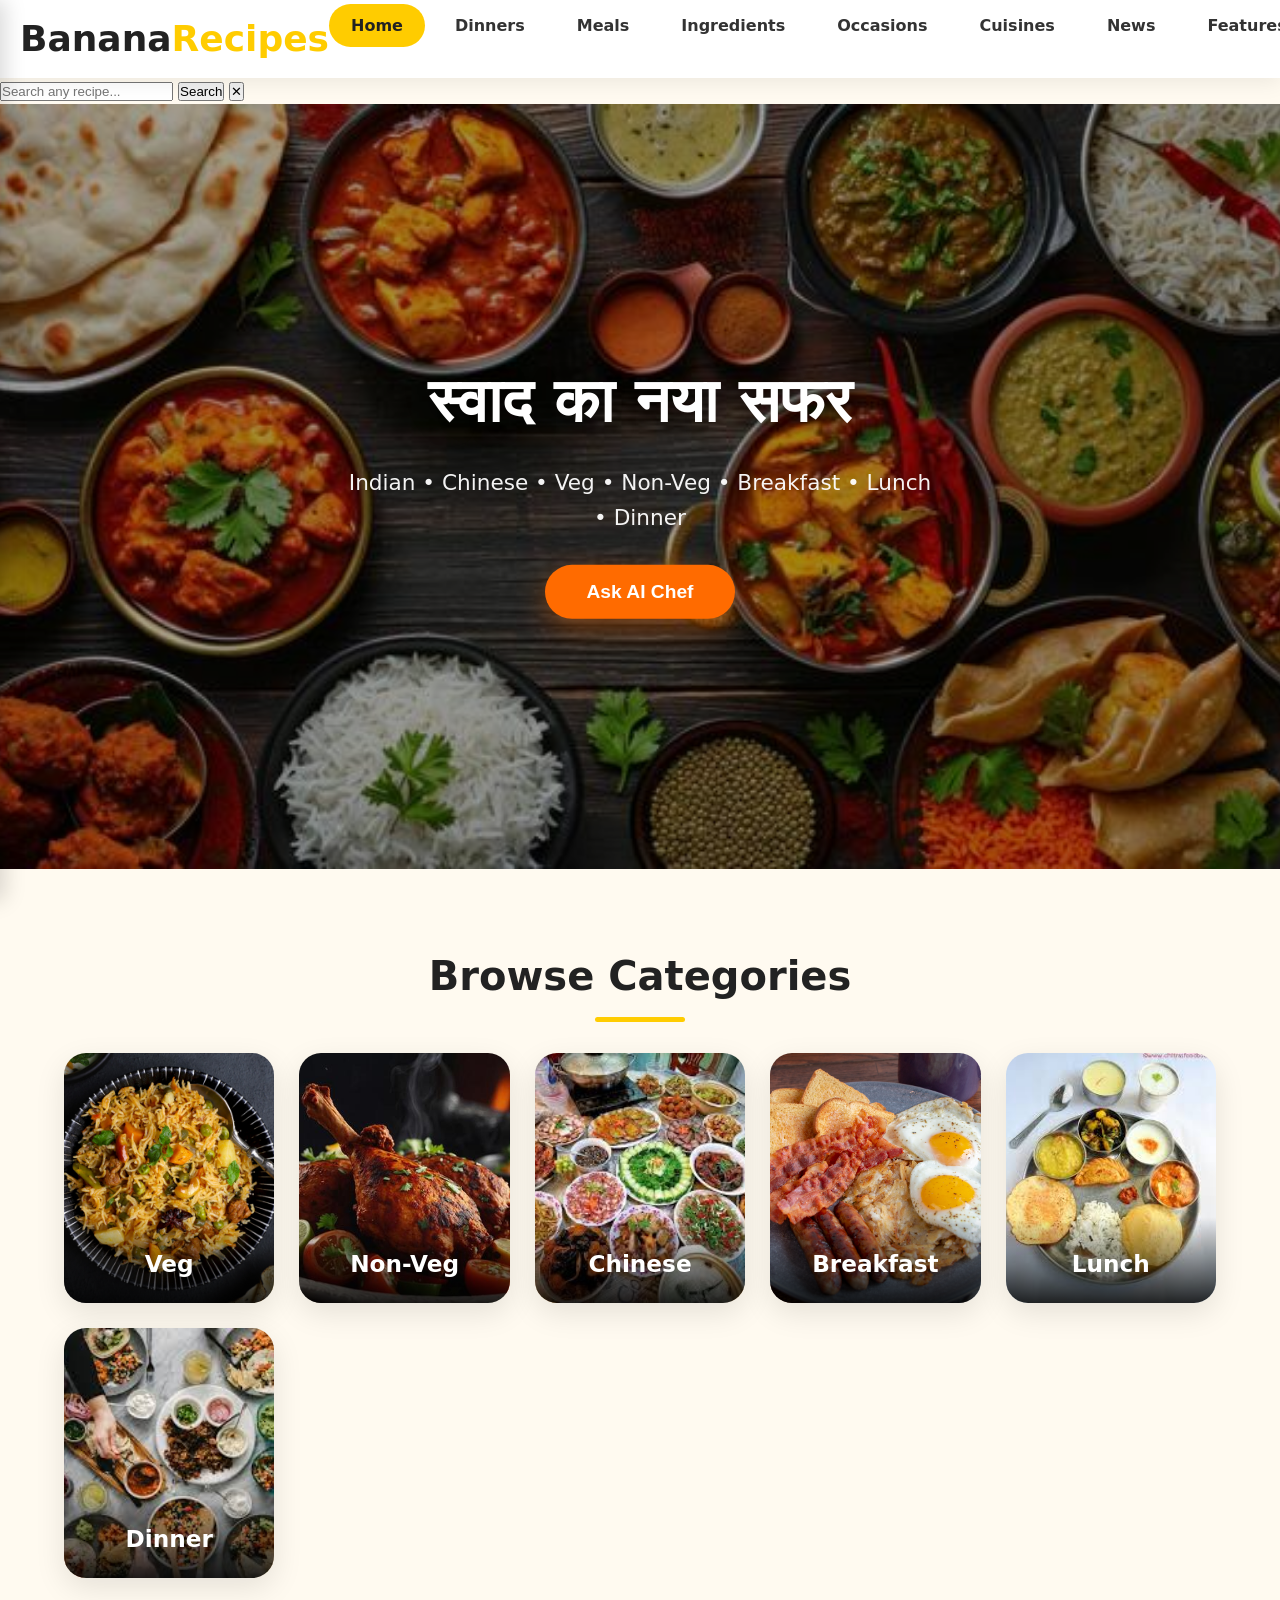
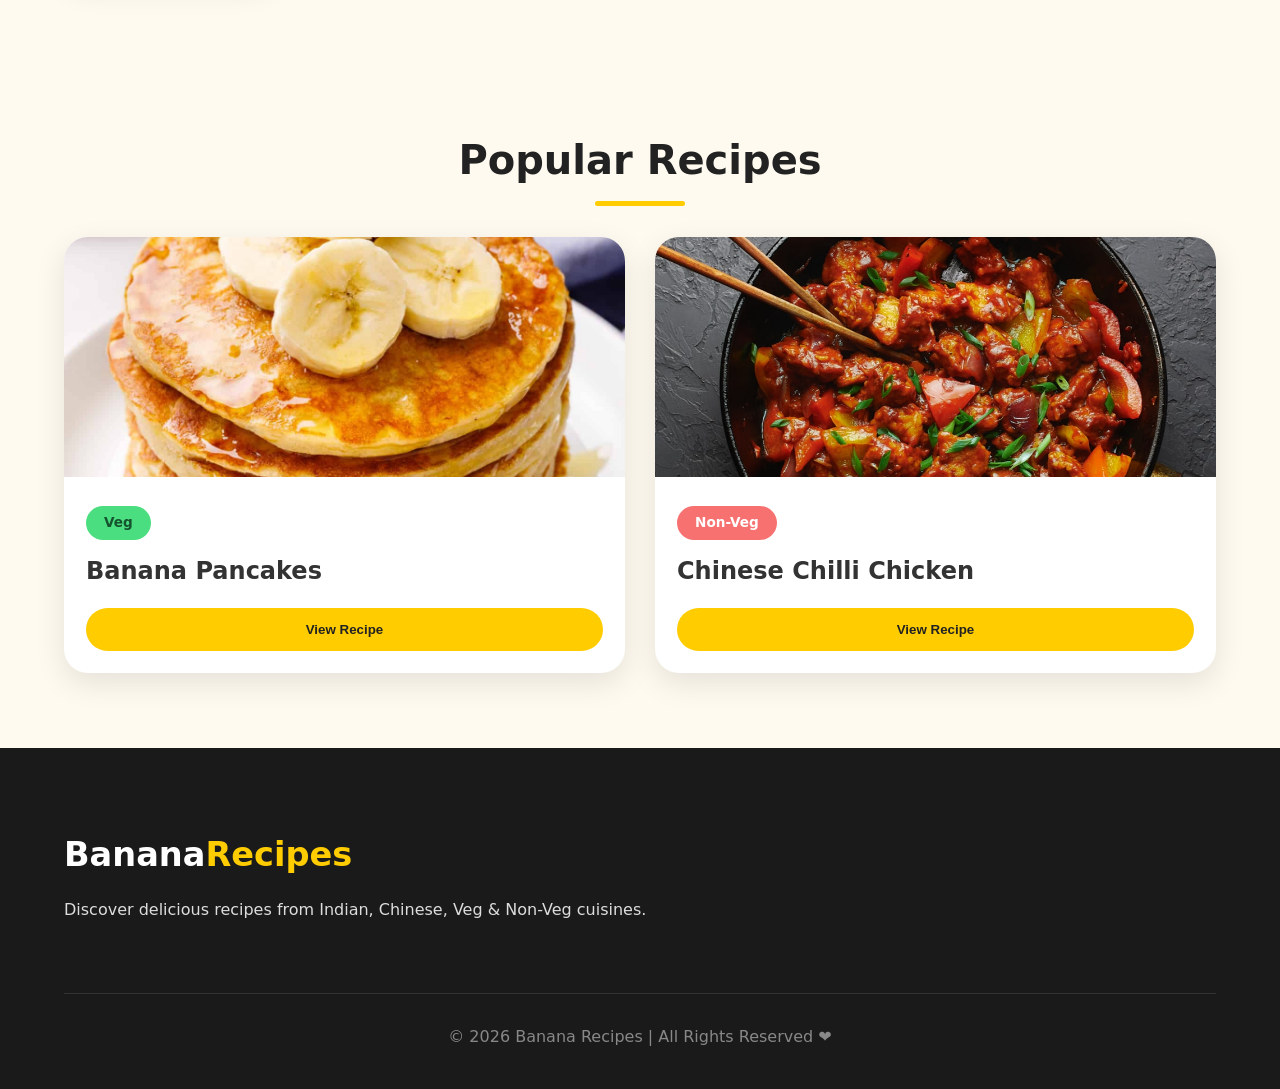
==== commit 6acd63ee: "ok" ====
--- a/index.html
+++ b/index.html
@@ -4,111 +4,551 @@
     <meta charset="UTF-8" />
     <meta name="viewport" content="width=device-width, initial-scale=1.0" />
     <title>Banana Recipes | स्वादिष्ट रेसिपीज़</title>
-    <link rel="stylesheet" href="style.css" />
-    <link
-      rel="stylesheet"
-      href="https://cdnjs.cloudflare.com/ajax/libs/font-awesome/6.5.0/css/all.min.css"
-    />
+    <link rel="stylesheet" href="https://cdnjs.cloudflare.com/ajax/libs/font-awesome/6.5.0/css/all.min.css" />
+    
+    <style>
+      :root {
+        --primary: #ffcc00;
+        --primary-dark: #e6b800;
+        --accent: #ff6b00;
+        --text: #333333;
+        --dark: #222222;
+        --light: #fffaf0;
+      }
+
+      * {
+        margin: 0;
+        padding: 0;
+        box-sizing: border-box;
+      }
+
+      body {
+        font-family: 'Segoe UI', system-ui, sans-serif;
+        line-height: 1.6;
+        color: var(--text);
+        background-color: var(--light);
+      }
+
+      /* ==================== NAVBAR ==================== */
+      .navbar {
+        background: rgba(255, 255, 255, 0.97);
+        backdrop-filter: blur(12px);
+        box-shadow: 0 4px 20px rgba(0, 0, 0, 0.08);
+        position: sticky;
+        top: 0;
+        z-index: 1000;
+      }
+
+      .nav-container {
+        max-width: 1400px;
+        margin: 0 auto;
+        padding: 0 20px;
+        display: flex;
+        align-items: center;
+        justify-content: space-between;
+        height: 78px;
+      }
+
+      .logo h2 {
+        font-size: 2.25rem;
+        font-weight: 800;
+        color: var(--dark);
+      }
+
+      .logo span {
+        color: var(--primary);
+      }
+
+      /* Desktop Menu */
+      .nav-menu {
+        display: flex;
+        list-style: none;
+        gap: 8px;
+      }
+
+      .nav-menu li a {
+        text-decoration: none;
+        color: var(--text);
+        font-weight: 600;
+        padding: 12px 22px;
+        border-radius: 50px;
+        transition: all 0.3s ease;
+      }
+
+      .nav-menu li a:hover,
+      .nav-menu li a.active {
+        background: var(--primary);
+        color: #222;
+      }
+
+      .nav-icons {
+        display: flex;
+        align-items: center;
+        gap: 12px;
+      }
+
+      .icon-btn {
+        background: none;
+        border: none;
+        font-size: 1.5rem;
+        padding: 10px;
+        border-radius: 50%;
+        cursor: pointer;
+        color: var(--dark);
+      }
+
+      .icon-btn:hover {
+        background: #f5f5f5;
+      }
+
+      .chef-icon {
+        background: var(--accent);
+        color: white;
+        padding: 10px 20px;
+        border-radius: 50px;
+        font-size: 1.05rem;
+        font-weight: 600;
+        display: flex;
+        align-items: center;
+        gap: 8px;
+      }
+
+      .hamburger {
+        font-size: 1.9rem;
+        cursor: pointer;
+        color: var(--dark);
+        display: none;
+      }
+
+      /* ==================== DRAWER MENU ==================== */
+      .drawer {
+        position: fixed;
+        top: 0;
+        left: -280px;
+        width: 280px;
+        height: 100vh;
+        background: white;
+        box-shadow: 5px 0 20px rgba(0, 0, 0, 0.15);
+        transition: left 0.4s ease;
+        z-index: 3000;
+        padding: 20px 0;
+      }
+
+      .drawer.open {
+        left: 0;
+      }
+
+      .drawer-header {
+        display: flex;
+        justify-content: space-between;
+        align-items: center;
+        padding: 0 25px 20px;
+        border-bottom: 1px solid #eee;
+      }
+
+      .drawer-header h2 span {
+        color: var(--primary);
+      }
+
+      .drawer-close {
+        font-size: 2.2rem;
+        cursor: pointer;
+        color: #666;
+      }
+
+      .drawer-menu {
+        list-style: none;
+        padding: 15px 0;
+      }
+
+      .drawer-menu li a {
+        display: block;
+        padding: 15px 25px;
+        color: var(--text);
+        text-decoration: none;
+        font-weight: 600;
+        transition: all 0.3s;
+      }
+
+      .drawer-menu li a:hover,
+      .drawer-menu li a.active {
+        background: #fff8e6;
+        color: var(--dark);
+      }
+
+      .overlay {
+        position: fixed;
+        top: 0;
+        left: 0;
+        width: 100%;
+        height: 100%;
+        background: rgba(0, 0, 0, 0.5);
+        display: none;
+        z-index: 2500;
+      }
+
+      .overlay.show {
+        display: block;
+      }
+
+      /* ==================== HERO ==================== */
+      .hero {
+        position: relative;
+        height: 85vh;
+        min-height: 520px;
+        overflow: hidden;
+      }
+
+      .hero-image {
+        width: 100%;
+        height: 100%;
+        object-fit: cover;
+        filter: brightness(0.65);
+      }
+
+      .hero-content {
+        position: absolute;
+        top: 50%;
+        left: 50%;
+        transform: translate(-50%, -50%);
+        text-align: center;
+        color: white;
+        z-index: 2;
+        max-width: 820px;
+        padding: 0 20px;
+      }
+
+      .hero-content h1 {
+        font-size: 3.8rem;
+        font-weight: 800;
+        margin-bottom: 16px;
+        text-shadow: 0 4px 20px rgba(0, 0, 0, 0.6);
+      }
+
+      .hero-content p {
+        font-size: 1.35rem;
+        margin-bottom: 30px;
+        opacity: 0.95;
+      }
+
+      .primary-btn {
+        background: var(--accent);
+        color: white;
+        padding: 16px 42px;
+        font-size: 1.2rem;
+        border: none;
+        border-radius: 50px;
+        cursor: pointer;
+        font-weight: bold;
+        box-shadow: 0 10px 30px rgba(255, 107, 0, 0.4);
+        transition: all 0.4s;
+      }
+
+      .primary-btn:hover {
+        transform: translateY(-8px);
+        box-shadow: 0 15px 35px rgba(255, 107, 0, 0.5);
+      }
+
+      /* ==================== SECTIONS ==================== */
+      section {
+        padding: 75px 5%;
+      }
+
+      section h2 {
+        text-align: center;
+        font-size: 2.5rem;
+        margin-bottom: 45px;
+        color: var(--dark);
+        position: relative;
+      }
+
+      section h2::after {
+        content: '';
+        width: 90px;
+        height: 5px;
+        background: var(--primary);
+        position: absolute;
+        bottom: -14px;
+        left: 50%;
+        transform: translateX(-50%);
+        border-radius: 10px;
+      }
+
+      /* Categories */
+      .category-grid {
+        display: grid;
+        grid-template-columns: repeat(auto-fit, minmax(190px, 1fr));
+        gap: 25px;
+        max-width: 1400px;
+        margin: 0 auto;
+      }
+
+      .category-card {
+        position: relative;
+        border-radius: 22px;
+        overflow: hidden;
+        box-shadow: 0 10px 30px rgba(0, 0, 0, 0.1);
+        height: 250px;
+        transition: all 0.4s;
+      }
+
+      .category-card:hover {
+        transform: translateY(-15px);
+        box-shadow: 0 20px 40px rgba(0, 0, 0, 0.18);
+      }
+
+      .category-card img {
+        width: 100%;
+        height: 100%;
+        object-fit: cover;
+        transition: transform 0.5s;
+      }
+
+      .category-card:hover img {
+        transform: scale(1.1);
+      }
+
+      .category-card h3 {
+        position: absolute;
+        bottom: 0;
+        left: 0;
+        right: 0;
+        background: linear-gradient(transparent, rgba(0,0,0,0.85));
+        color: white;
+        padding: 28px 20px 20px;
+        text-align: center;
+        font-size: 1.45rem;
+        font-weight: 600;
+      }
+
+      /* Popular Recipes */
+      .recipes-grid {
+        display: grid;
+        grid-template-columns: repeat(auto-fit, minmax(320px, 1fr));
+        gap: 30px;
+        max-width: 1400px;
+        margin: 0 auto;
+      }
+
+      .recipe-card {
+        background: white;
+        border-radius: 24px;
+        overflow: hidden;
+        box-shadow: 0 10px 30px rgba(0, 0, 0, 0.1);
+        transition: all 0.4s;
+      }
+
+      .recipe-card:hover {
+        transform: translateY(-12px);
+        box-shadow: 0 25px 50px rgba(0, 0, 0, 0.15);
+      }
+
+      .recipe-card img {
+        width: 100%;
+        height: 240px;
+        object-fit: cover;
+      }
+
+      .recipe-info {
+        padding: 22px;
+      }
+
+      .tag {
+        display: inline-block;
+        padding: 6px 18px;
+        border-radius: 30px;
+        font-size: 0.85rem;
+        font-weight: bold;
+        margin-bottom: 12px;
+      }
+
+      .tag.veg { background: #4ade80; color: #14532d; }
+      .tag.nonveg { background: #f87171; color: white; }
+
+      .recipe-info h3 {
+        font-size: 1.5rem;
+        margin-bottom: 18px;
+      }
+
+      .recipe-info button {
+        width: 100%;
+        padding: 14px;
+        background: var(--primary);
+        color: #222;
+        border: none;
+        border-radius: 50px;
+        font-weight: 600;
+        cursor: pointer;
+        transition: all 0.3s;
+      }
+
+      .recipe-info button:hover {
+        background: var(--primary-dark);
+      }
+
+      /* Footer */
+      .footer {
+        background: #1a1a1a;
+        color: #ddd;
+        padding: 80px 5% 40px;
+      }
+
+      .footer-container {
+        display: grid;
+        grid-template-columns: repeat(auto-fit, minmax(260px, 1fr));
+        gap: 50px;
+        max-width: 1400px;
+        margin: 0 auto;
+      }
+
+      .footer-box h3 {
+        color: var(--primary);
+        margin-bottom: 20px;
+      }
+
+      .footer-box a {
+        display: block;
+        color: #bbb;
+        text-decoration: none;
+        margin-bottom: 12px;
+      }
+
+      .footer-box a:hover {
+        color: var(--primary);
+      }
+
+      .footer-logo {
+        font-size: 2.1rem;
+        color: white;
+        margin-bottom: 15px;
+      }
+
+      .footer-logo span {
+        color: var(--primary);
+      }
+
+      .footer-bottom {
+        text-align: center;
+        margin-top: 70px;
+        padding-top: 30px;
+        border-top: 1px solid #333;
+        color: #888;
+      }
+
+      /* Modal */
+      .modal {
+        position: fixed;
+        top: 0; left: 0;
+        width: 100%; height: 100%;
+        background: rgba(0,0,0,0.8);
+        display: none;
+        align-items: center;
+        justify-content: center;
+        z-index: 4000;
+      }
+
+      /* Responsive */
+      @media (max-width: 992px) {
+        .nav-menu { display: none; }
+        .hamburger { display: block; }
+      }
+
+      @media (max-width: 768px) {
+        .hero-content h1 { font-size: 2.9rem; }
+        .hero-content p { font-size: 1.2rem; }
+      }
+    </style>
   </head>
   <body>
+
     <!-- Navbar -->
-  <!-- NAVBAR -->
-<nav class="navbar">
-  <div class="nav-container">
-
-    <div class="logo">
-      <h2>Banana<span>Recipes</span></h2>
+    <nav class="navbar">
+      <div class="nav-container">
+        <div class="logo">
+          <h2>Banana<span>Recipes</span></h2>
+        </div>
+
+        <ul class="nav-menu">
+          <li><a href="index.html" class="active">Home</a></li>
+          <li><a href="dinners.html">Dinners</a></li>
+          <li><a href="meals.html">Meals</a></li>
+          <li><a href="ingredients.html">Ingredients</a></li>
+          <li><a href="occasions.html">Occasions</a></li>
+          <li><a href="cuisines.html">Cuisines</a></li>
+          <li><a href="news.html">News</a></li>
+          <li><a href="features.html">Features</a></li>
+          <li><a href="about.html">About Us</a></li>
+        </ul>
+
+        <div class="nav-icons">
+          <button onclick="toggleSearch()" class="icon-btn">
+            <i class="fas fa-search"></i>
+          </button>
+          
+          <div class="hamburger" onclick="toggleDrawer()">
+            <i class="fas fa-bars"></i>
+          </div>
+        </div>
+      </div>
+    </nav>
+
+    <!-- Drawer -->
+    <div class="overlay" id="overlay" onclick="toggleDrawer()"></div>
+    <div class="drawer" id="drawer">
+      <div class="drawer-header">
+        <h2>Banana<span>Recipes</span></h2>
+        <span class="drawer-close" onclick="toggleDrawer()">×</span>
+      </div>
+      <ul class="drawer-menu">
+        <li><a href="index.html" class="active">Home</a></li>
+        <li><a href="dinners.html">Dinners</a></li>
+        <li><a href="meals.html">Meals</a></li>
+        <li><a href="ingredients.html">Ingredients</a></li>
+        <li><a href="occasions.html">Occasions</a></li>
+        <li><a href="cuisines.html">Cuisines</a></li>
+        <li><a href="news.html">News</a></li>
+        <li><a href="features.html">Features</a></li>
+        <li><a href="about.html">About Us</a></li>
+      </ul>
     </div>
-
-    <ul class="nav-menu">
-      <li><a href="index.html" class="active">Home</a></li>
-      <li><a href="dinners.html">Dinners</a></li>
-      <li><a href="meals.html">Meals</a></li>
-      <li><a href="ingredients.html">Ingredients</a></li>
-      <li><a href="occasions.html">Occasions</a></li>
-      <li><a href="cuisines.html">Cuisines</a></li>
-      <li><a href="news.html">News</a></li>
-      <li><a href="features.html">Features</a></li>
-      <li><a href="about.html">About Us</a></li>
-    </ul>
-
-    <div class="nav-icons">
-      <button onclick="toggleSearch()" class="icon-btn desktop-btn">
-        <i class="fas fa-search"></i>
-      </button>
-
-      <button onclick="openChefModal()" class="icon-btn chef-icon desktop-btn">
-        <i class="fas fa-robot"></i>
-        <span>Ask Chef</span>
-      </button>
-    </div>
-
-  </div>
-</nav>
 
     <!-- Search Overlay -->
     <div id="searchOverlay" class="search-overlay">
       <div class="search-box">
-        <input
-          type="text"
-          id="searchInput"
-          placeholder="Search any recipe..."
-        />
+        <input type="text" id="searchInput" placeholder="Search any recipe..." />
         <button onclick="searchRecipes()">Search</button>
         <button onclick="toggleSearch()" class="close-btn">✕</button>
       </div>
     </div>
 
-    <!-- Hero Banner -->
+    <!-- Hero -->
     <header class="hero">
-      <img src="/images/baner.jpg" alt="Banana Recipes Banner" class="hero-image" />
+      <img src="/images/baner.jpg" alt="Banana Recipes" class="hero-image" />
       <div class="hero-content">
         <h1>स्वाद का नया सफर</h1>
         <p>Indian • Chinese • Veg • Non-Veg • Breakfast • Lunch • Dinner</p>
-        <button onclick="openChefModal()" class="btn primary-btn">
-          Ask AI Chef
-        </button>
+        <button onclick="openChefModal()" class="primary-btn">Ask AI Chef</button>
       </div>
     </header>
 
     <main>
-      <!-- Categories -->
       <section class="categories">
         <h2>Browse Categories</h2>
         <div class="category-grid">
-          <div class="category-card">
-            <img src="/images/Veg-Pulao-Blog.jpg" alt="Veg" />
-            <h3>Veg</h3>
-          </div>
-          <div class="category-card">
-            <img src="/images/non-veg.jpg" alt="Non-Veg" />
-            <h3>Non-Veg</h3>
-          </div>
-          <div class="category-card">
-            <img src="/images/chinease.jpeg" alt="Chinese" />
-            <h3>Chinese</h3>
-          </div>
-          <div class="category-card">
-            <img src="/images/breakfast.jpg" alt="Breakfast" />
-            <h3>Breakfast</h3>
-          </div>
-          <div class="category-card">
-            <img src="/images/lunch.jpeg" alt="Lunch" />
-            <h3>Lunch</h3>
-          </div>
-          <div class="category-card">
-            <img src="/images/dinner.jpeg" alt="Dinner" />
-            <h3>Dinner</h3>
-          </div>
+          <div class="category-card"><img src="/images/Veg-Pulao-Blog.jpg" alt="Veg"/><h3>Veg</h3></div>
+          <div class="category-card"><img src="/images/non-veg.jpg" alt="Non-Veg"/><h3>Non-Veg</h3></div>
+          <div class="category-card"><img src="/images/chinease.jpeg" alt="Chinese"/><h3>Chinese</h3></div>
+          <div class="category-card"><img src="/images/breakfast.jpg" alt="Breakfast"/><h3>Breakfast</h3></div>
+          <div class="category-card"><img src="/images/lunch.jpeg" alt="Lunch"/><h3>Lunch</h3></div>
+          <div class="category-card"><img src="/images/dinner.jpeg" alt="Dinner"/><h3>Dinner</h3></div>
         </div>
       </section>
 
-      <!-- Popular Recipes -->
       <section class="popular-recipes">
         <h2>Popular Recipes</h2>
         <div class="recipes-grid">
           <div class="recipe-card">
-            <img src="/images/banana packers.jpg" alt="" />
+            <img src="/images/banana packers.jpg" alt="Banana Pancakes"/>
             <div class="recipe-info">
               <span class="tag veg">Veg</span>
               <h3>Banana Pancakes</h3>
@@ -116,7 +556,7 @@
             </div>
           </div>
           <div class="recipe-card">
-            <img src="/images/chilli chicken.jpg" alt="" />
+            <img src="/images/chilli chicken.jpg" alt="Chilli Chicken"/>
             <div class="recipe-info">
               <span class="tag nonveg">Non-Veg</span>
               <h3>Chinese Chilli Chicken</h3>
@@ -127,102 +567,51 @@
       </section>
     </main>
 
-  <footer class="footer">
-  <div class="footer-container">
-
-    <!-- BRAND -->
-    <div class="footer-box">
-      <h2 class="footer-logo">
-        Banana<span>Recipes</span>
-      </h2>
-
-      <p class="footer-text">
-        Discover delicious recipes from Indian, Chinese, Veg & Non-Veg cuisines.
-        Cook smarter with Banana Recipes 🍴
-      </p>
-
-      <div class="social-icons">
-        <a href="#"><i class="fab fa-facebook-f"></i></a>
-        <a href="#"><i class="fab fa-instagram"></i></a>
-        <a href="#"><i class="fab fa-youtube"></i></a>
-        <a href="#"><i class="fab fa-twitter"></i></a>
+    <!-- Footer -->
+    <footer class="footer">
+      <div class="footer-container">
+        <div class="footer-box">
+          <h2 class="footer-logo">Banana<span>Recipes</span></h2>
+          <p>Discover delicious recipes from Indian, Chinese, Veg & Non-Veg cuisines.</p>
+        </div>
+        <!-- Add more footer boxes if needed -->
       </div>
-    </div>
-
-    <!-- QUICK LINKS -->
-    <div class="footer-box">
-      <h3>Quick Links</h3>
-
-      <a href="index.html">Home</a>
-      <a href="dinners.html">Dinners</a>
-      <a href="meals.html">Meals</a>
-      <a href="ingredients.html">Ingredients</a>
-      <a href="about.html">About Us</a>
-    </div>
-
-    <!-- CATEGORIES -->
-    <div class="footer-box">
-      <h3>Popular Categories</h3>
-
-      <a href="#">Indian Recipes</a>
-      <a href="#">Chinese Recipes</a>
-      <a href="#">Veg Recipes</a>
-      <a href="#">Non-Veg Recipes</a>
-      <a href="#">Desserts</a>
-    </div>
-
-    <!-- NEWSLETTER -->
-    <div class="footer-box">
-      <h3>Subscribe</h3>
-
-      <p class="footer-text">
-        Get latest tasty recipes directly in your inbox 🍕
-      </p>
-
-      <div class="footer-newsletter">
-        <input type="email" placeholder="Enter your email">
-        <button>Subscribe</button>
+      <div class="footer-bottom">
+        <p>© 2026 Banana Recipes | All Rights Reserved ❤️</p>
       </div>
-    </div>
-
-  </div>
-
-  <!-- BOTTOM -->
-  <div class="footer-bottom">
-    <p>
-      © 2026 Banana Recipes | All Rights Reserved ❤️
-    </p>
-  </div>
-</footer>
+    </footer>
 
     <!-- AI Chef Modal -->
     <div id="chefModal" class="modal">
       <div class="modal-content">
         <span onclick="closeChefModal()" class="close">×</span>
         <h2>Ask AI Chef</h2>
-        <div class="chat-container">
-          <div class="chat-messages" id="chatMessages">
-            <div class="message bot">Hello! What recipe do you want today?</div>
-          </div>
-          <div class="chat-input">
-            <input
-              type="text"
-              id="chatInput"
-              placeholder="Type your recipe..."
-            />
-            <button onclick="sendChefMessage()">Send</button>
-          </div>
-        </div>
-        <a
-          href="https://ai-chef-assistant-lvb9qvuqdlwmtitvyoj5v6.streamlit.app"
-          target="_blank"
-          class="full-chef-btn"
-        >
-          Open Full AI Chef →
-        </a>
+        <!-- Chat content here -->
       </div>
     </div>
 
-    <script src="script.js"></script>
+    <script>
+      function toggleDrawer() {
+        document.getElementById('drawer').classList.toggle('open');
+        document.getElementById('overlay').classList.toggle('show');
+      }
+
+      function toggleSearch() {
+        const el = document.getElementById('searchOverlay');
+        el.style.display = el.style.display === 'flex' ? 'none' : 'flex';
+      }
+
+      function openChefModal() {
+        document.getElementById('chefModal').style.display = 'flex';
+      }
+
+      function closeChefModal() {
+        document.getElementById('chefModal').style.display = 'none';
+      }
+
+      function viewRecipe() {
+        alert("Recipe details will open here (Demo)");
+      }
+    </script>
   </body>
-</html>
+</html>
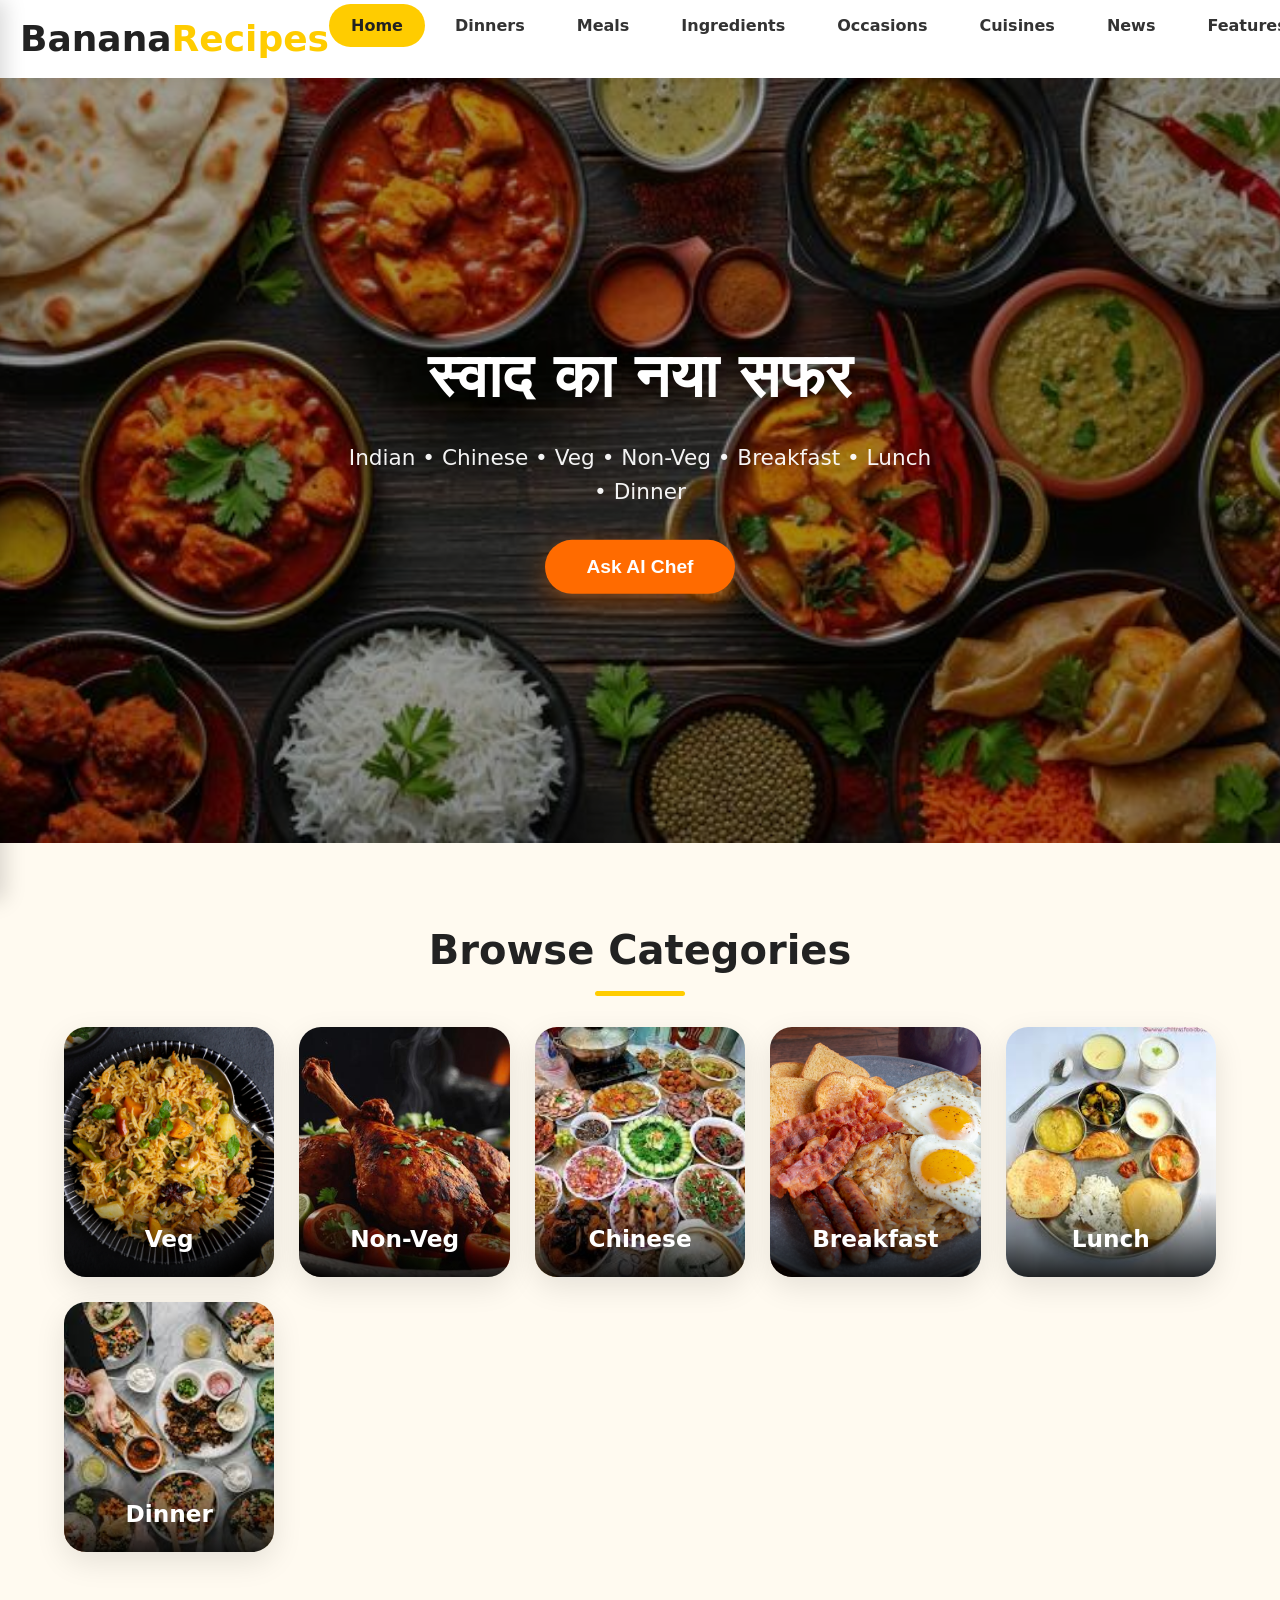
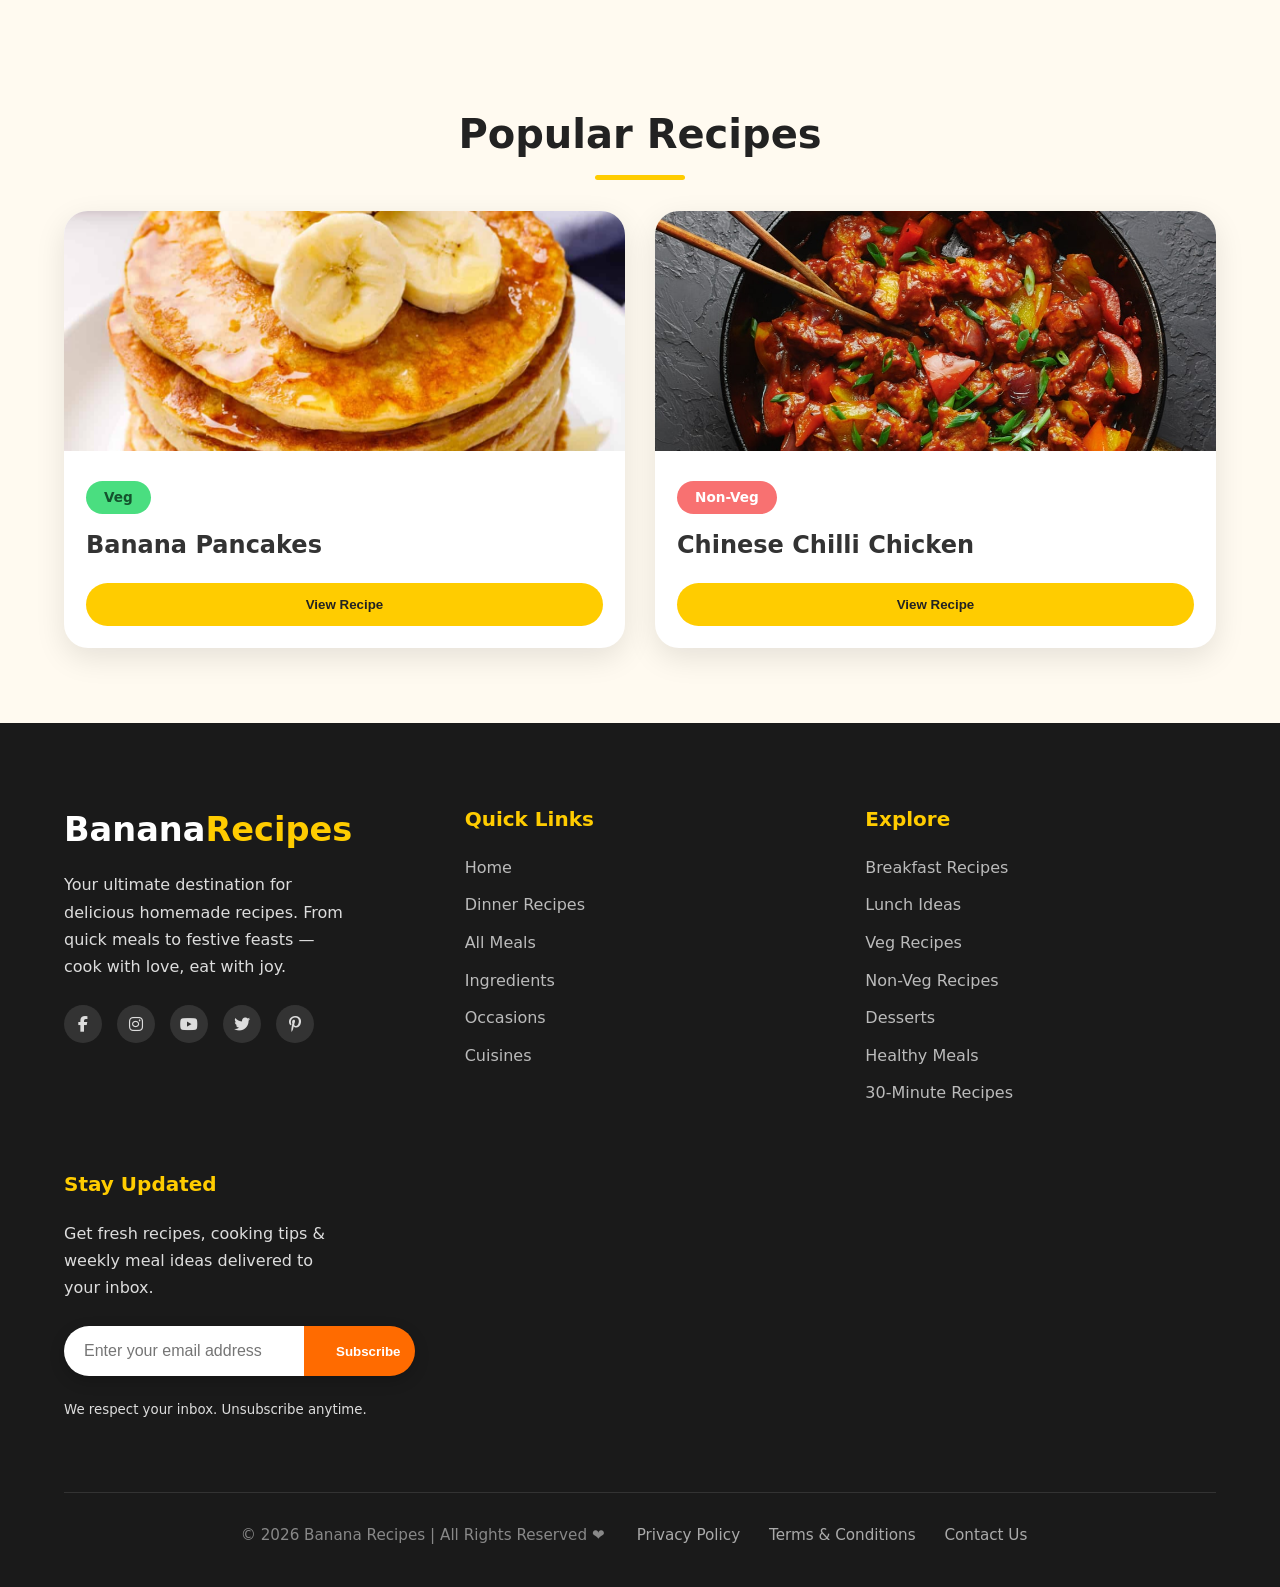
==== commit 7bf278fa: "update" ====
--- a/index.html
+++ b/index.html
@@ -387,65 +387,148 @@
       }
 
       /* Footer */
-      .footer {
-        background: #1a1a1a;
-        color: #ddd;
-        padding: 80px 5% 40px;
-      }
-
-      .footer-container {
-        display: grid;
-        grid-template-columns: repeat(auto-fit, minmax(260px, 1fr));
-        gap: 50px;
-        max-width: 1400px;
-        margin: 0 auto;
-      }
-
-      .footer-box h3 {
-        color: var(--primary);
-        margin-bottom: 20px;
-      }
-
-      .footer-box a {
-        display: block;
-        color: #bbb;
-        text-decoration: none;
-        margin-bottom: 12px;
-      }
-
-      .footer-box a:hover {
-        color: var(--primary);
-      }
-
-      .footer-logo {
-        font-size: 2.1rem;
-        color: white;
-        margin-bottom: 15px;
-      }
-
-      .footer-logo span {
-        color: var(--primary);
-      }
-
-      .footer-bottom {
-        text-align: center;
-        margin-top: 70px;
-        padding-top: 30px;
-        border-top: 1px solid #333;
-        color: #888;
-      }
-
-      /* Modal */
-      .modal {
-        position: fixed;
-        top: 0; left: 0;
-        width: 100%; height: 100%;
-        background: rgba(0,0,0,0.8);
-        display: none;
-        align-items: center;
-        justify-content: center;
-        z-index: 4000;
-      }
+     /* ==================== FOOTER ==================== */
+.footer {
+  background: #1a1a1a;
+  color: #ddd;
+  padding: 80px 5% 40px;
+}
+
+.footer-container {
+  display: grid;
+  grid-template-columns: repeat(auto-fit, minmax(260px, 1fr));
+  gap: 50px;
+  max-width: 1400px;
+  margin: 0 auto;
+}
+
+.footer-box h3 {
+  color: var(--primary);
+  margin-bottom: 20px;
+  font-size: 1.25rem;
+}
+
+.footer-box a {
+  display: block;
+  color: #bbb;
+  text-decoration: none;
+  margin-bottom: 12px;
+  transition: all 0.3s;
+}
+
+.footer-box a:hover {
+  color: var(--primary);
+  padding-left: 5px;
+}
+
+.footer-logo {
+  font-size: 2.1rem;
+  color: white;
+  margin-bottom: 15px;
+}
+
+.footer-logo span {
+  color: var(--primary);
+}
+
+.footer-text {
+  line-height: 1.7;
+  margin-bottom: 25px;
+  max-width: 280px;
+}
+
+/* Social Icons */
+.social-icons a {
+  display: inline-flex;
+  align-items: center;
+  justify-content: center;
+  width: 38px;
+  height: 38px;
+  background: #333;
+  color: #ddd;
+  border-radius: 50%;
+  margin-right: 10px;
+  transition: all 0.3s;
+}
+
+.social-icons a:hover {
+  background: var(--accent);
+  color: white;
+  transform: translateY(-4px);
+}
+
+/* Newsletter */
+.newsletter-box {
+  display: flex;
+  margin: 20px 0;
+  border-radius: 50px;
+  overflow: hidden;
+  box-shadow: 0 5px 15px rgba(0,0,0,0.2);
+}
+
+.newsletter-box input {
+  flex: 1;
+  padding: 16px 20px;
+  border: none;
+  outline: none;
+  font-size: 1rem;
+}
+
+.newsletter-box button {
+  background: var(--accent);
+  color: white;
+  border: none;
+  padding: 0 32px;
+  cursor: pointer;
+  font-weight: 600;
+  transition: 0.3s;
+}
+
+.newsletter-box button:hover {
+  background: #e55a00;
+}
+
+/* Bottom Bar */
+.footer-bottom {
+  margin-top: 70px;
+  padding-top: 30px;
+  border-top: 1px solid #333;
+  text-align: center;
+}
+
+.footer-bottom-content {
+  max-width: 1400px;
+  margin: 0 auto;
+  display: flex;
+  flex-wrap: wrap;
+  justify-content: center;
+  align-items: center;
+  gap: 20px;
+  color: #888;
+  font-size: 0.95rem;
+}
+
+.footer-bottom-content a {
+  color: #aaa;
+  margin: 0 12px;
+  text-decoration: none;
+}
+
+.footer-bottom-content a:hover {
+  color: var(--primary);
+}
+
+/* Responsive */
+@media (max-width: 768px) {
+  .footer-container {
+    gap: 40px;
+  }
+  
+  .footer-bottom-content {
+    flex-direction: column;
+    gap: 15px;
+  }
+}
 
       /* Responsive */
       @media (max-width: 992px) {
@@ -512,14 +595,8 @@
       </ul>
     </div>
 
-    <!-- Search Overlay -->
-    <div id="searchOverlay" class="search-overlay">
-      <div class="search-box">
-        <input type="text" id="searchInput" placeholder="Search any recipe..." />
-        <button onclick="searchRecipes()">Search</button>
-        <button onclick="toggleSearch()" class="close-btn">✕</button>
-      </div>
-    </div>
+   
+   
 
     <!-- Hero -->
     <header class="hero">
@@ -568,27 +645,77 @@
     </main>
 
     <!-- Footer -->
-    <footer class="footer">
-      <div class="footer-container">
-        <div class="footer-box">
-          <h2 class="footer-logo">Banana<span>Recipes</span></h2>
-          <p>Discover delicious recipes from Indian, Chinese, Veg & Non-Veg cuisines.</p>
-        </div>
-        <!-- Add more footer boxes if needed -->
-      </div>
-      <div class="footer-bottom">
-        <p>© 2026 Banana Recipes | All Rights Reserved ❤️</p>
-      </div>
-    </footer>
-
-    <!-- AI Chef Modal -->
-    <div id="chefModal" class="modal">
-      <div class="modal-content">
-        <span onclick="closeChefModal()" class="close">×</span>
-        <h2>Ask AI Chef</h2>
-        <!-- Chat content here -->
+   <!-- FOOTER -->
+<footer class="footer">
+  <div class="footer-container">
+    
+    <!-- Column 1: Brand -->
+    <div class="footer-box">
+      <h2 class="footer-logo">Banana<span>Recipes</span></h2>
+      <p class="footer-text">
+        Your ultimate destination for delicious homemade recipes. 
+        From quick meals to festive feasts — cook with love, eat with joy.
+      </p>
+      <div class="social-icons">
+        <a href="#" aria-label="Facebook"><i class="fab fa-facebook-f"></i></a>
+        <a href="#" aria-label="Instagram"><i class="fab fa-instagram"></i></a>
+        <a href="#" aria-label="YouTube"><i class="fab fa-youtube"></i></a>
+        <a href="#" aria-label="Twitter"><i class="fab fa-twitter"></i></a>
+        <a href="#" aria-label="Pinterest"><i class="fab fa-pinterest-p"></i></a>
       </div>
     </div>
+
+    <!-- Column 2: Quick Links -->
+    <div class="footer-box">
+      <h3>Quick Links</h3>
+      <a href="index.html">Home</a>
+      <a href="dinners.html">Dinner Recipes</a>
+      <a href="meals.html">All Meals</a>
+      <a href="ingredients.html">Ingredients</a>
+      <a href="occasions.html">Occasions</a>
+      <a href="cuisines.html">Cuisines</a>
+    </div>
+
+    <!-- Column 3: Explore More -->
+    <div class="footer-box">
+      <h3>Explore</h3>
+      <a href="#">Breakfast Recipes</a>
+      <a href="#">Lunch Ideas</a>
+      <a href="#">Veg Recipes</a>
+      <a href="#">Non-Veg Recipes</a>
+      <a href="#">Desserts</a>
+      <a href="#">Healthy Meals</a>
+      <a href="#">30-Minute Recipes</a>
+    </div>
+
+    <!-- Column 4: Newsletter -->
+    <div class="footer-box">
+      <h3>Stay Updated</h3>
+      <p class="footer-text">
+        Get fresh recipes, cooking tips &amp; weekly meal ideas delivered to your inbox.
+      </p>
+      <div class="newsletter-box">
+        <input type="email" placeholder="Enter your email address" required>
+        <button>Subscribe</button>
+      </div>
+      <small>We respect your inbox. Unsubscribe anytime.</small>
+    </div>
+  </div>
+
+  <!-- Bottom Bar -->
+  <div class="footer-bottom">
+    <div class="footer-bottom-content">
+      <p>© 2026 Banana Recipes | All Rights Reserved ❤️</p>
+      <div class="footer-links">
+        <a href="#">Privacy Policy</a>
+        <a href="#">Terms & Conditions</a>
+        <a href="#">Contact Us</a>
+      </div>
+    </div>
+  </div>
+</footer>
+
+   
 
     <script>
       function toggleDrawer() {
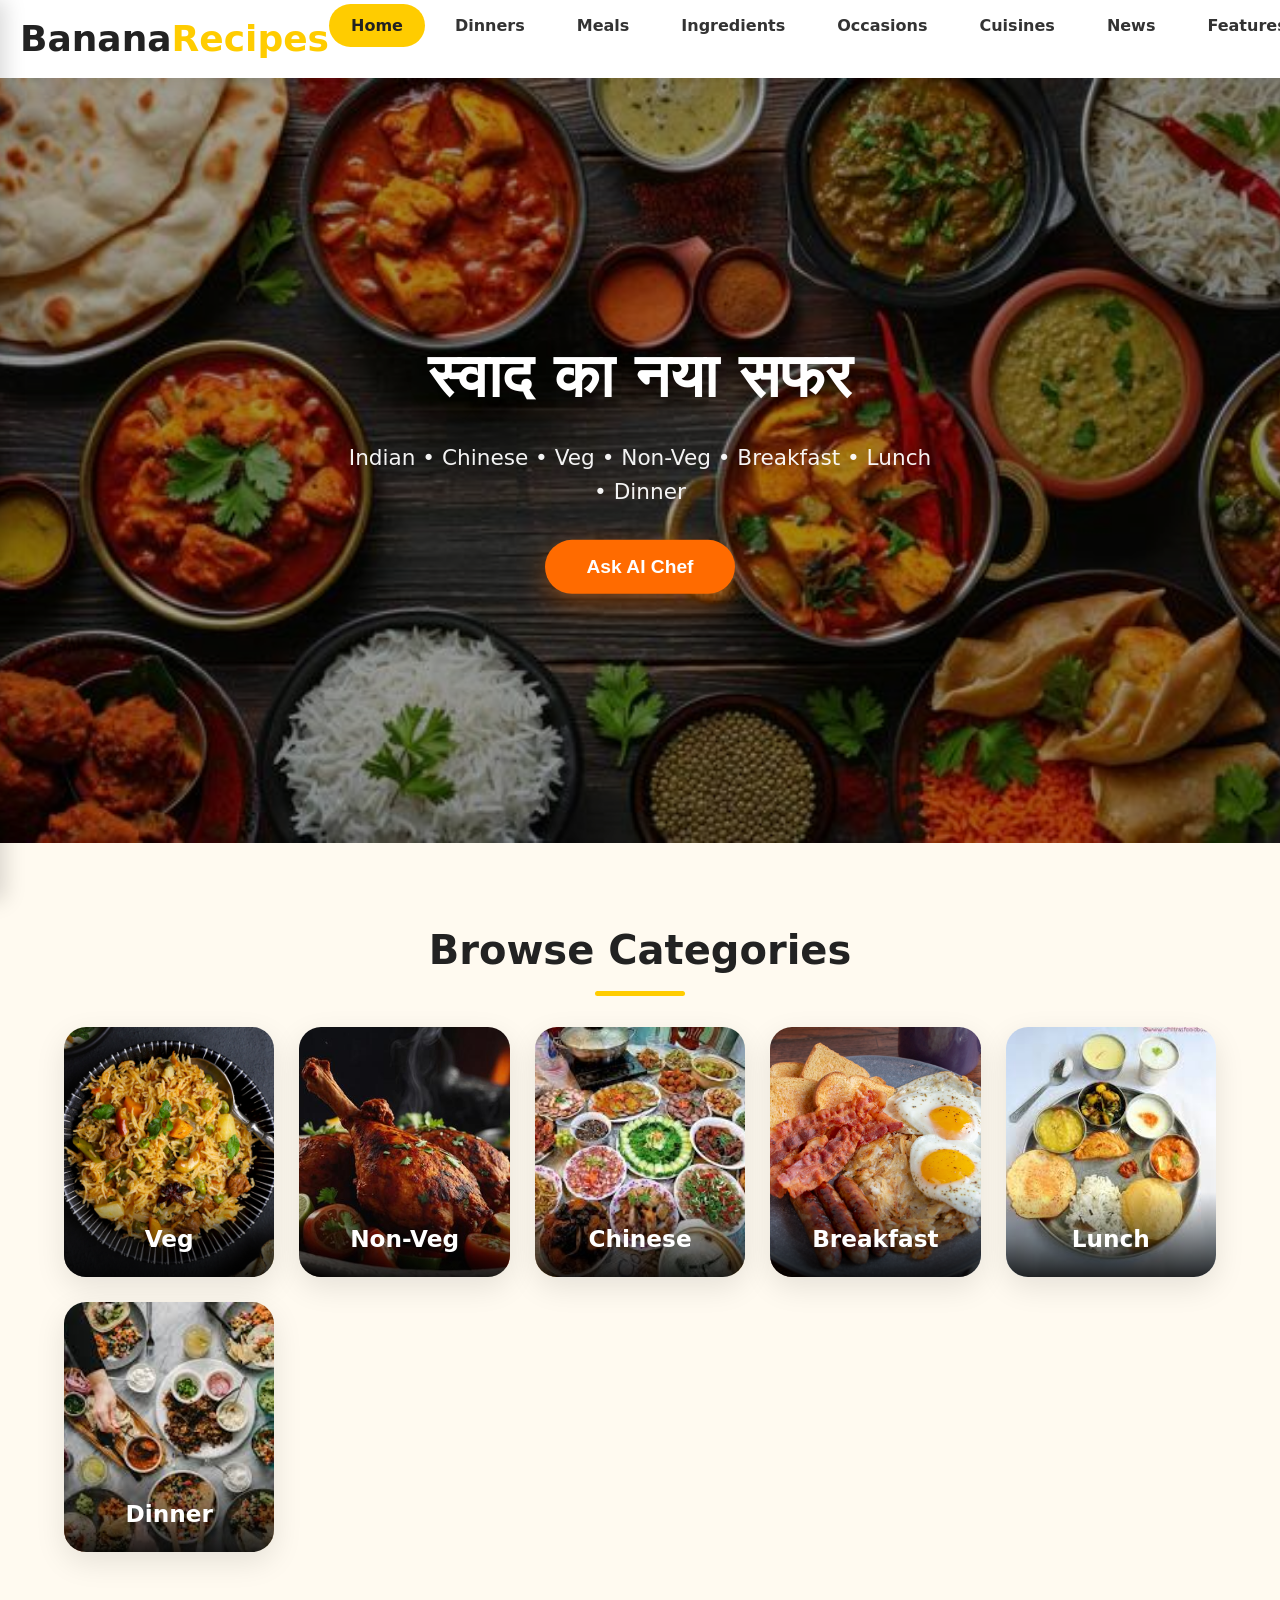
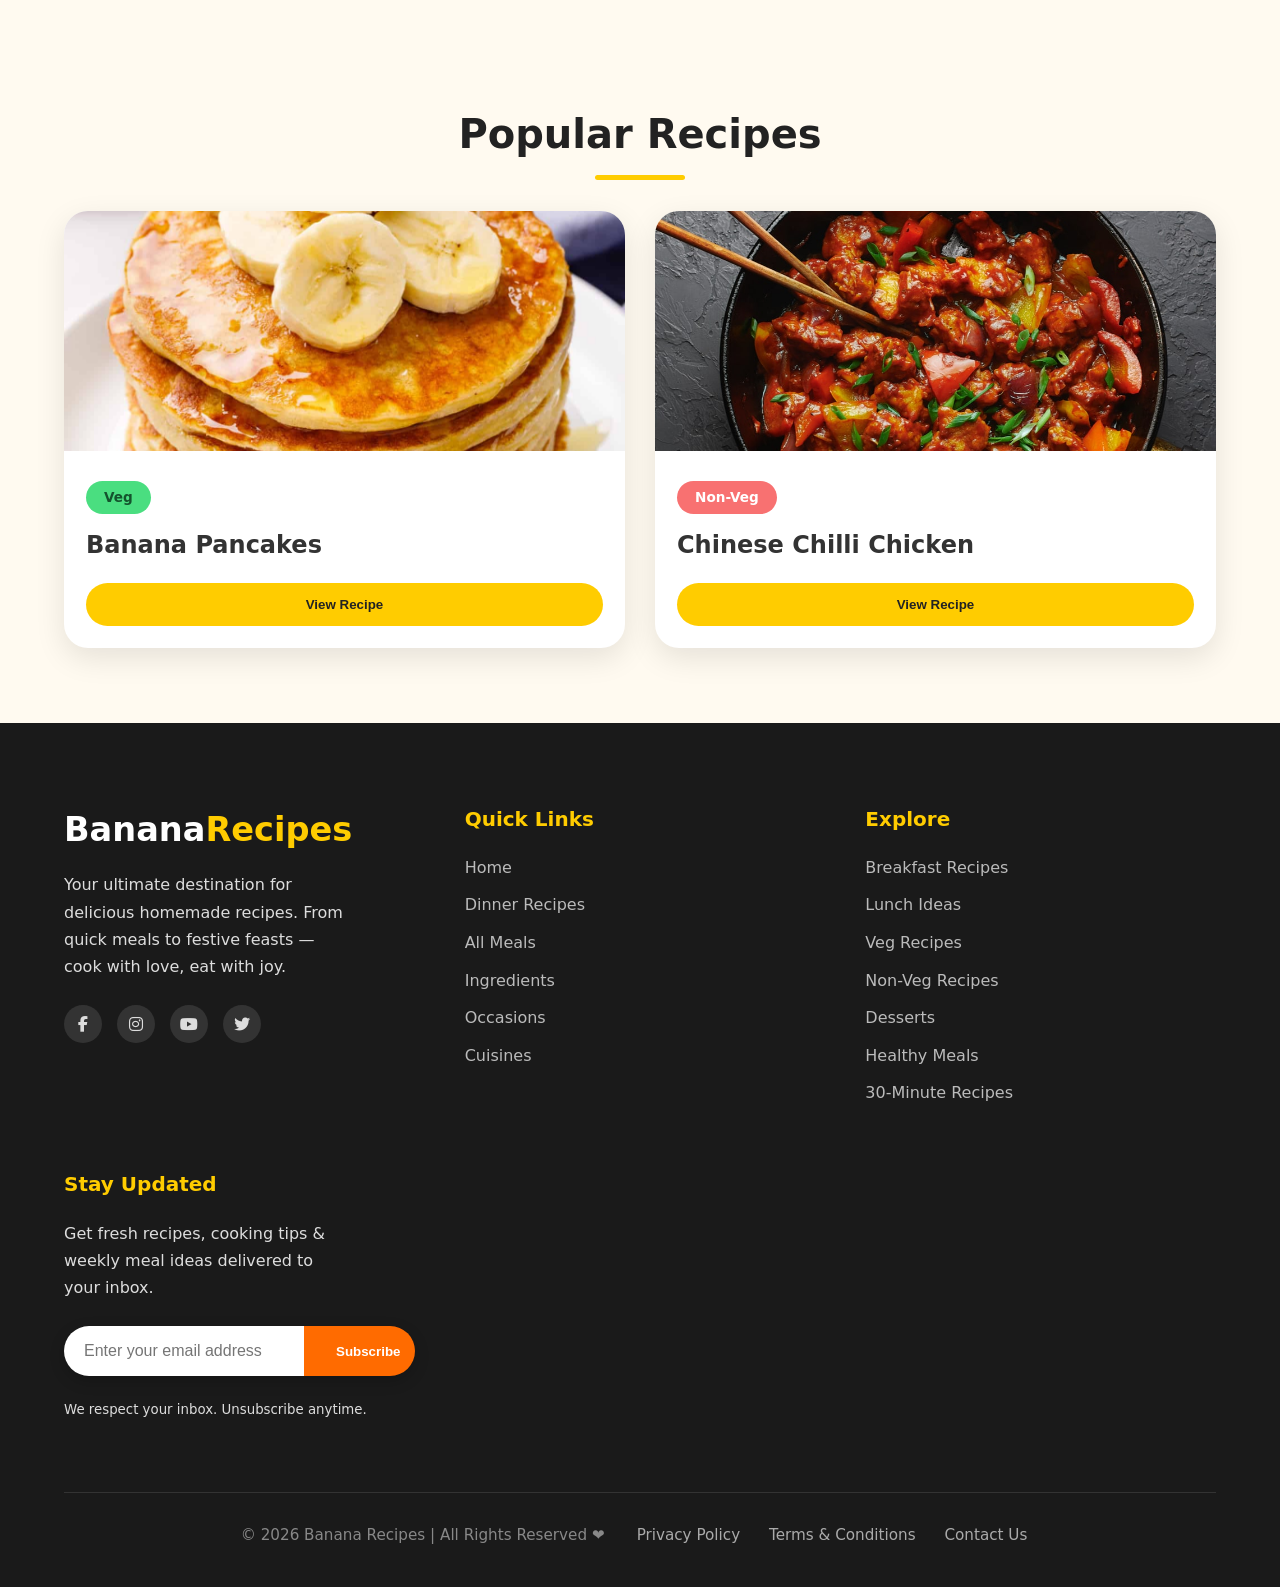
==== commit c881c464: "update" ====
--- a/index.html
+++ b/index.html
@@ -644,8 +644,9 @@
       </section>
     </main>
 
-    <!-- Footer -->
-   <!-- FOOTER -->
+    
+  
+<!-- FOOTER -->
 <footer class="footer">
   <div class="footer-container">
     
@@ -661,7 +662,6 @@
         <a href="#" aria-label="Instagram"><i class="fab fa-instagram"></i></a>
         <a href="#" aria-label="YouTube"><i class="fab fa-youtube"></i></a>
         <a href="#" aria-label="Twitter"><i class="fab fa-twitter"></i></a>
-        <a href="#" aria-label="Pinterest"><i class="fab fa-pinterest-p"></i></a>
       </div>
     </div>
 
@@ -676,7 +676,7 @@
       <a href="cuisines.html">Cuisines</a>
     </div>
 
-    <!-- Column 3: Explore More -->
+    <!-- Column 3: Explore -->
     <div class="footer-box">
       <h3>Explore</h3>
       <a href="#">Breakfast Recipes</a>
@@ -692,12 +692,14 @@
     <div class="footer-box">
       <h3>Stay Updated</h3>
       <p class="footer-text">
-        Get fresh recipes, cooking tips &amp; weekly meal ideas delivered to your inbox.
+        Get fresh recipes, cooking tips & weekly meal ideas delivered to your inbox.
       </p>
-      <div class="newsletter-box">
-        <input type="email" placeholder="Enter your email address" required>
-        <button>Subscribe</button>
-      </div>
+      <form class="newsletter-form">
+        <div class="newsletter-box">
+          <input type="email" placeholder="Enter your email address" required>
+          <button type="submit">Subscribe</button>
+        </div>
+      </form>
       <small>We respect your inbox. Unsubscribe anytime.</small>
     </div>
   </div>
@@ -718,6 +720,116 @@
    
 
     <script>
+
+      function handleNewsletter(event) {
+        event.preventDefault();
+
+        // Get the input field
+        const emailInput = event.target.querySelector('input[type="email"]');
+        const email = emailInput.value.trim();
+        const button = event.target.querySelector('button');
+
+        // Simple email validation
+        const emailPattern = /^[^\s@]+@[^\s@]+\.[^\s@]+$/;
+
+        if (!email) {
+            showMessage("Please enter your email address", "error");
+            return;
+        }
+
+        if (!emailPattern.test(email)) {
+            showMessage("Please enter a valid email address", "error");
+            return;
+        }
+
+        // Disable button and show loading
+        const originalText = button.textContent;
+        button.textContent = "Subscribing...";
+        button.disabled = true;
+
+        // Simulate API call
+        setTimeout(() => {
+            showMessage("🎉 Thank you! You've successfully subscribed.", "success");
+            
+            // Reset form
+            emailInput.value = "";
+            button.textContent = originalText;
+            button.disabled = false;
+        }, 1500);
+    }
+
+    // Show success or error message
+    function showMessage(message, type) {
+        // Create toast notification
+        const toast = document.createElement('div');
+        toast.style.position = 'fixed';
+        toast.style.bottom = '30px';
+        toast.style.left = '50%';
+        toast.style.transform = 'translateX(-50%)';
+        toast.style.padding = '16px 24px';
+        toast.style.borderRadius = '50px';
+        toast.style.color = 'white';
+        toast.style.fontWeight = '500';
+        toast.style.zIndex = '10000';
+        toast.style.boxShadow = '0 10px 30px rgba(0,0,0,0.2)';
+        toast.style.opacity = '0';
+        toast.style.transition = 'all 0.4s ease';
+
+        if (type === "success") {
+            toast.style.background = '#22c55e';
+        } else {
+            toast.style.background = '#ef4444';
+        }
+
+        toast.textContent = message;
+        document.body.appendChild(toast);
+
+        // Show animation
+        setTimeout(() => {
+            toast.style.opacity = '1';
+            toast.style.transform = 'translateX(-50%) translateY(-10px)';
+        }, 10);
+
+        // Auto hide after 4 seconds
+        setTimeout(() => {
+            toast.style.opacity = '0';
+            toast.style.transform = 'translateX(-50%)';
+            setTimeout(() => toast.remove(), 400);
+        }, 4000);
+    }
+
+    // Initialize all newsletter forms
+    function initNewsletters() {
+        const newsletterForms = document.querySelectorAll('.newsletter-box');
+        
+        newsletterForms.forEach(form => {
+            // If it's inside a <form> tag, use it
+            let parentForm = form.closest('form');
+            
+            if (!parentForm) {
+                // If not in form tag, wrap it or add event to button
+                const button = form.querySelector('button');
+                if (button) {
+                    button.addEventListener('click', (e) => {
+                        e.preventDefault();
+                        const input = form.querySelector('input[type="email"]');
+                        if (input) {
+                            // Create temporary form for validation
+                            const tempForm = document.createElement('form');
+                            tempForm.appendChild(input.cloneNode(true));
+                            handleNewsletter({ target: tempForm, preventDefault: () => {} });
+                        }
+                    });
+                }
+            } else {
+                parentForm.addEventListener('submit', handleNewsletter);
+            }
+        });
+    }
+
+    // Run when page loads
+    document.addEventListener('DOMContentLoaded', initNewsletters);
+
       function toggleDrawer() {
         document.getElementById('drawer').classList.toggle('open');
         document.getElementById('overlay').classList.toggle('show');
